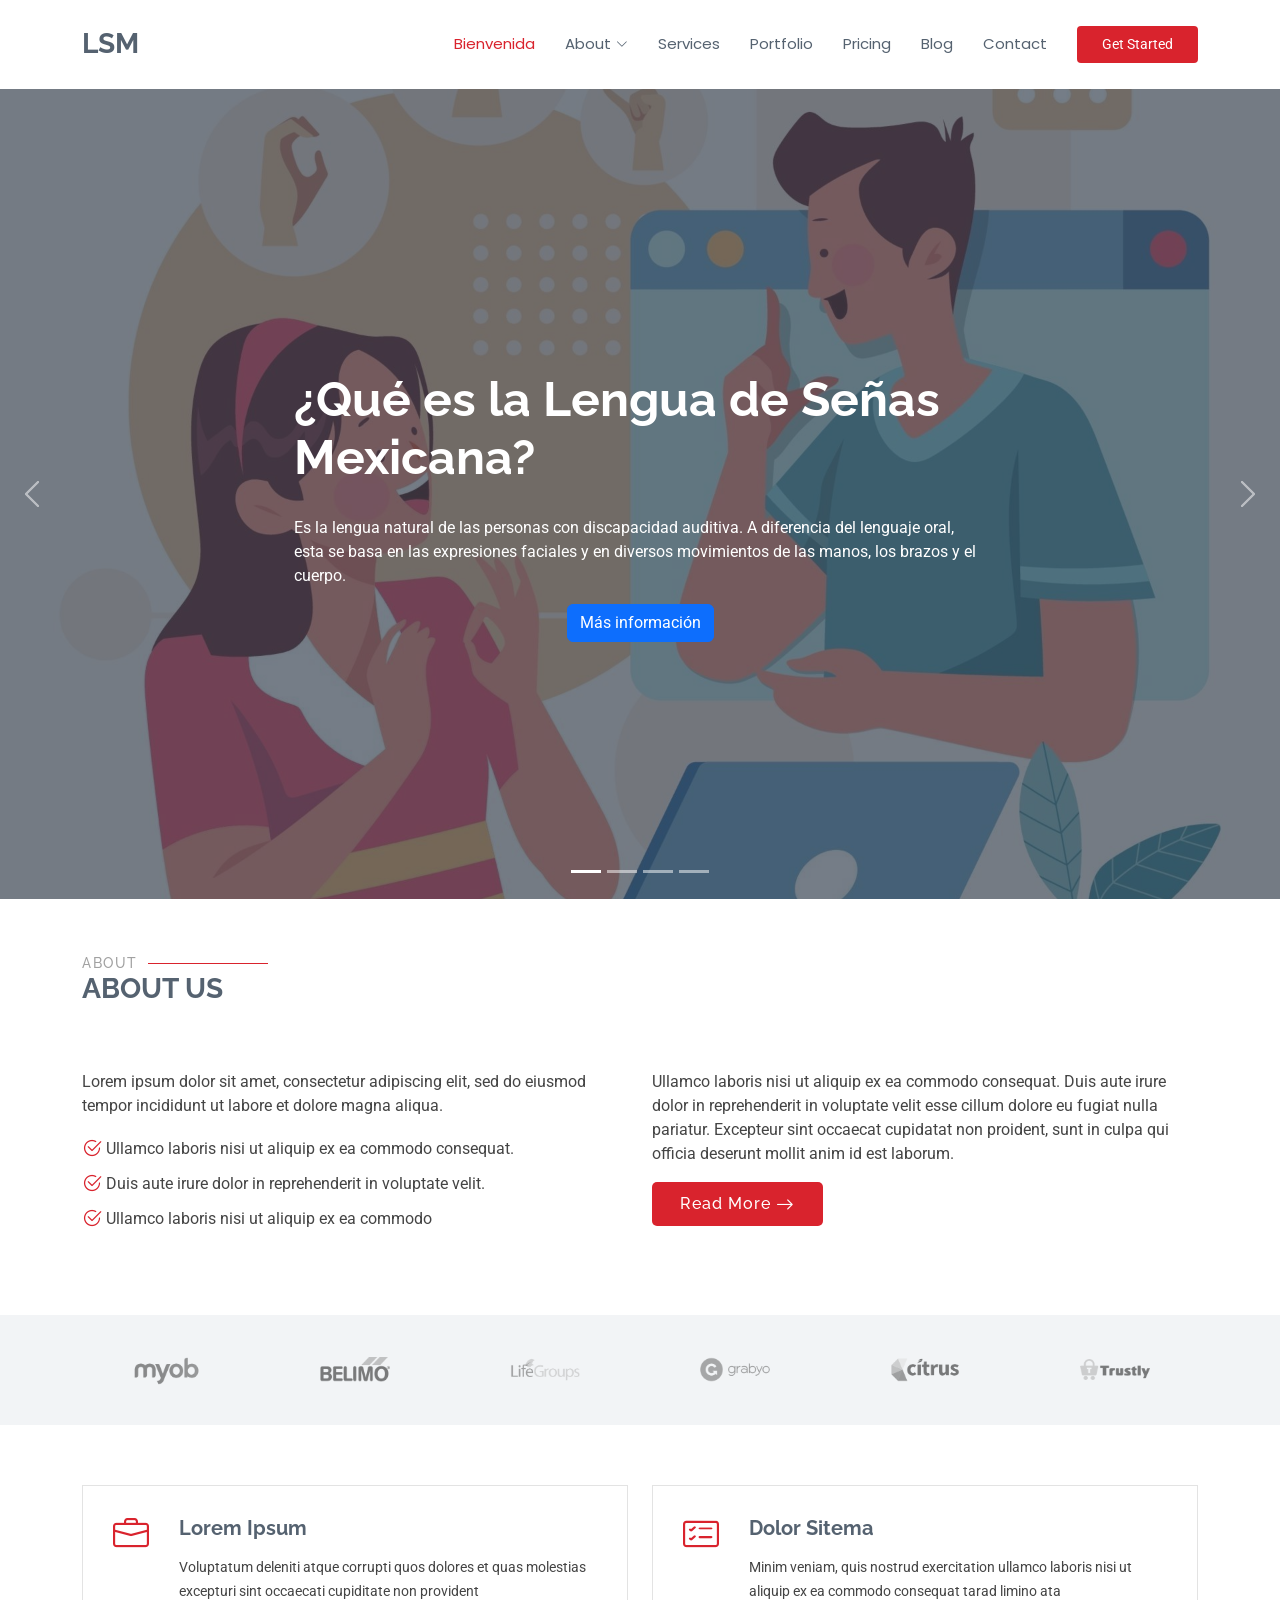
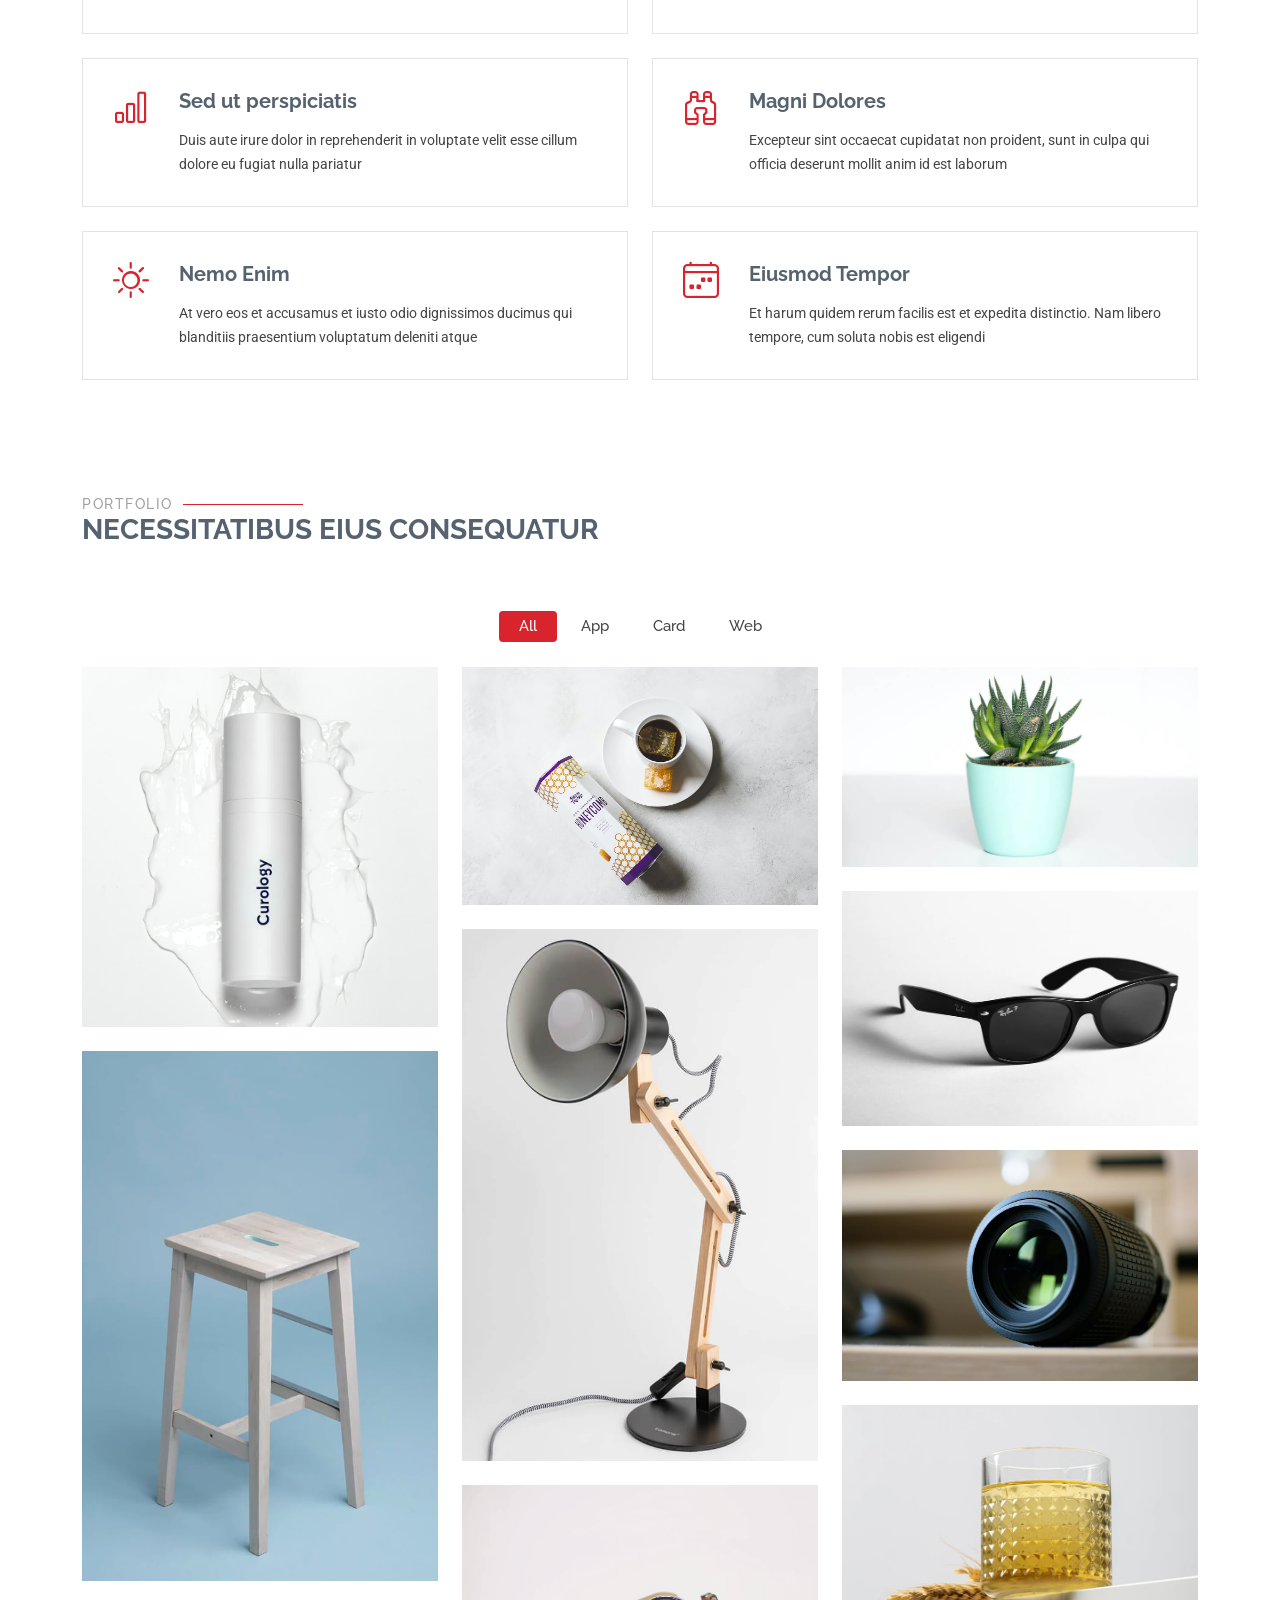
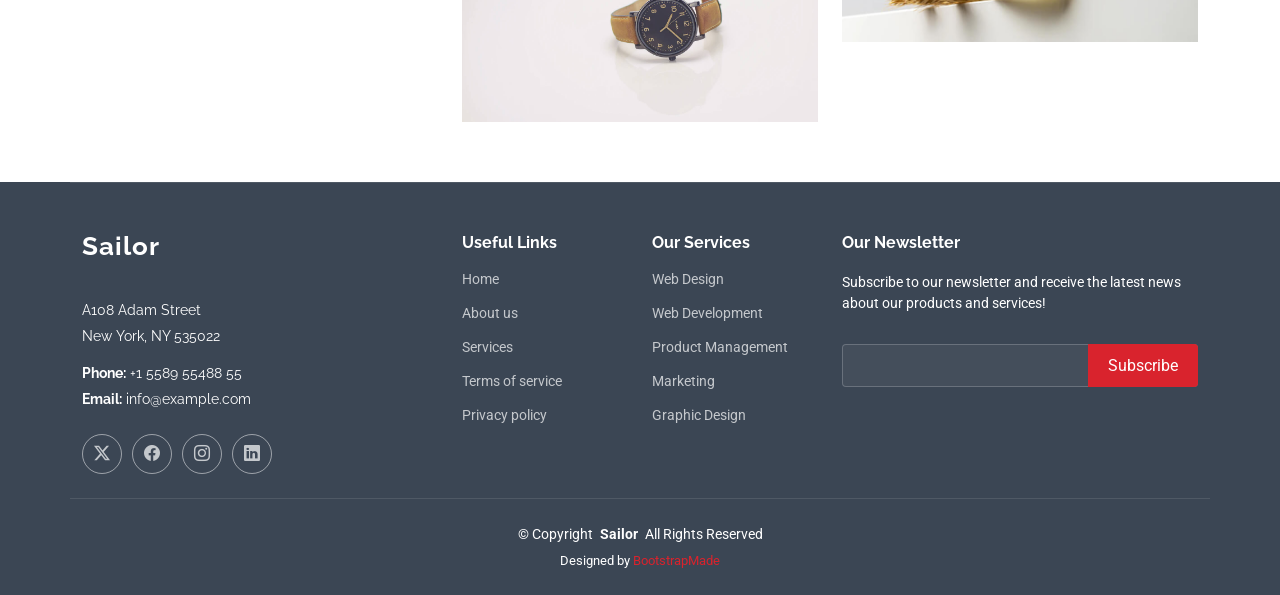
==== index.html @ 5a4626c7 "first commit" ====
<!DOCTYPE html>
<html lang="en">

<head>
  <meta charset="utf-8">
  <meta content="width=device-width, initial-scale=1.0" name="viewport">
  <title>LSM - C5</title>
  <meta name="description" content="">
  <meta name="keywords" content="">

  <!-- Favicons -->
  <link href="assets/img/favicon.png" rel="icon">
  <link href="assets/img/apple-touch-icon.png" rel="apple-touch-icon">

  <!-- Fonts -->
  <link href="https://fonts.googleapis.com" rel="preconnect">
  <link href="https://fonts.gstatic.com" rel="preconnect" crossorigin>
  <link href="https://fonts.googleapis.com/css2?family=Roboto:ital,wght@0,100;0,300;0,400;0,500;0,700;0,900;1,100;1,300;1,400;1,500;1,700;1,900&family=Poppins:ital,wght@0,100;0,200;0,300;0,400;0,500;0,600;0,700;0,800;0,900;1,100;1,200;1,300;1,400;1,500;1,600;1,700;1,800;1,900&family=Raleway:ital,wght@0,100;0,200;0,300;0,400;0,500;0,600;0,700;0,800;0,900;1,100;1,200;1,300;1,400;1,500;1,600;1,700;1,800;1,900&display=swap" rel="stylesheet">

  <!-- Vendor CSS Files -->
  <link href="assets/vendor/bootstrap/css/bootstrap.min.css" rel="stylesheet">
  <link href="assets/vendor/bootstrap-icons/bootstrap-icons.css" rel="stylesheet">
  <link href="assets/vendor/aos/aos.css" rel="stylesheet">
  <link href="assets/vendor/glightbox/css/glightbox.min.css" rel="stylesheet">
  <link href="assets/vendor/swiper/swiper-bundle.min.css" rel="stylesheet">

  <!-- Main CSS File -->
  <link href="assets/css/main.css" rel="stylesheet">

  <!-- =======================================================
  * Template Name: Sailor
  * Template URL: https://bootstrapmade.com/sailor-free-bootstrap-theme/
  * Updated: Aug 07 2024 with Bootstrap v5.3.3
  * Author: BootstrapMade.com
  * License: https://bootstrapmade.com/license/
  ======================================================== -->
</head>

<body class="index-page">

  <header id="header" class="header d-flex align-items-center sticky-top">
    <div class="container-fluid container-xl position-relative d-flex align-items-center">

      <a href="index.html" class="logo d-flex align-items-center me-auto">
        <!-- Uncomment the line below if you also wish to use an image logo -->
        <!-- <img src="assets/img/logo.png" alt=""> -->
        <h1 class="sitename">LSM</h1>
      </a>

      <nav id="navmenu" class="navmenu">
        <ul>
          <li><a href="#hero" class="active">Bienvenida</a></li>
          <li class="dropdown"><a href="about.html"><span>About</span> <i class="bi bi-chevron-down toggle-dropdown"></i></a>
            <ul>
              <li><a href="team.html">Team</a></li>
              <li><a href="testimonials.html">Testimonials</a></li>
              <li class="dropdown"><a href="#"><span>Deep Dropdown</span> <i class="bi bi-chevron-down toggle-dropdown"></i></a>
                <ul>
                  <li><a href="#">Deep Dropdown 1</a></li>
                  <li><a href="#">Deep Dropdown 2</a></li>
                  <li><a href="#">Deep Dropdown 3</a></li>
                  <li><a href="#">Deep Dropdown 4</a></li>
                  <li><a href="#">Deep Dropdown 5</a></li>
                </ul>
              </li>
            </ul>
          </li>
          <li><a href="services.html">Services</a></li>
          <li><a href="portfolio.html">Portfolio</a></li>
          <li><a href="pricing.html">Pricing</a></li>
          <li><a href="blog.html">Blog</a></li>
          <li><a href="contact.html">Contact</a></li>
        </ul>
        <i class="mobile-nav-toggle d-xl-none bi bi-list"></i>
      </nav>

      <a class="btn-getstarted" href="about.html">Get Started</a>

    </div>
  </header>

  <main class="main">

    <!-- Hero Section -->
    <section id="hero" class="hero section dark-background">

      <div id="hero-carousel" class="carousel slide carousel-fade" data-bs-ride="carousel" data-bs-interval="5000">
        
        <div class="carousel-item active">
          <img src="assets/img/hero-carousel/sign-language-app.jpg" alt="">
          <div class="carousel-container">
            <h2>¿Qué es la Lengua de Señas Mexicana?</h2>
            <p>
              Es la lengua natural de las personas con discapacidad auditiva.
              A diferencia del lenguaje oral, esta se basa en las expresiones faciales
              y en diversos movimientos de las manos, los brazos y el cuerpo.
            </p>
            
            <a href="assets/img/meterial/LSM.pdf" class="btn btn-primary">Más información</a>
          </div>
        </div><!-- End Carousel Item -->

        <div class="carousel-item">
          <img src="assets/img/hero-carousel/deaf-people-communicating.jpg" alt="">
          <div class="carousel-container">
            <h2>Inclusión social y garantizar los derechos<br></h2>
            <p>
              La dificultad de las personas con discapacidad auditiva para comunicarse con los demás,
              dificulta su desarrollo educativo, profesional y humano, por consecuencia se ven
              limitadas sus oportunidades de inclusión.
            </p>
            <a href="#featured-services" class="btn-get-started">Get Started</a>
          </div>
        </div><!-- End Carousel Item -->

        <div class="carousel-item">
          <img src="assets/img/hero-carousel/three-persons.jpg" alt="">
          <div class="carousel-container">
            <h2>Romper barreras</h2>
            <p>
              Es importante aprender lengua de señas porque de esta manera podemos incluir a personas
              que no nacieron con la oportunidad de escuchar como, así podemos trabajar juntos de una
              forma más fácil y crecer como comunidad y país.
            </p>
            <a href="#featured-services" class="btn-get-started">Get Started</a>
          </div>
        </div><!-- End Carousel Item -->

        <div class="carousel-item">
          <img src="assets/img/hero-carousel/sign-language-app.jpg" alt="">
          <div class="carousel-container">
            <h2>Temporibus autem quibusdam</h2>
            <p>Beatae vitae dicta sunt explicabo. Nemo enim ipsam voluptatem quia voluptas sit aspernatur aut odit aut fugit, sed quia consequuntur magni dolores eos qui ratione voluptatem sequi nesciunt omnis iste natus error sit voluptatem accusantium.</p>
            <a href="#featured-services" class="btn-get-started">Get Started</a>
          </div>
        </div><!-- End Carousel Item -->

        


        <a class="carousel-control-prev" href="#hero-carousel" role="button" data-bs-slide="prev">
          <span class="carousel-control-prev-icon bi bi-chevron-left" aria-hidden="true"></span>
        </a>

        <a class="carousel-control-next" href="#hero-carousel" role="button" data-bs-slide="next">
          <span class="carousel-control-next-icon bi bi-chevron-right" aria-hidden="true"></span>
        </a>

        <ol class="carousel-indicators"></ol>

      </div>

    </section><!-- /Hero Section -->

    <!-- About Section -->
    <section id="about" class="about section">

      <!-- Section Title -->
      <div class="container section-title" data-aos="fade-up">
        <h2>About</h2>
        <p>About Us<br></p>
      </div><!-- End Section Title -->

      <div class="container">

        <div class="row gy-4">

          <div class="col-lg-6 content" data-aos="fade-up" data-aos-delay="100">
            <p>
              Lorem ipsum dolor sit amet, consectetur adipiscing elit, sed do eiusmod tempor incididunt ut labore et dolore
              magna aliqua.
            </p>
            <ul>
              <li><i class="bi bi-check2-circle"></i> <span>Ullamco laboris nisi ut aliquip ex ea commodo consequat.</span></li>
              <li><i class="bi bi-check2-circle"></i> <span>Duis aute irure dolor in reprehenderit in voluptate velit.</span></li>
              <li><i class="bi bi-check2-circle"></i> <span>Ullamco laboris nisi ut aliquip ex ea commodo</span></li>
            </ul>
          </div>

          <div class="col-lg-6" data-aos="fade-up" data-aos-delay="200">
            <p>Ullamco laboris nisi ut aliquip ex ea commodo consequat. Duis aute irure dolor in reprehenderit in voluptate velit esse cillum dolore eu fugiat nulla pariatur. Excepteur sint occaecat cupidatat non proident, sunt in culpa qui officia deserunt mollit anim id est laborum. </p>
            <a href="about.html" class="read-more"><span>Read More</span><i class="bi bi-arrow-right"></i></a>
          </div>

        </div>

      </div>

    </section><!-- /About Section -->

    <!-- Clients Section -->
    <section id="clients" class="clients section light-background">

      <div class="container" data-aos="fade-up">

        <div class="row gy-4">

          <div class="col-xl-2 col-md-3 col-6 client-logo">
            <img src="assets/img/clients/client-1.png" class="img-fluid" alt="">
          </div><!-- End Client Item -->

          <div class="col-xl-2 col-md-3 col-6 client-logo">
            <img src="assets/img/clients/client-2.png" class="img-fluid" alt="">
          </div><!-- End Client Item -->

          <div class="col-xl-2 col-md-3 col-6 client-logo">
            <img src="assets/img/clients/client-3.png" class="img-fluid" alt="">
          </div><!-- End Client Item -->

          <div class="col-xl-2 col-md-3 col-6 client-logo">
            <img src="assets/img/clients/client-4.png" class="img-fluid" alt="">
          </div><!-- End Client Item -->

          <div class="col-xl-2 col-md-3 col-6 client-logo">
            <img src="assets/img/clients/client-5.png" class="img-fluid" alt="">
          </div><!-- End Client Item -->

          <div class="col-xl-2 col-md-3 col-6 client-logo">
            <img src="assets/img/clients/client-6.png" class="img-fluid" alt="">
          </div><!-- End Client Item -->

        </div>

      </div>

    </section><!-- /Clients Section -->

    <!-- Services Section -->
    <section id="services" class="services section">

      <div class="container">

        <div class="row gy-4">

          <div class="col-md-6" data-aos="fade-up" data-aos-delay="100">
            <div class="service-item d-flex position-relative h-100">
              <i class="bi bi-briefcase icon flex-shrink-0"></i>
              <div>
                <h4 class="title"><a href="#" class="stretched-link">Lorem Ipsum</a></h4>
                <p class="description">Voluptatum deleniti atque corrupti quos dolores et quas molestias excepturi sint occaecati cupiditate non provident</p>
              </div>
            </div>
          </div><!-- End Service Item -->

          <div class="col-md-6" data-aos="fade-up" data-aos-delay="200">
            <div class="service-item d-flex position-relative h-100">
              <i class="bi bi-card-checklist icon flex-shrink-0"></i>
              <div>
                <h4 class="title"><a href="#" class="stretched-link">Dolor Sitema</a></h4>
                <p class="description">Minim veniam, quis nostrud exercitation ullamco laboris nisi ut aliquip ex ea commodo consequat tarad limino ata</p>
              </div>
            </div>
          </div><!-- End Service Item -->

          <div class="col-md-6" data-aos="fade-up" data-aos-delay="300">
            <div class="service-item d-flex position-relative h-100">
              <i class="bi bi-bar-chart icon flex-shrink-0"></i>
              <div>
                <h4 class="title"><a href="#" class="stretched-link">Sed ut perspiciatis</a></h4>
                <p class="description">Duis aute irure dolor in reprehenderit in voluptate velit esse cillum dolore eu fugiat nulla pariatur</p>
              </div>
            </div>
          </div><!-- End Service Item -->

          <div class="col-md-6" data-aos="fade-up" data-aos-delay="400">
            <div class="service-item d-flex position-relative h-100">
              <i class="bi bi-binoculars icon flex-shrink-0"></i>
              <div>
                <h4 class="title"><a href="#" class="stretched-link">Magni Dolores</a></h4>
                <p class="description">Excepteur sint occaecat cupidatat non proident, sunt in culpa qui officia deserunt mollit anim id est laborum</p>
              </div>
            </div>
          </div><!-- End Service Item -->

          <div class="col-md-6" data-aos="fade-up" data-aos-delay="500">
            <div class="service-item d-flex position-relative h-100">
              <i class="bi bi-brightness-high icon flex-shrink-0"></i>
              <div>
                <h4 class="title"><a href="#" class="stretched-link">Nemo Enim</a></h4>
                <p class="description">At vero eos et accusamus et iusto odio dignissimos ducimus qui blanditiis praesentium voluptatum deleniti atque</p>
              </div>
            </div>
          </div><!-- End Service Item -->

          <div class="col-md-6" data-aos="fade-up" data-aos-delay="600">
            <div class="service-item d-flex position-relative h-100">
              <i class="bi bi-calendar4-week icon flex-shrink-0"></i>
              <div>
                <h4 class="title"><a href="#" class="stretched-link">Eiusmod Tempor</a></h4>
                <p class="description">Et harum quidem rerum facilis est et expedita distinctio. Nam libero tempore, cum soluta nobis est eligendi</p>
              </div>
            </div>
          </div><!-- End Service Item -->

        </div>

      </div>

    </section><!-- /Services Section -->

    <!-- Portfolio Section -->
    <section id="portfolio" class="portfolio section">

      <!-- Section Title -->
      <div class="container section-title" data-aos="fade-up">
        <h2>Portfolio</h2>
        <p>Necessitatibus eius consequatur</p>
      </div><!-- End Section Title -->

      <div class="container">

        <div class="isotope-layout" data-default-filter="*" data-layout="masonry" data-sort="original-order">

          <ul class="portfolio-filters isotope-filters" data-aos="fade-up" data-aos-delay="100">
            <li data-filter="*" class="filter-active">All</li>
            <li data-filter=".filter-app">App</li>
            <li data-filter=".filter-product">Card</li>
            <li data-filter=".filter-branding">Web</li>
          </ul><!-- End Portfolio Filters -->

          <div class="row gy-4 isotope-container" data-aos="fade-up" data-aos-delay="200">

            <div class="col-lg-4 col-md-6 portfolio-item isotope-item filter-app">
              <img src="assets/img/masonry-portfolio/masonry-portfolio-1.jpg" class="img-fluid" alt="">
              <div class="portfolio-info">
                <h4>App 1</h4>
                <p>Lorem ipsum, dolor sit</p>
                <a href="assets/img/masonry-portfolio/masonry-portfolio-1.jpg" title="App 1" data-gallery="portfolio-gallery-app" class="glightbox preview-link"><i class="bi bi-zoom-in"></i></a>
                <a href="portfolio-details.html" title="More Details" class="details-link"><i class="bi bi-link-45deg"></i></a>
              </div>
            </div><!-- End Portfolio Item -->

            <div class="col-lg-4 col-md-6 portfolio-item isotope-item filter-product">
              <img src="assets/img/masonry-portfolio/masonry-portfolio-2.jpg" class="img-fluid" alt="">
              <div class="portfolio-info">
                <h4>Product 1</h4>
                <p>Lorem ipsum, dolor sit</p>
                <a href="assets/img/masonry-portfolio/masonry-portfolio-2.jpg" title="Product 1" data-gallery="portfolio-gallery-product" class="glightbox preview-link"><i class="bi bi-zoom-in"></i></a>
                <a href="portfolio-details.html" title="More Details" class="details-link"><i class="bi bi-link-45deg"></i></a>
              </div>
            </div><!-- End Portfolio Item -->

            <div class="col-lg-4 col-md-6 portfolio-item isotope-item filter-branding">
              <img src="assets/img/masonry-portfolio/masonry-portfolio-3.jpg" class="img-fluid" alt="">
              <div class="portfolio-info">
                <h4>Branding 1</h4>
                <p>Lorem ipsum, dolor sit</p>
                <a href="assets/img/masonry-portfolio/masonry-portfolio-3.jpg" title="Branding 1" data-gallery="portfolio-gallery-branding" class="glightbox preview-link"><i class="bi bi-zoom-in"></i></a>
                <a href="portfolio-details.html" title="More Details" class="details-link"><i class="bi bi-link-45deg"></i></a>
              </div>
            </div><!-- End Portfolio Item -->

            <div class="col-lg-4 col-md-6 portfolio-item isotope-item filter-app">
              <img src="assets/img/masonry-portfolio/masonry-portfolio-4.jpg" class="img-fluid" alt="">
              <div class="portfolio-info">
                <h4>App 2</h4>
                <p>Lorem ipsum, dolor sit</p>
                <a href="assets/img/masonry-portfolio/masonry-portfolio-4.jpg" title="App 2" data-gallery="portfolio-gallery-app" class="glightbox preview-link"><i class="bi bi-zoom-in"></i></a>
                <a href="portfolio-details.html" title="More Details" class="details-link"><i class="bi bi-link-45deg"></i></a>
              </div>
            </div><!-- End Portfolio Item -->

            <div class="col-lg-4 col-md-6 portfolio-item isotope-item filter-product">
              <img src="assets/img/masonry-portfolio/masonry-portfolio-5.jpg" class="img-fluid" alt="">
              <div class="portfolio-info">
                <h4>Product 2</h4>
                <p>Lorem ipsum, dolor sit</p>
                <a href="assets/img/masonry-portfolio/masonry-portfolio-5.jpg" title="Product 2" data-gallery="portfolio-gallery-product" class="glightbox preview-link"><i class="bi bi-zoom-in"></i></a>
                <a href="portfolio-details.html" title="More Details" class="details-link"><i class="bi bi-link-45deg"></i></a>
              </div>
            </div><!-- End Portfolio Item -->

            <div class="col-lg-4 col-md-6 portfolio-item isotope-item filter-branding">
              <img src="assets/img/masonry-portfolio/masonry-portfolio-6.jpg" class="img-fluid" alt="">
              <div class="portfolio-info">
                <h4>Branding 2</h4>
                <p>Lorem ipsum, dolor sit</p>
                <a href="assets/img/masonry-portfolio/masonry-portfolio-6.jpg" title="Branding 2" data-gallery="portfolio-gallery-branding" class="glightbox preview-link"><i class="bi bi-zoom-in"></i></a>
                <a href="portfolio-details.html" title="More Details" class="details-link"><i class="bi bi-link-45deg"></i></a>
              </div>
            </div><!-- End Portfolio Item -->

            <div class="col-lg-4 col-md-6 portfolio-item isotope-item filter-app">
              <img src="assets/img/masonry-portfolio/masonry-portfolio-7.jpg" class="img-fluid" alt="">
              <div class="portfolio-info">
                <h4>App 3</h4>
                <p>Lorem ipsum, dolor sit</p>
                <a href="assets/img/masonry-portfolio/masonry-portfolio-7.jpg" title="App 3" data-gallery="portfolio-gallery-app" class="glightbox preview-link"><i class="bi bi-zoom-in"></i></a>
                <a href="portfolio-details.html" title="More Details" class="details-link"><i class="bi bi-link-45deg"></i></a>
              </div>
            </div><!-- End Portfolio Item -->

            <div class="col-lg-4 col-md-6 portfolio-item isotope-item filter-product">
              <img src="assets/img/masonry-portfolio/masonry-portfolio-8.jpg" class="img-fluid" alt="">
              <div class="portfolio-info">
                <h4>Product 3</h4>
                <p>Lorem ipsum, dolor sit</p>
                <a href="assets/img/masonry-portfolio/masonry-portfolio-8.jpg" title="Product 3" data-gallery="portfolio-gallery-product" class="glightbox preview-link"><i class="bi bi-zoom-in"></i></a>
                <a href="portfolio-details.html" title="More Details" class="details-link"><i class="bi bi-link-45deg"></i></a>
              </div>
            </div><!-- End Portfolio Item -->

            <div class="col-lg-4 col-md-6 portfolio-item isotope-item filter-branding">
              <img src="assets/img/masonry-portfolio/masonry-portfolio-9.jpg" class="img-fluid" alt="">
              <div class="portfolio-info">
                <h4>Branding 3</h4>
                <p>Lorem ipsum, dolor sit</p>
                <a href="assets/img/masonry-portfolio/masonry-portfolio-9.jpg" title="Branding 2" data-gallery="portfolio-gallery-branding" class="glightbox preview-link"><i class="bi bi-zoom-in"></i></a>
                <a href="portfolio-details.html" title="More Details" class="details-link"><i class="bi bi-link-45deg"></i></a>
              </div>
            </div><!-- End Portfolio Item -->

          </div><!-- End Portfolio Container -->

        </div>

      </div>

    </section><!-- /Portfolio Section -->

  </main>

  <footer id="footer" class="footer dark-background">

    <div class="container footer-top">
      <div class="row gy-4">
        <div class="col-lg-4 col-md-6 footer-about">
          <a href="index.html" class="logo d-flex align-items-center">
            <span class="sitename">Sailor</span>
          </a>
          <div class="footer-contact pt-3">
            <p>A108 Adam Street</p>
            <p>New York, NY 535022</p>
            <p class="mt-3"><strong>Phone:</strong> <span>+1 5589 55488 55</span></p>
            <p><strong>Email:</strong> <span>info@example.com</span></p>
          </div>
          <div class="social-links d-flex mt-4">
            <a href=""><i class="bi bi-twitter-x"></i></a>
            <a href=""><i class="bi bi-facebook"></i></a>
            <a href=""><i class="bi bi-instagram"></i></a>
            <a href=""><i class="bi bi-linkedin"></i></a>
          </div>
        </div>

        <div class="col-lg-2 col-md-3 footer-links">
          <h4>Useful Links</h4>
          <ul>
            <li><a href="#">Home</a></li>
            <li><a href="#">About us</a></li>
            <li><a href="#">Services</a></li>
            <li><a href="#">Terms of service</a></li>
            <li><a href="#">Privacy policy</a></li>
          </ul>
        </div>

        <div class="col-lg-2 col-md-3 footer-links">
          <h4>Our Services</h4>
          <ul>
            <li><a href="#">Web Design</a></li>
            <li><a href="#">Web Development</a></li>
            <li><a href="#">Product Management</a></li>
            <li><a href="#">Marketing</a></li>
            <li><a href="#">Graphic Design</a></li>
          </ul>
        </div>

        <div class="col-lg-4 col-md-12 footer-newsletter">
          <h4>Our Newsletter</h4>
          <p>Subscribe to our newsletter and receive the latest news about our products and services!</p>
          <form action="forms/newsletter.php" method="post" class="php-email-form">
            <div class="newsletter-form"><input type="email" name="email"><input type="submit" value="Subscribe"></div>
            <div class="loading">Loading</div>
            <div class="error-message"></div>
            <div class="sent-message">Your subscription request has been sent. Thank you!</div>
          </form>
        </div>

      </div>
    </div>

    <div class="container copyright text-center mt-4">
      <p>© <span>Copyright</span> <strong class="px-1 sitename">Sailor</strong> <span>All Rights Reserved</span></p>
      <div class="credits">
        <!-- All the links in the footer should remain intact. -->
        <!-- You can delete the links only if you've purchased the pro version. -->
        <!-- Licensing information: https://bootstrapmade.com/license/ -->
        <!-- Purchase the pro version with working PHP/AJAX contact form: [buy-url] -->
        Designed by <a href="https://bootstrapmade.com/">BootstrapMade</a>
      </div>
    </div>

  </footer>

  <!-- Scroll Top -->
  <a href="#" id="scroll-top" class="scroll-top d-flex align-items-center justify-content-center"><i class="bi bi-arrow-up-short"></i></a>

  <!-- Preloader -->
  <div id="preloader"></div>

  <!-- Vendor JS Files -->
  <script src="assets/vendor/bootstrap/js/bootstrap.bundle.min.js"></script>
  <script src="assets/vendor/php-email-form/validate.js"></script>
  <script src="assets/vendor/aos/aos.js"></script>
  <script src="assets/vendor/glightbox/js/glightbox.min.js"></script>
  <script src="assets/vendor/imagesloaded/imagesloaded.pkgd.min.js"></script>
  <script src="assets/vendor/isotope-layout/isotope.pkgd.min.js"></script>
  <script src="assets/vendor/purecounter/purecounter_vanilla.js"></script>
  <script src="assets/vendor/waypoints/noframework.waypoints.js"></script>
  <script src="assets/vendor/swiper/swiper-bundle.min.js"></script>

  <!-- Main JS File -->
  <script src="assets/js/main.js"></script>

</body>

</html>
---- assets/css/main.css ----
/**
* Template Name: Sailor
* Template URL: https://bootstrapmade.com/sailor-free-bootstrap-theme/
* Updated: Aug 07 2024 with Bootstrap v5.3.3
* Author: BootstrapMade.com
* License: https://bootstrapmade.com/license/
*/

/*--------------------------------------------------------------
# Font & Color Variables
# Help: https://bootstrapmade.com/color-system/
--------------------------------------------------------------*/
/* Fonts */
:root {
  --default-font: "Roboto",  system-ui, -apple-system, "Segoe UI", Roboto, "Helvetica Neue", Arial, "Noto Sans", "Liberation Sans", sans-serif, "Apple Color Emoji", "Segoe UI Emoji", "Segoe UI Symbol", "Noto Color Emoji";
  --heading-font: "Raleway",  sans-serif;
  --nav-font: "Poppins",  sans-serif;
}

/* Global Colors - The following color variables are used throughout the website. Updating them here will change the color scheme of the entire website */
:root { 
  --background-color: #ffffff; /* Background color for the entire website, including individual sections */
  --default-color: #444444; /* Default color used for the majority of the text content across the entire website */
  --heading-color: #556270; /* Color for headings, subheadings and title throughout the website */
  --accent-color: #d9232d; /* Accent color that represents your brand on the website. It's used for buttons, links, and other elements that need to stand out */
  --surface-color: #ffffff; /* The surface color is used as a background of boxed elements within sections, such as cards, icon boxes, or other elements that require a visual separation from the global background. */
  --contrast-color: #ffffff; /* Contrast color for text, ensuring readability against backgrounds of accent, heading, or default colors. */
}

/* Nav Menu Colors - The following color variables are used specifically for the navigation menu. They are separate from the global colors to allow for more customization options */
:root {
  --nav-color: #556270;  /* The default color of the main navmenu links */
  --nav-hover-color: #d9232d; /* Applied to main navmenu links when they are hovered over or active */
  --nav-mobile-background-color: #ffffff; /* Used as the background color for mobile navigation menu */
  --nav-dropdown-background-color: #ffffff; /* Used as the background color for dropdown items that appear when hovering over primary navigation items */
  --nav-dropdown-color: #556270; /* Used for navigation links of the dropdown items in the navigation menu. */
  --nav-dropdown-hover-color: #d9232d; /* Similar to --nav-hover-color, this color is applied to dropdown navigation links when they are hovered over. */
}

/* Color Presets - These classes override global colors when applied to any section or element, providing reuse of the sam color scheme. */

.light-background {
  --background-color: #f2f4f6;
  --surface-color: #ffffff;
}

.dark-background {
  --background-color: #3b4654;
  --default-color: #ffffff;
  --heading-color: #ffffff;
  --surface-color: #444e5b;
  --contrast-color: #ffffff;
}

/* Smooth scroll */
:root {
  scroll-behavior: smooth;
}

/*--------------------------------------------------------------
# General Styling & Shared Classes
--------------------------------------------------------------*/
body {
  color: var(--default-color);
  background-color: var(--background-color);
  font-family: var(--default-font);
}

a {
  color: var(--accent-color);
  text-decoration: none;
  transition: 0.3s;
}

a:hover {
  color: color-mix(in srgb, var(--accent-color), transparent 25%);
  text-decoration: none;
}

h1,
h2,
h3,
h4,
h5,
h6 {
  color: var(--heading-color);
  font-family: var(--heading-font);
}

/* PHP Email Form Messages
------------------------------*/
.php-email-form .error-message {
  display: none;
  background: #df1529;
  color: #ffffff;
  text-align: left;
  padding: 15px;
  margin-bottom: 24px;
  font-weight: 600;
}

.php-email-form .sent-message {
  display: none;
  color: #ffffff;
  background: #059652;
  text-align: center;
  padding: 15px;
  margin-bottom: 24px;
  font-weight: 600;
}

.php-email-form .loading {
  display: none;
  background: var(--surface-color);
  text-align: center;
  padding: 15px;
  margin-bottom: 24px;
}

.php-email-form .loading:before {
  content: "";
  display: inline-block;
  border-radius: 50%;
  width: 24px;
  height: 24px;
  margin: 0 10px -6px 0;
  border: 3px solid var(--accent-color);
  border-top-color: var(--surface-color);
  animation: php-email-form-loading 1s linear infinite;
}

@keyframes php-email-form-loading {
  0% {
    transform: rotate(0deg);
  }

  100% {
    transform: rotate(360deg);
  }
}

/*--------------------------------------------------------------
# Global Header
--------------------------------------------------------------*/
.header {
  color: var(--default-color);
  background-color: var(--background-color);
  padding: 15px 0;
  transition: all 0.5s;
  z-index: 997;
}

.header .logo {
  line-height: 1;
}

.header .logo img {
  max-height: 36px;
  margin-right: 8px;
}

.header .logo h1 {
  font-size: 28px;
  margin: 0;
  font-weight: 700;
  color: var(--heading-color);
  text-transform: uppercase;
}

.header .btn-getstarted,
.header .btn-getstarted:focus {
  color: var(--contrast-color);
  background: var(--accent-color);
  font-size: 14px;
  padding: 8px 25px;
  margin: 0 0 0 30px;
  border-radius: 4px;
  transition: 0.3s;
}

.header .btn-getstarted:hover,
.header .btn-getstarted:focus:hover {
  color: var(--contrast-color);
  background: color-mix(in srgb, var(--accent-color), transparent 15%);
}

@media (max-width: 1200px) {
  .header .logo {
    order: 1;
  }

  .header .btn-getstarted {
    order: 2;
    margin: 0 15px 0 0;
    padding: 6px 15px;
  }

  .header .navmenu {
    order: 3;
  }
}

.scrolled .header {
  box-shadow: 0px 0 18px rgba(0, 0, 0, 0.1);
}

/*--------------------------------------------------------------
# Navigation Menu
--------------------------------------------------------------*/
/* Navmenu - Desktop */
@media (min-width: 1200px) {
  .navmenu {
    padding: 0;
  }

  .navmenu ul {
    margin: 0;
    padding: 0;
    display: flex;
    list-style: none;
    align-items: center;
  }

  .navmenu li {
    position: relative;
  }

  .navmenu a,
  .navmenu a:focus {
    color: var(--nav-color);
    padding: 18px 15px;
    font-size: 15px;
    font-family: var(--nav-font);
    font-weight: 400;
    display: flex;
    align-items: center;
    justify-content: space-between;
    white-space: nowrap;
    transition: 0.3s;
  }

  .navmenu a i,
  .navmenu a:focus i {
    font-size: 12px;
    line-height: 0;
    margin-left: 5px;
    transition: 0.3s;
  }

  .navmenu li:last-child a {
    padding-right: 0;
  }

  .navmenu li:hover>a,
  .navmenu .active,
  .navmenu .active:focus {
    color: var(--nav-hover-color);
  }

  .navmenu .dropdown ul {
    margin: 0;
    padding: 10px 0;
    background: var(--nav-dropdown-background-color);
    display: block;
    position: absolute;
    visibility: hidden;
    left: 14px;
    top: 130%;
    opacity: 0;
    transition: 0.3s;
    border-radius: 4px;
    z-index: 99;
    box-shadow: 0px 0px 30px rgba(0, 0, 0, 0.1);
  }

  .navmenu .dropdown ul li {
    min-width: 200px;
  }

  .navmenu .dropdown ul a {
    padding: 10px 20px;
    font-size: 15px;
    text-transform: none;
    color: var(--nav-dropdown-color);
  }

  .navmenu .dropdown ul a i {
    font-size: 12px;
  }

  .navmenu .dropdown ul a:hover,
  .navmenu .dropdown ul .active:hover,
  .navmenu .dropdown ul li:hover>a {
    color: var(--nav-dropdown-hover-color);
  }

  .navmenu .dropdown:hover>ul {
    opacity: 1;
    top: 100%;
    visibility: visible;
  }

  .navmenu .dropdown .dropdown ul {
    top: 0;
    left: -90%;
    visibility: hidden;
  }

  .navmenu .dropdown .dropdown:hover>ul {
    opacity: 1;
    top: 0;
    left: -100%;
    visibility: visible;
  }
}

/* Navmenu - Mobile */
@media (max-width: 1199px) {
  .mobile-nav-toggle {
    color: var(--nav-color);
    font-size: 28px;
    line-height: 0;
    margin-right: 10px;
    cursor: pointer;
    transition: color 0.3s;
  }

  .navmenu {
    padding: 0;
    z-index: 9997;
  }

  .navmenu ul {
    display: none;
    list-style: none;
    position: absolute;
    inset: 60px 20px 20px 20px;
    padding: 10px 0;
    margin: 0;
    border-radius: 6px;
    background-color: var(--nav-mobile-background-color);
    overflow-y: auto;
    transition: 0.3s;
    z-index: 9998;
    box-shadow: 0px 0px 30px rgba(0, 0, 0, 0.1);
  }

  .navmenu a,
  .navmenu a:focus {
    color: var(--nav-dropdown-color);
    padding: 10px 20px;
    font-family: var(--nav-font);
    font-size: 17px;
    font-weight: 500;
    display: flex;
    align-items: center;
    justify-content: space-between;
    white-space: nowrap;
    transition: 0.3s;
  }

  .navmenu a i,
  .navmenu a:focus i {
    font-size: 12px;
    line-height: 0;
    margin-left: 5px;
    width: 30px;
    height: 30px;
    display: flex;
    align-items: center;
    justify-content: center;
    border-radius: 50%;
    transition: 0.3s;
    background-color: color-mix(in srgb, var(--accent-color), transparent 90%);
  }

  .navmenu a i:hover,
  .navmenu a:focus i:hover {
    background-color: var(--accent-color);
    color: var(--contrast-color);
  }

  .navmenu a:hover,
  .navmenu .active,
  .navmenu .active:focus {
    color: var(--nav-dropdown-hover-color);
  }

  .navmenu .active i,
  .navmenu .active:focus i {
    background-color: var(--accent-color);
    color: var(--contrast-color);
    transform: rotate(180deg);
  }

  .navmenu .dropdown ul {
    position: static;
    display: none;
    z-index: 99;
    padding: 10px 0;
    margin: 10px 20px;
    background-color: var(--nav-dropdown-background-color);
    border: 1px solid color-mix(in srgb, var(--default-color), transparent 90%);
    box-shadow: none;
    transition: all 0.5s ease-in-out;
  }

  .navmenu .dropdown ul ul {
    background-color: rgba(33, 37, 41, 0.1);
  }

  .navmenu .dropdown>.dropdown-active {
    display: block;
    background-color: rgba(33, 37, 41, 0.03);
  }

  .mobile-nav-active {
    overflow: hidden;
  }

  .mobile-nav-active .mobile-nav-toggle {
    color: #fff;
    position: absolute;
    font-size: 32px;
    top: 15px;
    right: 15px;
    margin-right: 0;
    z-index: 9999;
  }

  .mobile-nav-active .navmenu {
    position: fixed;
    overflow: hidden;
    inset: 0;
    background: rgba(33, 37, 41, 0.8);
    transition: 0.3s;
  }

  .mobile-nav-active .navmenu>ul {
    display: block;
  }
}

/*--------------------------------------------------------------
# Global Footer
--------------------------------------------------------------*/
.footer {
  color: var(--default-color);
  background-color: var(--background-color);
  font-size: 14px;
  position: relative;
}

.footer .footer-top {
  padding-top: 50px;
  border-top: 1px solid color-mix(in srgb, var(--default-color), transparent 90%);
}

.footer .footer-about .logo {
  line-height: 1;
  margin-bottom: 25px;
}

.footer .footer-about .logo img {
  max-height: 40px;
  margin-right: 6px;
}

.footer .footer-about .logo span {
  font-size: 26px;
  font-weight: 700;
  letter-spacing: 1px;
  font-family: var(--heading-font);
  color: var(--heading-color);
}

.footer .footer-about p {
  font-size: 14px;
  font-family: var(--heading-font);
}

.footer .social-links a {
  display: flex;
  align-items: center;
  justify-content: center;
  width: 40px;
  height: 40px;
  border-radius: 50%;
  border: 1px solid color-mix(in srgb, var(--default-color), transparent 50%);
  font-size: 16px;
  color: color-mix(in srgb, var(--default-color), transparent 30%);
  margin-right: 10px;
  transition: 0.3s;
}

.footer .social-links a:hover {
  color: var(--accent-color);
  border-color: var(--accent-color);
}

.footer h4 {
  font-size: 16px;
  font-weight: bold;
  position: relative;
  padding-bottom: 12px;
}

.footer .footer-links {
  margin-bottom: 30px;
}

.footer .footer-links ul {
  list-style: none;
  padding: 0;
  margin: 0;
}

.footer .footer-links ul i {
  padding-right: 2px;
  font-size: 12px;
  line-height: 0;
}

.footer .footer-links ul li {
  padding: 10px 0;
  display: flex;
  align-items: center;
}

.footer .footer-links ul li:first-child {
  padding-top: 0;
}

.footer .footer-links ul a {
  color: color-mix(in srgb, var(--default-color), transparent 30%);
  display: inline-block;
  line-height: 1;
}

.footer .footer-links ul a:hover {
  color: var(--accent-color);
}

.footer .footer-contact p {
  margin-bottom: 5px;
}

.footer .footer-newsletter .newsletter-form {
  margin-top: 30px;
  margin-bottom: 15px;
  padding: 6px 8px;
  position: relative;
  border-radius: 4px;
  border: 1px solid color-mix(in srgb, var(--default-color), transparent 80%);
  display: flex;
  background-color: var(--surface-color);
  transition: 0.3s;
}

.footer .footer-newsletter .newsletter-form:focus-within {
  border-color: var(--accent-color);
}

.footer .footer-newsletter .newsletter-form input[type=email] {
  border: 0;
  padding: 4px;
  width: 100%;
  background-color: var(--surface-color);
  color: var(--default-color);
}

.footer .footer-newsletter .newsletter-form input[type=email]:focus-visible {
  outline: none;
}

.footer .footer-newsletter .newsletter-form input[type=submit] {
  border: 0;
  font-size: 16px;
  padding: 0 20px;
  margin: -7px -9px -7px 0;
  background: var(--accent-color);
  color: var(--contrast-color);
  transition: 0.3s;
  border-radius: 0 4px 4px 0;
}

.footer .footer-newsletter .newsletter-form input[type=submit]:hover {
  background: color-mix(in srgb, var(--accent-color), transparent 20%);
}

.footer .copyright {
  padding: 25px 0;
  border-top: 1px solid color-mix(in srgb, var(--default-color), transparent 90%);
}

.footer .copyright p {
  margin-bottom: 0;
}

.footer .credits {
  margin-top: 6px;
  font-size: 13px;
}

/*--------------------------------------------------------------
# Preloader
--------------------------------------------------------------*/
#preloader {
  position: fixed;
  inset: 0;
  z-index: 999999;
  overflow: hidden;
  background: var(--background-color);
  transition: all 0.6s ease-out;
}

#preloader:before {
  content: "";
  position: fixed;
  top: calc(50% - 30px);
  left: calc(50% - 30px);
  border: 6px solid #ffffff;
  border-color: var(--accent-color) transparent var(--accent-color) transparent;
  border-radius: 50%;
  width: 60px;
  height: 60px;
  animation: animate-preloader 1.5s linear infinite;
}

@keyframes animate-preloader {
  0% {
    transform: rotate(0deg);
  }

  100% {
    transform: rotate(360deg);
  }
}

/*--------------------------------------------------------------
# Scroll Top Button
--------------------------------------------------------------*/
.scroll-top {
  position: fixed;
  visibility: hidden;
  opacity: 0;
  right: 15px;
  bottom: 15px;
  z-index: 99999;
  background-color: var(--accent-color);
  width: 40px;
  height: 40px;
  border-radius: 4px;
  transition: all 0.4s;
}

.scroll-top i {
  font-size: 24px;
  color: var(--contrast-color);
  line-height: 0;
}

.scroll-top:hover {
  background-color: color-mix(in srgb, var(--accent-color), transparent 20%);
  color: var(--contrast-color);
}

.scroll-top.active {
  visibility: visible;
  opacity: 1;
}

/*--------------------------------------------------------------
# Disable aos animation delay on mobile devices
--------------------------------------------------------------*/
@media screen and (max-width: 768px) {
  [data-aos-delay] {
    transition-delay: 0 !important;
  }
}

/*--------------------------------------------------------------
# Global Page Titles & Breadcrumbs
--------------------------------------------------------------*/
.page-title {
  color: var(--default-color);
  background-color: var(--background-color);
  padding: 25px 0;
  position: relative;
}

.page-title h1 {
  font-size: 28px;
  font-weight: 300;
}

.page-title .breadcrumbs ol {
  display: flex;
  flex-wrap: wrap;
  list-style: none;
  padding: 0;
  margin: 0;
  font-size: 14px;
  font-weight: 400;
}

.page-title .breadcrumbs ol li+li {
  padding-left: 10px;
}

.page-title .breadcrumbs ol li+li::before {
  content: "/";
  display: inline-block;
  padding-right: 10px;
  color: color-mix(in srgb, var(--default-color), transparent 70%);
}

/*--------------------------------------------------------------
# Global Sections
--------------------------------------------------------------*/
section,
.section {
  color: var(--default-color);
  background-color: var(--background-color);
  padding: 60px 0;
  scroll-margin-top: 90px;
  overflow: clip;
}

@media (max-width: 1199px) {

  section,
  .section {
    scroll-margin-top: 66px;
  }
}

/*--------------------------------------------------------------
# Global Section Titles
--------------------------------------------------------------*/
.section-title {
  padding-bottom: 60px;
  position: relative;
}

.section-title h2 {
  font-size: 14px;
  font-weight: 500;
  padding: 0;
  line-height: 1px;
  margin: 0;
  letter-spacing: 1.5px;
  text-transform: uppercase;
  color: color-mix(in srgb, var(--default-color), transparent 50%);
  position: relative;
}

.section-title h2::after {
  content: "";
  width: 120px;
  height: 1px;
  display: inline-block;
  background: var(--accent-color);
  margin: 4px 10px;
}

.section-title p {
  color: var(--heading-color);
  margin: 0;
  font-size: 28px;
  font-weight: 700;
  text-transform: uppercase;
  font-family: var(--heading-font);
}

/*--------------------------------------------------------------
# Hero Section
--------------------------------------------------------------*/
.hero {
  padding: 0;
}

.hero .carousel {
  width: 100%;
  min-height: calc(100vh - 90px);
  padding: 0;
  margin: 0;
  background-color: var(--background-color);
  position: relative;
}

@media (max-width: 1200px) {
  .hero .carousel {
    min-height: calc(100vh - 66px);
  }
}

.hero img {
  position: absolute;
  inset: 0;
  display: block;
  width: 100%;
  height: 100%;
  object-fit: cover;
  z-index: 1;
}

.hero .carousel-item {
  position: absolute;
  inset: 0;
  background-size: cover;
  background-position: center;
  background-repeat: no-repeat;
  overflow: hidden;
}

.hero .carousel-item:before {
  content: "";
  background: color-mix(in srgb, var(--background-color), transparent 30%);
  position: absolute;
  inset: 0;
  z-index: 2;
}

.hero .carousel-container {
  position: absolute;
  inset: 90px 64px 64px 64px;
  display: flex;
  justify-content: center;
  align-items: center;
  flex-direction: column;
  z-index: 3;
}

.hero h2 {
  margin-bottom: 30px;
  font-size: 48px;
  font-weight: 700;
  animation: fadeInDown 1s both;
}

@media (max-width: 768px) {
  .hero h2 {
    font-size: 30px;
  }
}

.hero p {
  animation: fadeInDown 1s both 0.2s;
}

@media (min-width: 1024px) {

  .hero h2,
  .hero p {
    max-width: 60%;
  }
}

.hero .btn-get-started {
  color: var(--contrast-color);
  background: var(--accent-color);
  font-family: var(--heading-font);
  font-weight: 500;
  font-size: 15px;
  letter-spacing: 1px;
  display: inline-block;
  padding: 8px 32px;
  border-radius: 4px;
  transition: 0.5s;
  margin: 10px;
  animation: fadeInUp 1s both 0.4s;
}

.hero .btn-get-started:hover {
  background: color-mix(in srgb, var(--accent-color), transparent 20%);
}

.hero .carousel-control-prev,
.hero .carousel-control-next {
  width: 10%;
  transition: 0.3s;
  opacity: 0.5;
}

.hero .carousel-control-prev:focus,
.hero .carousel-control-next:focus {
  opacity: 0.5;
}

.hero .carousel-control-prev:hover,
.hero .carousel-control-next:hover {
  opacity: 0.9;
}

@media (min-width: 1024px) {

  .hero .carousel-control-prev,
  .hero .carousel-control-next {
    width: 5%;
  }
}

.hero .carousel-control-next-icon,
.hero .carousel-control-prev-icon {
  font-size: 32px;
  line-height: 1;
}

.hero .carousel-indicators {
  list-style: none;
}

.hero .carousel-indicators li {
  cursor: pointer;
}

@keyframes fadeInUp {
  from {
    opacity: 0;
    transform: translate3d(0, 100%, 0);
  }

  to {
    opacity: 1;
    transform: translate3d(0, 0, 0);
  }
}

@keyframes fadeInDown {
  from {
    opacity: 0;
    transform: translate3d(0, -100%, 0);
  }

  to {
    opacity: 1;
    transform: translate3d(0, 0, 0);
  }
}

/*--------------------------------------------------------------
# About Section
--------------------------------------------------------------*/
.about ul {
  list-style: none;
  padding: 0;
}

.about ul li {
  padding-bottom: 5px;
  display: flex;
  align-items: center;
}

.about ul i {
  font-size: 20px;
  padding-right: 4px;
  color: var(--accent-color);
}

.about .read-more {
  background: var(--accent-color);
  color: var(--contrast-color);
  font-family: var(--heading-font);
  font-weight: 500;
  font-size: 16px;
  letter-spacing: 1px;
  padding: 10px 28px;
  border-radius: 5px;
  transition: 0.3s;
  display: inline-flex;
  align-items: center;
  justify-content: center;
}

.about .read-more i {
  font-size: 18px;
  margin-left: 5px;
  line-height: 0;
  transition: 0.3s;
}

.about .read-more:hover {
  background: color-mix(in srgb, var(--accent-color), transparent 20%);
}

.about .read-more:hover i {
  transform: translate(5px, 0);
}

/*--------------------------------------------------------------
# Clients Section
--------------------------------------------------------------*/
.clients {
  padding: 20px 0;
}

.clients .client-logo {
  display: flex;
  justify-content: center;
  align-items: center;
  overflow: hidden;
}

.clients .client-logo img {
  padding: 20px 40px;
  max-width: 90%;
  transition: 0.3s;
  opacity: 0.5;
  filter: grayscale(100);
}

.clients .client-logo img:hover {
  filter: none;
  opacity: 1;
}

@media (max-width: 640px) {
  .clients .client-logo img {
    padding: 20px;
  }
}

/*--------------------------------------------------------------
# Services Section
--------------------------------------------------------------*/
.services .service-item {
  background-color: var(--surface-color);
  padding: 30px;
  border: 1px solid color-mix(in srgb, var(--default-color), transparent 85%);
  transition: 0.3s;
}

.services .service-item .icon {
  font-size: 36px;
  line-height: 0;
  margin-right: 30px;
  color: var(--accent-color);
}

.services .service-item .title {
  font-weight: 700;
  margin-bottom: 15px;
  font-size: 20px;
}

.services .service-item .title a {
  color: var(--heading-color);
}

.services .service-item .description {
  line-height: 24px;
  font-size: 14px;
  margin: 0;
}

.services .service-item:hover {
  border-color: var(--accent-color);
}

.services .service-item:hover .title a {
  color: var(--accent-color);
}

/*--------------------------------------------------------------
# Portfolio Section
--------------------------------------------------------------*/
.portfolio .portfolio-filters {
  padding: 0;
  margin: 0 auto 20px auto;
  list-style: none;
  text-align: center;
}

.portfolio .portfolio-filters li {
  cursor: pointer;
  display: inline-block;
  padding: 8px 20px;
  margin: 0;
  font-size: 15px;
  font-weight: 500;
  line-height: 1;
  margin-bottom: 5px;
  border-radius: 4px;
  transition: all 0.3s ease-in-out;
  font-family: var(--heading-font);
}

.portfolio .portfolio-filters li:hover,
.portfolio .portfolio-filters li.filter-active {
  color: var(--contrast-color);
  background-color: var(--accent-color);
}

.portfolio .portfolio-filters li:first-child {
  margin-left: 0;
}

.portfolio .portfolio-filters li:last-child {
  margin-right: 0;
}

@media (max-width: 575px) {
  .portfolio .portfolio-filters li {
    font-size: 14px;
    margin: 0 0 10px 0;
  }
}

.portfolio .portfolio-item {
  position: relative;
  overflow: hidden;
}

.portfolio .portfolio-item .portfolio-info {
  opacity: 0;
  position: absolute;
  left: 12px;
  right: 12px;
  bottom: -100%;
  z-index: 3;
  transition: all ease-in-out 0.5s;
  background: color-mix(in srgb, var(--surface-color), transparent 10%);
  padding: 15px;
}

.portfolio .portfolio-item .portfolio-info h4 {
  font-size: 18px;
  font-weight: 600;
  padding-right: 50px;
}

.portfolio .portfolio-item .portfolio-info p {
  color: color-mix(in srgb, var(--default-color), transparent 30%);
  font-size: 14px;
  margin-bottom: 0;
  padding-right: 50px;
}

.portfolio .portfolio-item .portfolio-info .preview-link,
.portfolio .portfolio-item .portfolio-info .details-link {
  position: absolute;
  right: 50px;
  font-size: 24px;
  top: calc(50% - 14px);
  color: color-mix(in srgb, var(--default-color), transparent 30%);
  transition: 0.3s;
  line-height: 0;
}

.portfolio .portfolio-item .portfolio-info .preview-link:hover,
.portfolio .portfolio-item .portfolio-info .details-link:hover {
  color: var(--accent-color);
}

.portfolio .portfolio-item .portfolio-info .details-link {
  right: 14px;
  font-size: 28px;
}

.portfolio .portfolio-item:hover .portfolio-info {
  opacity: 1;
  bottom: 0;
}

/*--------------------------------------------------------------
# About 2 Section
--------------------------------------------------------------*/
.about-2 .about-img {
  position: relative;
  margin: 60px 0 0 60px;
}

.about-2 .about-img:before {
  position: absolute;
  inset: -60px 0 0 -60px;
  content: "";
  background: url("../img/about-bg.png") top left;
  background-repeat: no-repeat;
  z-index: 1;
}

.about-2 .about-img img {
  position: relative;
  z-index: 2;
}

@media (max-width: 575px) {
  .about-2 .about-img {
    margin: 30px 0 0 30px;
  }

  .about-2 .about-img:before {
    inset: -30px 0 0 -30px;
  }
}

.about-2 h3 {
  font-weight: 300;
  font-size: 32px;
  margin-bottom: 20px;
}

@media (max-width: 768px) {
  .about-2 h3 {
    font-size: 28px;
  }
}

.about-2 .nav-pills {
  border-bottom: 1px solid color-mix(in srgb, var(--default-color), transparent 85%);
}

.about-2 .nav-pills li+li {
  margin-left: 40px;
}

.about-2 .nav-link {
  background: none;
  font-size: 18px;
  font-weight: 400;
  color: var(--default-color);
  padding: 12px 0;
  margin-bottom: -2px;
  border-radius: 0;
}

.about-2 .nav-link.active {
  color: var(--accent-color);
  background: none;
  border-bottom: 3px solid var(--accent-color);
}

@media (max-width: 575px) {
  .about-2 .nav-link {
    font-size: 16px;
  }
}

.about-2 .tab-content h4 {
  font-size: 18px;
  margin: 0;
  font-weight: 700;
  color: var(--default-color);
}

.about-2 .tab-content i {
  font-size: 22px;
  line-height: 0;
  margin-right: 8px;
  color: var(--accent-color);
}

/*--------------------------------------------------------------
# Stats Section
--------------------------------------------------------------*/
.stats {
  padding: 10px 0;
}

.stats .stats-item {
  padding: 30px;
  width: 100%;
}

.stats .stats-item span {
  color: var(--heading-color);
  font-size: 48px;
  display: block;
  font-weight: 700;
  margin-bottom: 20px;
  padding-bottom: 20px;
  position: relative;
}

.stats .stats-item span:after {
  content: "";
  position: absolute;
  display: block;
  width: 25px;
  height: 3px;
  background: var(--accent-color);
  left: 0;
  right: 0;
  bottom: 0;
  margin: auto;
}

.stats .stats-item p {
  color: color-mix(in srgb, var(--default-color), transparent 40%);
  padding: 0;
  margin: 0;
  font-family: var(--heading-font);
  font-weight: 500;
}

/*--------------------------------------------------------------
# Skills Section
--------------------------------------------------------------*/
.skills .progress {
  height: 60px;
  display: block;
  background: none;
  border-radius: 0;
}

.skills .progress .skill {
  color: var(--heading-color);
  padding: 0;
  margin: 0 0 6px 0;
  text-transform: uppercase;
  display: block;
  font-weight: 600;
  font-family: var(--heading-font);
}

.skills .progress .skill .val {
  float: right;
  font-style: normal;
}

.skills .progress-bar-wrap {
  background: color-mix(in srgb, var(--default-color), transparent 90%);
  height: 10px;
}

.skills .progress-bar {
  width: 1px;
  height: 10px;
  transition: 0.9s;
  background-color: var(--accent-color);
}

/*--------------------------------------------------------------
# Team Section
--------------------------------------------------------------*/
.team .team-member {
  background-color: var(--surface-color);
  box-shadow: 0px 2px 15px rgba(0, 0, 0, 0.1);
  position: relative;
  border-radius: 5px;
  transition: 0.5s;
  padding: 30px;
  height: 100%;
}

@media (max-width: 468px) {
  .team .team-member {
    flex-direction: column;
    justify-content: center !important;
    align-items: center !important;
  }
}

.team .team-member .pic {
  overflow: hidden;
  width: 150px;
  border-radius: 5px;
  flex-shrink: 0;
}

.team .team-member .pic img {
  transition: ease-in-out 0.3s;
}

.team .team-member:hover {
  transform: translateY(-10px);
}

.team .team-member .member-info {
  padding-left: 30px;
}

@media (max-width: 468px) {
  .team .team-member .member-info {
    padding: 30px 0 0 0;
    text-align: center;
  }
}

.team .team-member h4 {
  font-weight: 700;
  margin-bottom: 5px;
  font-size: 20px;
}

.team .team-member span {
  display: block;
  font-size: 15px;
  padding-bottom: 10px;
  position: relative;
  font-weight: 500;
}

.team .team-member span::after {
  content: "";
  position: absolute;
  display: block;
  width: 50px;
  height: 1px;
  background: color-mix(in srgb, var(--default-color), transparent 85%);
  bottom: 0;
  left: 0;
}

@media (max-width: 468px) {
  .team .team-member span::after {
    left: calc(50% - 25px);
  }
}

.team .team-member p {
  margin: 10px 0 0 0;
  font-size: 14px;
}

.team .team-member .social {
  margin-top: 12px;
  display: flex;
  align-items: center;
  justify-content: start;
  width: 100%;
}

@media (max-width: 468px) {
  .team .team-member .social {
    justify-content: center;
  }
}

.team .team-member .social a {
  background: color-mix(in srgb, var(--default-color), transparent 94%);
  transition: ease-in-out 0.3s;
  display: flex;
  align-items: center;
  justify-content: center;
  border-radius: 5px;
  width: 36px;
  height: 36px;
}

.team .team-member .social a i {
  color: color-mix(in srgb, var(--default-color), transparent 20%);
  font-size: 16px;
  margin: 0 2px;
}

.team .team-member .social a:hover {
  background: var(--accent-color);
}

.team .team-member .social a:hover i {
  color: var(--contrast-color);
}

.team .team-member .social a+a {
  margin-left: 8px;
}

/*--------------------------------------------------------------
# Testimonials Section
--------------------------------------------------------------*/
.testimonials .testimonial-item {
  background-color: var(--surface-color);
  box-shadow: 0px 2px 12px rgba(0, 0, 0, 0.1);
  padding: 30px;
  position: relative;
  height: 100%;
}

.testimonials .testimonial-item .testimonial-img {
  width: 90px;
  border-radius: 50px;
  border: 6px solid var(--background-color);
  float: left;
  margin: 0 10px 0 0;
}

.testimonials .testimonial-item h3 {
  font-size: 18px;
  font-weight: bold;
  margin: 10px 0 5px 0;
}

.testimonials .testimonial-item h4 {
  font-size: 14px;
  color: color-mix(in srgb, var(--default-color), transparent 20%);
  margin: 0;
}

.testimonials .testimonial-item .stars {
  margin: 10px 0;
}

.testimonials .testimonial-item .stars i {
  color: #ffc107;
  margin: 0 1px;
}

.testimonials .testimonial-item .quote-icon-left,
.testimonials .testimonial-item .quote-icon-right {
  color: color-mix(in srgb, var(--accent-color), transparent 50%);
  font-size: 26px;
  line-height: 0;
}

.testimonials .testimonial-item .quote-icon-left {
  display: inline-block;
  left: -5px;
  position: relative;
}

.testimonials .testimonial-item .quote-icon-right {
  display: inline-block;
  right: -5px;
  position: relative;
  top: 10px;
  transform: scale(-1, -1);
}

.testimonials .testimonial-item p {
  font-style: italic;
  margin: 15px 0 0 0;
  padding: 0;
}

/*--------------------------------------------------------------
# Features Section
--------------------------------------------------------------*/
.features {
  overflow: hidden;
}

.features .nav-tabs {
  border: 0;
}

.features .nav-link {
  border: 0;
  padding: 12px 15px 12px 0;
  transition: 0.3s;
  color: var(--default-color);
  border-radius: 0;
  border-right: 2px solid color-mix(in srgb, var(--default-color), transparent 90%);
  font-weight: 600;
  font-size: 15px;
}

.features .nav-link:hover {
  color: var(--accent-color);
}

.features .nav-link.active {
  color: var(--accent-color);
  border-color: var(--accent-color);
  background-color: var(--background-color);
}

.features .tab-pane.active {
  animation: fadeIn 0.5s ease-out;
}

.features .details h3 {
  font-size: 26px;
  font-weight: 600;
  margin-bottom: 20px;
}

.features .details p {
  color: color-mix(in srgb, var(--default-color), transparent 20%);
}

.features .details p:last-child {
  margin-bottom: 0;
}

@media (max-width: 992px) {
  .features .nav-link {
    border: 0;
    padding: 15px;
  }

  .features .nav-link.active {
    color: var(--accent-color);
    background: var(--accent-color);
  }
}

/*--------------------------------------------------------------
# Service Details Section
--------------------------------------------------------------*/
.service-details .services-list {
  background-color: var(--surface-color);
  padding: 10px 30px;
  border: 1px solid color-mix(in srgb, var(--default-color), transparent 90%);
  margin-bottom: 20px;
}

.service-details .services-list a {
  display: block;
  line-height: 1;
  padding: 8px 0 8px 15px;
  border-left: 3px solid color-mix(in srgb, var(--default-color), transparent 70%);
  margin: 20px 0;
  color: color-mix(in srgb, var(--default-color), transparent 20%);
  transition: 0.3s;
}

.service-details .services-list a.active {
  color: var(--heading-color);
  font-weight: 700;
  border-color: var(--accent-color);
}

.service-details .services-list a:hover {
  border-color: var(--accent-color);
}

.service-details .services-img {
  margin-bottom: 20px;
}

.service-details h3 {
  font-size: 26px;
  font-weight: 700;
}

.service-details h4 {
  font-size: 20px;
  font-weight: 700;
}

.service-details p {
  font-size: 15px;
}

.service-details ul {
  list-style: none;
  padding: 0;
  font-size: 15px;
}

.service-details ul li {
  padding: 5px 0;
  display: flex;
  align-items: center;
}

.service-details ul i {
  font-size: 20px;
  margin-right: 8px;
  color: var(--accent-color);
}

/*--------------------------------------------------------------
# Portfolio Details Section
--------------------------------------------------------------*/
.portfolio-details .portfolio-details-slider img {
  width: 100%;
}

.portfolio-details .portfolio-details-slider .swiper-pagination {
  margin-top: 20px;
  position: relative;
}

.portfolio-details .portfolio-details-slider .swiper-pagination .swiper-pagination-bullet {
  width: 12px;
  height: 12px;
  background-color: color-mix(in srgb, var(--default-color), transparent 85%);
  opacity: 1;
}

.portfolio-details .portfolio-details-slider .swiper-pagination .swiper-pagination-bullet-active {
  background-color: var(--accent-color);
}

.portfolio-details .portfolio-info {
  background-color: var(--surface-color);
  padding: 30px;
  box-shadow: 0px 0 30px rgba(0, 0, 0, 0.1);
}

.portfolio-details .portfolio-info h3 {
  font-size: 22px;
  font-weight: 700;
  margin-bottom: 20px;
  padding-bottom: 20px;
  border-bottom: 1px solid color-mix(in srgb, var(--default-color), transparent 85%);
}

.portfolio-details .portfolio-info ul {
  list-style: none;
  padding: 0;
  font-size: 15px;
}

.portfolio-details .portfolio-info ul li+li {
  margin-top: 10px;
}

.portfolio-details .portfolio-description {
  padding-top: 30px;
}

.portfolio-details .portfolio-description h2 {
  font-size: 26px;
  font-weight: 700;
  margin-bottom: 20px;
}

.portfolio-details .portfolio-description p {
  padding: 0;
  color: color-mix(in srgb, var(--default-color), transparent 30%);
}

/*--------------------------------------------------------------
# Pricing Section
--------------------------------------------------------------*/
.pricing .pricing-item {
  background-color: var(--surface-color);
  box-shadow: 0px 0px 4px rgba(0, 0, 0, 0.1);
  padding: 20px;
  text-align: center;
  border-radius: 5px;
  position: relative;
  overflow: hidden;
}

.pricing .pricing-item h3 {
  font-weight: 400;
  margin: -20px -20px 20px -20px;
  padding: 20px 15px;
  font-size: 16px;
  font-weight: 600;
  color: color-mix(in srgb, var(--default-color), transparent 20%);
  background: color-mix(in srgb, var(--default-color), transparent 95%);
}

.pricing .pricing-item h4 {
  font-size: 36px;
  font-weight: 600;
  font-family: var(--heading-font);
}

.pricing .pricing-item h4 sup {
  font-size: 20px;
  top: -15px;
  left: -3px;
}

.pricing .pricing-item h4 span {
  color: color-mix(in srgb, var(--default-color), transparent 40%);
  font-size: 16px;
  font-weight: 300;
}

.pricing .pricing-item ul {
  padding: 15px 0;
  list-style: none;
  text-align: center;
  line-height: 20px;
  font-size: 14px;
}

.pricing .pricing-item ul li {
  padding-bottom: 16px;
}

.pricing .pricing-item ul i {
  color: var(--accent-color);
  font-size: 18px;
  padding-right: 4px;
}

.pricing .pricing-item ul .na {
  color: color-mix(in srgb, var(--default-color), transparent 40%);
  text-decoration: line-through;
}

.pricing .btn-wrap {
  background: color-mix(in srgb, var(--default-color), transparent 95%);
  margin: 0 -20px -20px -20px;
  padding: 20px 15px;
  text-align: center;
}

.pricing .btn-buy {
  background: var(--accent-color);
  color: var(--contrast-color);
  display: inline-block;
  padding: 8px 35px 10px 35px;
  border-radius: 4px;
  transition: none;
  font-size: 14px;
  font-weight: 400;
  font-family: var(--heading-font);
  font-weight: 600;
  transition: 0.3s;
}

.pricing .btn-buy:hover {
  background: color-mix(in srgb, var(--accent-color), transparent 20%);
}

.pricing .featured h3 {
  background: var(--accent-color);
  color: var(--contrast-color);
}

.pricing .advanced {
  background: var(--accent-color);
  color: var(--contrast-color);
  width: 200px;
  position: absolute;
  top: 18px;
  right: -68px;
  transform: rotate(45deg);
  z-index: 1;
  font-size: 14px;
  padding: 1px 0 3px 0;
}

/*--------------------------------------------------------------
# Blog Posts Section
--------------------------------------------------------------*/
.blog-posts article {
  background-color: var(--surface-color);
  box-shadow: 0 4px 16px rgba(0, 0, 0, 0.1);
  padding: 30px;
  height: 100%;
}

.blog-posts .post-img {
  max-height: 440px;
  margin: -30px -30px 0 -30px;
  overflow: hidden;
}

.blog-posts .title {
  font-size: 24px;
  font-weight: 700;
  padding: 0;
  margin: 30px 0;
}

.blog-posts .title a {
  color: var(--heading-color);
  transition: 0.3s;
}

.blog-posts .title a:hover {
  color: var(--accent-color);
}

.blog-posts .meta-top {
  margin-top: 20px;
  color: color-mix(in srgb, var(--default-color), transparent 40%);
}

.blog-posts .meta-top ul {
  display: flex;
  flex-wrap: wrap;
  list-style: none;
  align-items: center;
  padding: 0;
  margin: 0;
}

.blog-posts .meta-top ul li+li {
  padding-left: 20px;
}

.blog-posts .meta-top i {
  font-size: 16px;
  margin-right: 8px;
  line-height: 0;
  color: color-mix(in srgb, var(--default-color), transparent 20%);
}

.blog-posts .meta-top a {
  color: color-mix(in srgb, var(--default-color), transparent 40%);
  font-size: 14px;
  display: inline-block;
  line-height: 1;
}

.blog-posts .content {
  margin-top: 20px;
}

.blog-posts .content .read-more {
  text-align: right;
}

.blog-posts .content .read-more a {
  background: var(--accent-color);
  color: var(--contrast-color);
  display: inline-block;
  padding: 8px 30px;
  transition: 0.3s;
  font-size: 14px;
  border-radius: 4px;
}

.blog-posts .content .read-more a:hover {
  background: color-mix(in srgb, var(--accent-color), transparent 20%);
}

/*--------------------------------------------------------------
# Blog Pagination Section
--------------------------------------------------------------*/
.blog-pagination {
  padding-top: 0;
  color: color-mix(in srgb, var(--default-color), transparent 40%);
}

.blog-pagination ul {
  display: flex;
  padding: 0;
  margin: 0;
  list-style: none;
}

.blog-pagination li {
  margin: 0 5px;
  transition: 0.3s;
}

.blog-pagination li a {
  color: color-mix(in srgb, var(--default-color), transparent 40%);
  padding: 7px 16px;
  display: flex;
  align-items: center;
  justify-content: center;
}

.blog-pagination li a.active,
.blog-pagination li a:hover {
  background: var(--accent-color);
  color: var(--contrast-color);
}

.blog-pagination li a.active a,
.blog-pagination li a:hover a {
  color: var(--contrast-color);
}

/*--------------------------------------------------------------
# Blog Details Section
--------------------------------------------------------------*/
.blog-details {
  padding-bottom: 30px;
}

.blog-details .article {
  background-color: var(--surface-color);
  padding: 30px;
  box-shadow: 0 4px 16px rgba(0, 0, 0, 0.1);
}

.blog-details .post-img {
  margin: -30px -30px 20px -30px;
  overflow: hidden;
}

.blog-details .title {
  color: var(--heading-color);
  font-size: 28px;
  font-weight: 700;
  padding: 0;
  margin: 30px 0;
}

.blog-details .content {
  margin-top: 20px;
}

.blog-details .content h3 {
  font-size: 22px;
  margin-top: 30px;
  font-weight: bold;
}

.blog-details .content blockquote {
  overflow: hidden;
  background-color: color-mix(in srgb, var(--default-color), transparent 95%);
  padding: 60px;
  position: relative;
  text-align: center;
  margin: 20px 0;
}

.blog-details .content blockquote p {
  color: var(--default-color);
  line-height: 1.6;
  margin-bottom: 0;
  font-style: italic;
  font-weight: 500;
  font-size: 22px;
}

.blog-details .content blockquote:after {
  content: "";
  position: absolute;
  left: 0;
  top: 0;
  bottom: 0;
  width: 3px;
  background-color: var(--accent-color);
  margin-top: 20px;
  margin-bottom: 20px;
}

.blog-details .meta-top {
  margin-top: 20px;
  color: color-mix(in srgb, var(--default-color), transparent 40%);
}

.blog-details .meta-top ul {
  display: flex;
  flex-wrap: wrap;
  list-style: none;
  align-items: center;
  padding: 0;
  margin: 0;
}

.blog-details .meta-top ul li+li {
  padding-left: 20px;
}

.blog-details .meta-top i {
  font-size: 16px;
  margin-right: 8px;
  line-height: 0;
  color: color-mix(in srgb, var(--default-color), transparent 40%);
}

.blog-details .meta-top a {
  color: color-mix(in srgb, var(--default-color), transparent 40%);
  font-size: 14px;
  display: inline-block;
  line-height: 1;
}

.blog-details .meta-bottom {
  padding-top: 10px;
  border-top: 1px solid color-mix(in srgb, var(--default-color), transparent 90%);
}

.blog-details .meta-bottom i {
  color: color-mix(in srgb, var(--default-color), transparent 40%);
  display: inline;
}

.blog-details .meta-bottom a {
  color: color-mix(in srgb, var(--default-color), transparent 40%);
  transition: 0.3s;
}

.blog-details .meta-bottom a:hover {
  color: var(--accent-color);
}

.blog-details .meta-bottom .cats {
  list-style: none;
  display: inline;
  padding: 0 20px 0 0;
  font-size: 14px;
}

.blog-details .meta-bottom .cats li {
  display: inline-block;
}

.blog-details .meta-bottom .tags {
  list-style: none;
  display: inline;
  padding: 0;
  font-size: 14px;
}

.blog-details .meta-bottom .tags li {
  display: inline-block;
}

.blog-details .meta-bottom .tags li+li::before {
  padding-right: 6px;
  color: var(--default-color);
  content: ",";
}

.blog-details .meta-bottom .share {
  font-size: 16px;
}

.blog-details .meta-bottom .share i {
  padding-left: 5px;
}

/*--------------------------------------------------------------
# Blog Comments Section
--------------------------------------------------------------*/
.blog-comments {
  padding: 10px 0;
}

.blog-comments .comments-count {
  font-weight: bold;
}

.blog-comments .comment {
  margin-top: 30px;
  position: relative;
}

.blog-comments .comment .comment-img {
  margin-right: 14px;
}

.blog-comments .comment .comment-img img {
  width: 60px;
}

.blog-comments .comment h5 {
  font-size: 16px;
  margin-bottom: 2px;
}

.blog-comments .comment h5 a {
  font-weight: bold;
  color: var(--default-color);
  transition: 0.3s;
}

.blog-comments .comment h5 a:hover {
  color: var(--accent-color);
}

.blog-comments .comment h5 .reply {
  padding-left: 10px;
  color: color-mix(in srgb, var(--default-color), transparent 20%);
}

.blog-comments .comment h5 .reply i {
  font-size: 20px;
}

.blog-comments .comment time {
  display: block;
  font-size: 14px;
  color: color-mix(in srgb, var(--default-color), transparent 40%);
  margin-bottom: 5px;
}

.blog-comments .comment.comment-reply {
  padding-left: 40px;
}

/*--------------------------------------------------------------
# Comment Form Section
--------------------------------------------------------------*/
.comment-form {
  padding-top: 10px;
}

.comment-form form {
  background-color: var(--surface-color);
  margin-top: 30px;
  padding: 30px;
  box-shadow: 0 4px 16px rgba(0, 0, 0, 0.1);
}

.comment-form form h4 {
  font-weight: bold;
  font-size: 22px;
}

.comment-form form p {
  font-size: 14px;
}

.comment-form form input {
  background-color: var(--surface-color);
  color: var(--default-color);
  border: 1px solid color-mix(in srgb, var(--default-color), transparent 70%);
  font-size: 14px;
  border-radius: 4px;
  padding: 10px 10px;
}

.comment-form form input:focus {
  color: var(--default-color);
  background-color: var(--surface-color);
  box-shadow: none;
  border-color: var(--accent-color);
}

.comment-form form input::placeholder {
  color: color-mix(in srgb, var(--default-color), transparent 50%);
}

.comment-form form textarea {
  background-color: var(--surface-color);
  color: var(--default-color);
  border: 1px solid color-mix(in srgb, var(--default-color), transparent 70%);
  border-radius: 4px;
  padding: 10px 10px;
  font-size: 14px;
  height: 120px;
}

.comment-form form textarea:focus {
  color: var(--default-color);
  box-shadow: none;
  border-color: var(--accent-color);
  background-color: var(--surface-color);
}

.comment-form form textarea::placeholder {
  color: color-mix(in srgb, var(--default-color), transparent 50%);
}

.comment-form form .form-group {
  margin-bottom: 25px;
}

.comment-form form .btn-primary {
  border-radius: 4px;
  padding: 10px 20px;
  border: 0;
  background-color: var(--accent-color);
  color: var(--contrast-color);
}

.comment-form form .btn-primary:hover {
  color: var(--contrast-color);
  background-color: color-mix(in srgb, var(--accent-color), transparent 20%);
}

/*--------------------------------------------------------------
# Contact Section
--------------------------------------------------------------*/
.contact .info-item+.info-item {
  margin-top: 40px;
}

.contact .info-item i {
  color: var(--contrast-color);
  background: var(--accent-color);
  font-size: 20px;
  width: 44px;
  height: 44px;
  display: flex;
  justify-content: center;
  align-items: center;
  border-radius: 4px;
  transition: all 0.3s ease-in-out;
  margin-right: 15px;
}

.contact .info-item h3 {
  padding: 0;
  font-size: 18px;
  font-weight: 700;
  margin-bottom: 5px;
}

.contact .info-item p {
  padding: 0;
  margin-bottom: 0;
  font-size: 14px;
}

.contact .php-email-form {
  height: 100%;
}

.contact .php-email-form input[type=text],
.contact .php-email-form input[type=email],
.contact .php-email-form textarea {
  font-size: 14px;
  padding: 10px 15px;
  box-shadow: none;
  border-radius: 0;
  color: var(--default-color);
  background-color: color-mix(in srgb, var(--background-color), transparent 50%);
  border-color: color-mix(in srgb, var(--default-color), transparent 80%);
}

.contact .php-email-form input[type=text]:focus,
.contact .php-email-form input[type=email]:focus,
.contact .php-email-form textarea:focus {
  border-color: var(--accent-color);
}

.contact .php-email-form input[type=text]::placeholder,
.contact .php-email-form input[type=email]::placeholder,
.contact .php-email-form textarea::placeholder {
  color: color-mix(in srgb, var(--default-color), transparent 70%);
}

.contact .php-email-form button[type=submit] {
  color: var(--contrast-color);
  background: var(--accent-color);
  border: 0;
  padding: 10px 30px;
  transition: 0.4s;
  border-radius: 4px;
}

.contact .php-email-form button[type=submit]:hover {
  background: color-mix(in srgb, var(--accent-color), transparent 20%);
}

/*--------------------------------------------------------------
# Starter Section Section
--------------------------------------------------------------*/
.starter-section {
  /* Add your styles here */
}

/*--------------------------------------------------------------
# Widgets
--------------------------------------------------------------*/
.widgets-container {
  background-color: var(--surface-color);
  padding: 30px;
  margin: 60px 0 30px 0;
  box-shadow: 0 4px 16px rgba(0, 0, 0, 0.1);
}

.widget-title {
  color: var(--heading-color);
  font-size: 20px;
  font-weight: 700;
  padding: 0;
  margin: 0 0 20px 0;
}

.widget-item {
  margin-bottom: 40px;
}

.widget-item:last-child {
  margin-bottom: 0;
}

.search-widget form {
  background: var(--background-color);
  border: 1px solid color-mix(in srgb, var(--default-color), transparent 70%);
  padding: 3px 10px;
  position: relative;
  transition: 0.3s;
}

.search-widget form input[type=text] {
  border: 0;
  padding: 4px;
  border-radius: 4px;
  width: calc(100% - 40px);
  background-color: var(--background-color);
  color: var(--default-color);
}

.search-widget form input[type=text]:focus {
  outline: none;
}

.search-widget form button {
  background: var(--accent-color);
  color: var(--contrast-color);
  position: absolute;
  top: 0;
  right: 0;
  bottom: 0;
  border: 0;
  font-size: 16px;
  padding: 0 15px;
  margin: -1px;
  transition: 0.3s;
  border-radius: 0 4px 4px 0;
  line-height: 0;
}

.search-widget form button i {
  line-height: 0;
}

.search-widget form button:hover {
  background: color-mix(in srgb, var(--accent-color), transparent 20%);
}

.search-widget form:is(:focus-within) {
  border-color: var(--accent-color);
}

.categories-widget ul {
  list-style: none;
  padding: 0;
  margin: 0;
}

.categories-widget ul li {
  padding-bottom: 10px;
}

.categories-widget ul li:last-child {
  padding-bottom: 0;
}

.categories-widget ul a {
  color: color-mix(in srgb, var(--default-color), transparent 20%);
  transition: 0.3s;
}

.categories-widget ul a:hover {
  color: var(--accent-color);
}

.categories-widget ul a span {
  padding-left: 5px;
  color: color-mix(in srgb, var(--default-color), transparent 50%);
  font-size: 14px;
}

.recent-posts-widget .post-item {
  display: flex;
  margin-bottom: 15px;
}

.recent-posts-widget .post-item:last-child {
  margin-bottom: 0;
}

.recent-posts-widget .post-item img {
  width: 80px;
  margin-right: 15px;
}

.recent-posts-widget .post-item h4 {
  font-size: 15px;
  font-weight: bold;
  margin-bottom: 5px;
}

.recent-posts-widget .post-item h4 a {
  color: var(--default-color);
  transition: 0.3s;
}

.recent-posts-widget .post-item h4 a:hover {
  color: var(--accent-color);
}

.recent-posts-widget .post-item time {
  display: block;
  font-style: italic;
  font-size: 14px;
  color: color-mix(in srgb, var(--default-color), transparent 50%);
}

.tags-widget ul {
  list-style: none;
  padding: 0;
  margin: 0;
}

.tags-widget ul li {
  display: inline-block;
}

.tags-widget ul a {
  color: color-mix(in srgb, var(--default-color), transparent 30%);
  font-size: 14px;
  padding: 6px 14px;
  margin: 0 6px 8px 0;
  border: 1px solid color-mix(in srgb, var(--default-color), transparent 60%);
  display: inline-block;
  transition: 0.3s;
}

.tags-widget ul a:hover {
  background: var(--accent-color);
  color: var(--contrast-color);
  border: 1px solid var(--accent-color);
}

.tags-widget ul a span {
  padding-left: 5px;
  color: color-mix(in srgb, var(--default-color), transparent 60%);
  font-size: 14px;
}
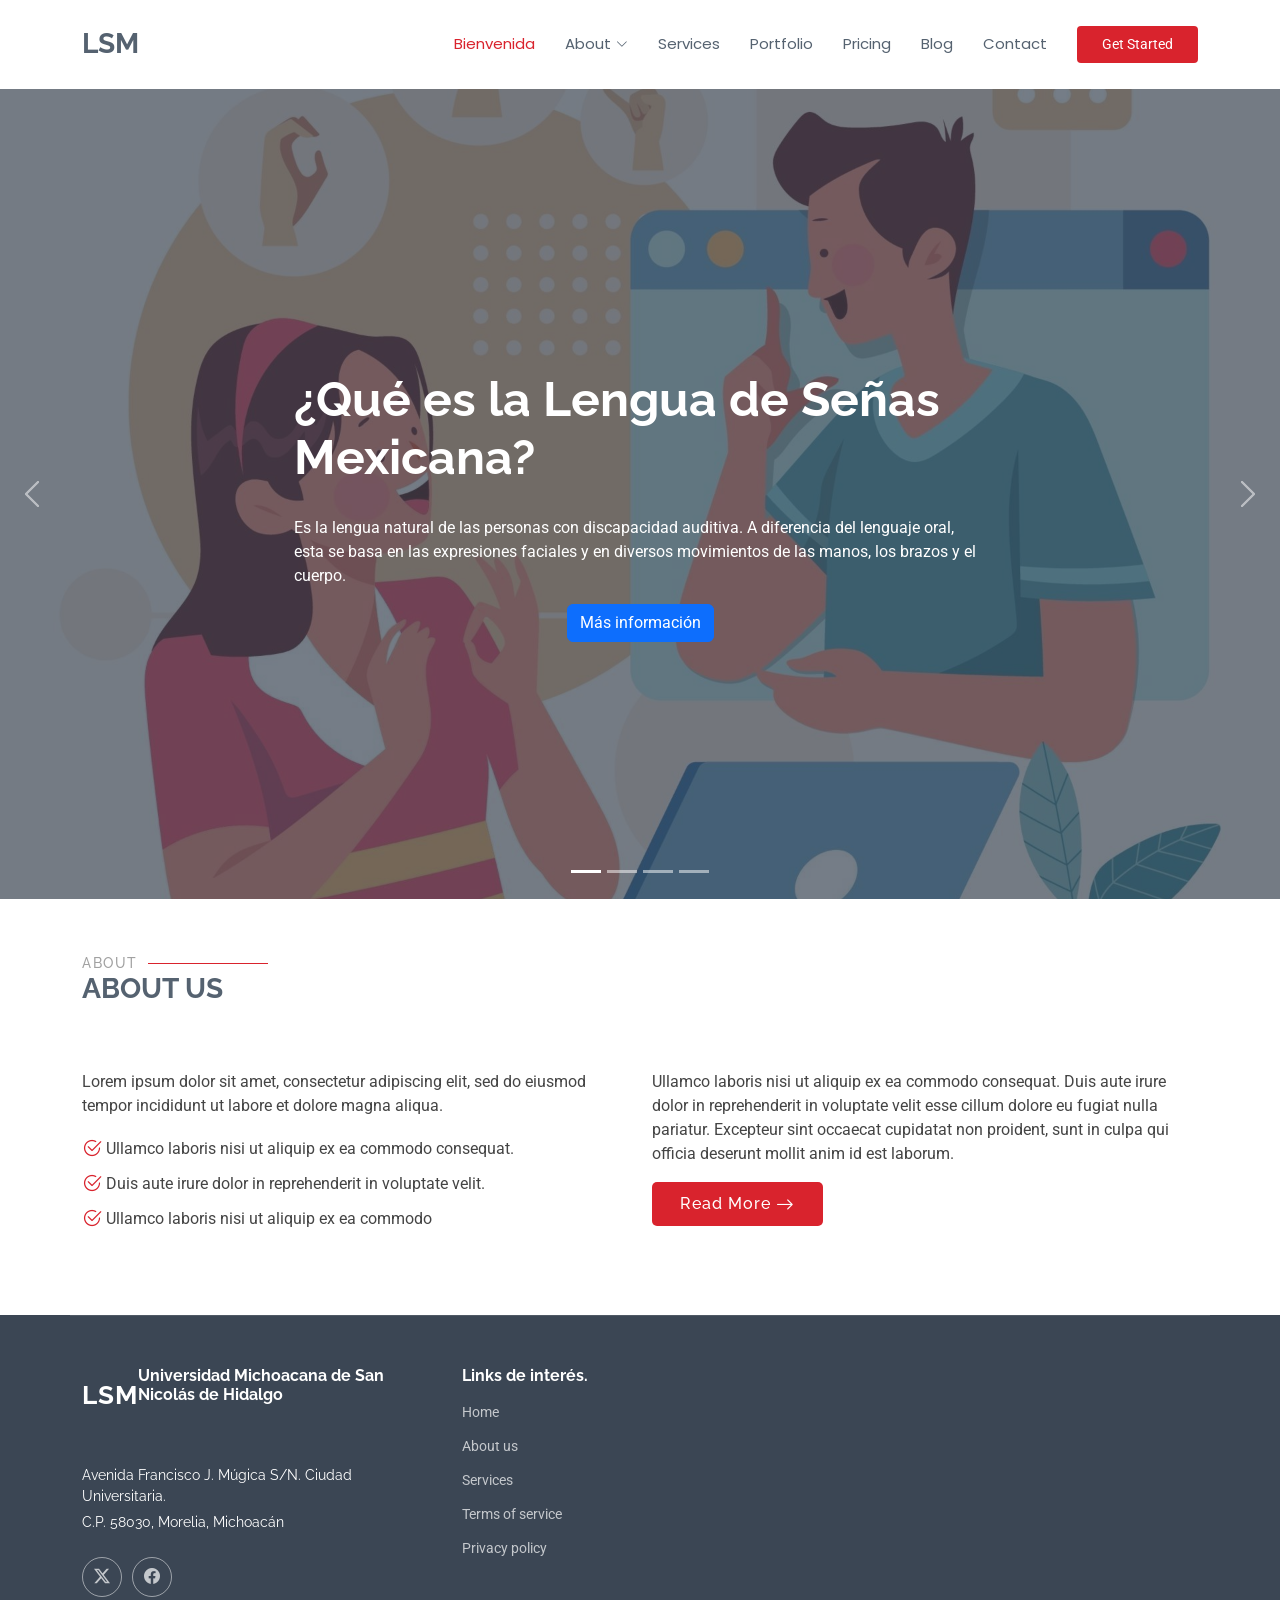
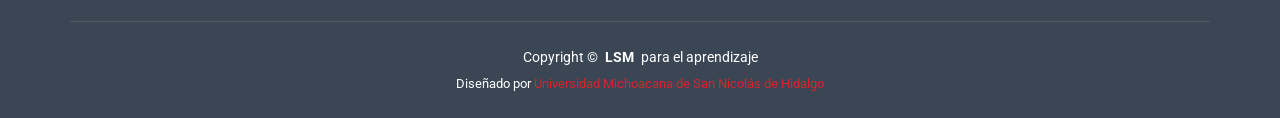
==== commit ec07cc20: "Mover index" ====
--- a/index.html
+++ b/index.html
@@ -130,7 +130,11 @@
           <img src="assets/img/hero-carousel/sign-language-app.jpg" alt="">
           <div class="carousel-container">
             <h2>Temporibus autem quibusdam</h2>
-            <p>Beatae vitae dicta sunt explicabo. Nemo enim ipsam voluptatem quia voluptas sit aspernatur aut odit aut fugit, sed quia consequuntur magni dolores eos qui ratione voluptatem sequi nesciunt omnis iste natus error sit voluptatem accusantium.</p>
+            <p>
+              Beatae vitae dicta sunt explicabo. Nemo enim ipsam voluptatem quia voluptas sit aspernatur
+              aut odit aut fugit, sed quia consequuntur magni dolores eos qui ratione voluptatem sequi
+              nesciunt omnis iste natus error sit voluptatem accusantium.
+            </p>
             <a href="#featured-services" class="btn-get-started">Get Started</a>
           </div>
         </div><!-- End Carousel Item -->
@@ -178,7 +182,11 @@
           </div>
 
           <div class="col-lg-6" data-aos="fade-up" data-aos-delay="200">
-            <p>Ullamco laboris nisi ut aliquip ex ea commodo consequat. Duis aute irure dolor in reprehenderit in voluptate velit esse cillum dolore eu fugiat nulla pariatur. Excepteur sint occaecat cupidatat non proident, sunt in culpa qui officia deserunt mollit anim id est laborum. </p>
+            <p>
+              Ullamco laboris nisi ut aliquip ex ea commodo consequat. Duis aute irure dolor in reprehenderit in voluptate
+              velit esse cillum dolore eu fugiat nulla pariatur. Excepteur sint occaecat cupidatat non proident, sunt in
+              culpa qui officia deserunt mollit anim id est laborum.
+            </p>
             <a href="about.html" class="read-more"><span>Read More</span><i class="bi bi-arrow-right"></i></a>
           </div>
 
@@ -188,235 +196,7 @@
 
     </section><!-- /About Section -->
 
-    <!-- Clients Section -->
-    <section id="clients" class="clients section light-background">
-
-      <div class="container" data-aos="fade-up">
-
-        <div class="row gy-4">
-
-          <div class="col-xl-2 col-md-3 col-6 client-logo">
-            <img src="assets/img/clients/client-1.png" class="img-fluid" alt="">
-          </div><!-- End Client Item -->
-
-          <div class="col-xl-2 col-md-3 col-6 client-logo">
-            <img src="assets/img/clients/client-2.png" class="img-fluid" alt="">
-          </div><!-- End Client Item -->
-
-          <div class="col-xl-2 col-md-3 col-6 client-logo">
-            <img src="assets/img/clients/client-3.png" class="img-fluid" alt="">
-          </div><!-- End Client Item -->
-
-          <div class="col-xl-2 col-md-3 col-6 client-logo">
-            <img src="assets/img/clients/client-4.png" class="img-fluid" alt="">
-          </div><!-- End Client Item -->
-
-          <div class="col-xl-2 col-md-3 col-6 client-logo">
-            <img src="assets/img/clients/client-5.png" class="img-fluid" alt="">
-          </div><!-- End Client Item -->
-
-          <div class="col-xl-2 col-md-3 col-6 client-logo">
-            <img src="assets/img/clients/client-6.png" class="img-fluid" alt="">
-          </div><!-- End Client Item -->
-
-        </div>
-
-      </div>
-
-    </section><!-- /Clients Section -->
-
-    <!-- Services Section -->
-    <section id="services" class="services section">
-
-      <div class="container">
-
-        <div class="row gy-4">
-
-          <div class="col-md-6" data-aos="fade-up" data-aos-delay="100">
-            <div class="service-item d-flex position-relative h-100">
-              <i class="bi bi-briefcase icon flex-shrink-0"></i>
-              <div>
-                <h4 class="title"><a href="#" class="stretched-link">Lorem Ipsum</a></h4>
-                <p class="description">Voluptatum deleniti atque corrupti quos dolores et quas molestias excepturi sint occaecati cupiditate non provident</p>
-              </div>
-            </div>
-          </div><!-- End Service Item -->
-
-          <div class="col-md-6" data-aos="fade-up" data-aos-delay="200">
-            <div class="service-item d-flex position-relative h-100">
-              <i class="bi bi-card-checklist icon flex-shrink-0"></i>
-              <div>
-                <h4 class="title"><a href="#" class="stretched-link">Dolor Sitema</a></h4>
-                <p class="description">Minim veniam, quis nostrud exercitation ullamco laboris nisi ut aliquip ex ea commodo consequat tarad limino ata</p>
-              </div>
-            </div>
-          </div><!-- End Service Item -->
-
-          <div class="col-md-6" data-aos="fade-up" data-aos-delay="300">
-            <div class="service-item d-flex position-relative h-100">
-              <i class="bi bi-bar-chart icon flex-shrink-0"></i>
-              <div>
-                <h4 class="title"><a href="#" class="stretched-link">Sed ut perspiciatis</a></h4>
-                <p class="description">Duis aute irure dolor in reprehenderit in voluptate velit esse cillum dolore eu fugiat nulla pariatur</p>
-              </div>
-            </div>
-          </div><!-- End Service Item -->
-
-          <div class="col-md-6" data-aos="fade-up" data-aos-delay="400">
-            <div class="service-item d-flex position-relative h-100">
-              <i class="bi bi-binoculars icon flex-shrink-0"></i>
-              <div>
-                <h4 class="title"><a href="#" class="stretched-link">Magni Dolores</a></h4>
-                <p class="description">Excepteur sint occaecat cupidatat non proident, sunt in culpa qui officia deserunt mollit anim id est laborum</p>
-              </div>
-            </div>
-          </div><!-- End Service Item -->
-
-          <div class="col-md-6" data-aos="fade-up" data-aos-delay="500">
-            <div class="service-item d-flex position-relative h-100">
-              <i class="bi bi-brightness-high icon flex-shrink-0"></i>
-              <div>
-                <h4 class="title"><a href="#" class="stretched-link">Nemo Enim</a></h4>
-                <p class="description">At vero eos et accusamus et iusto odio dignissimos ducimus qui blanditiis praesentium voluptatum deleniti atque</p>
-              </div>
-            </div>
-          </div><!-- End Service Item -->
-
-          <div class="col-md-6" data-aos="fade-up" data-aos-delay="600">
-            <div class="service-item d-flex position-relative h-100">
-              <i class="bi bi-calendar4-week icon flex-shrink-0"></i>
-              <div>
-                <h4 class="title"><a href="#" class="stretched-link">Eiusmod Tempor</a></h4>
-                <p class="description">Et harum quidem rerum facilis est et expedita distinctio. Nam libero tempore, cum soluta nobis est eligendi</p>
-              </div>
-            </div>
-          </div><!-- End Service Item -->
-
-        </div>
-
-      </div>
-
-    </section><!-- /Services Section -->
-
-    <!-- Portfolio Section -->
-    <section id="portfolio" class="portfolio section">
-
-      <!-- Section Title -->
-      <div class="container section-title" data-aos="fade-up">
-        <h2>Portfolio</h2>
-        <p>Necessitatibus eius consequatur</p>
-      </div><!-- End Section Title -->
-
-      <div class="container">
-
-        <div class="isotope-layout" data-default-filter="*" data-layout="masonry" data-sort="original-order">
-
-          <ul class="portfolio-filters isotope-filters" data-aos="fade-up" data-aos-delay="100">
-            <li data-filter="*" class="filter-active">All</li>
-            <li data-filter=".filter-app">App</li>
-            <li data-filter=".filter-product">Card</li>
-            <li data-filter=".filter-branding">Web</li>
-          </ul><!-- End Portfolio Filters -->
-
-          <div class="row gy-4 isotope-container" data-aos="fade-up" data-aos-delay="200">
-
-            <div class="col-lg-4 col-md-6 portfolio-item isotope-item filter-app">
-              <img src="assets/img/masonry-portfolio/masonry-portfolio-1.jpg" class="img-fluid" alt="">
-              <div class="portfolio-info">
-                <h4>App 1</h4>
-                <p>Lorem ipsum, dolor sit</p>
-                <a href="assets/img/masonry-portfolio/masonry-portfolio-1.jpg" title="App 1" data-gallery="portfolio-gallery-app" class="glightbox preview-link"><i class="bi bi-zoom-in"></i></a>
-                <a href="portfolio-details.html" title="More Details" class="details-link"><i class="bi bi-link-45deg"></i></a>
-              </div>
-            </div><!-- End Portfolio Item -->
-
-            <div class="col-lg-4 col-md-6 portfolio-item isotope-item filter-product">
-              <img src="assets/img/masonry-portfolio/masonry-portfolio-2.jpg" class="img-fluid" alt="">
-              <div class="portfolio-info">
-                <h4>Product 1</h4>
-                <p>Lorem ipsum, dolor sit</p>
-                <a href="assets/img/masonry-portfolio/masonry-portfolio-2.jpg" title="Product 1" data-gallery="portfolio-gallery-product" class="glightbox preview-link"><i class="bi bi-zoom-in"></i></a>
-                <a href="portfolio-details.html" title="More Details" class="details-link"><i class="bi bi-link-45deg"></i></a>
-              </div>
-            </div><!-- End Portfolio Item -->
-
-            <div class="col-lg-4 col-md-6 portfolio-item isotope-item filter-branding">
-              <img src="assets/img/masonry-portfolio/masonry-portfolio-3.jpg" class="img-fluid" alt="">
-              <div class="portfolio-info">
-                <h4>Branding 1</h4>
-                <p>Lorem ipsum, dolor sit</p>
-                <a href="assets/img/masonry-portfolio/masonry-portfolio-3.jpg" title="Branding 1" data-gallery="portfolio-gallery-branding" class="glightbox preview-link"><i class="bi bi-zoom-in"></i></a>
-                <a href="portfolio-details.html" title="More Details" class="details-link"><i class="bi bi-link-45deg"></i></a>
-              </div>
-            </div><!-- End Portfolio Item -->
-
-            <div class="col-lg-4 col-md-6 portfolio-item isotope-item filter-app">
-              <img src="assets/img/masonry-portfolio/masonry-portfolio-4.jpg" class="img-fluid" alt="">
-              <div class="portfolio-info">
-                <h4>App 2</h4>
-                <p>Lorem ipsum, dolor sit</p>
-                <a href="assets/img/masonry-portfolio/masonry-portfolio-4.jpg" title="App 2" data-gallery="portfolio-gallery-app" class="glightbox preview-link"><i class="bi bi-zoom-in"></i></a>
-                <a href="portfolio-details.html" title="More Details" class="details-link"><i class="bi bi-link-45deg"></i></a>
-              </div>
-            </div><!-- End Portfolio Item -->
-
-            <div class="col-lg-4 col-md-6 portfolio-item isotope-item filter-product">
-              <img src="assets/img/masonry-portfolio/masonry-portfolio-5.jpg" class="img-fluid" alt="">
-              <div class="portfolio-info">
-                <h4>Product 2</h4>
-                <p>Lorem ipsum, dolor sit</p>
-                <a href="assets/img/masonry-portfolio/masonry-portfolio-5.jpg" title="Product 2" data-gallery="portfolio-gallery-product" class="glightbox preview-link"><i class="bi bi-zoom-in"></i></a>
-                <a href="portfolio-details.html" title="More Details" class="details-link"><i class="bi bi-link-45deg"></i></a>
-              </div>
-            </div><!-- End Portfolio Item -->
-
-            <div class="col-lg-4 col-md-6 portfolio-item isotope-item filter-branding">
-              <img src="assets/img/masonry-portfolio/masonry-portfolio-6.jpg" class="img-fluid" alt="">
-              <div class="portfolio-info">
-                <h4>Branding 2</h4>
-                <p>Lorem ipsum, dolor sit</p>
-                <a href="assets/img/masonry-portfolio/masonry-portfolio-6.jpg" title="Branding 2" data-gallery="portfolio-gallery-branding" class="glightbox preview-link"><i class="bi bi-zoom-in"></i></a>
-                <a href="portfolio-details.html" title="More Details" class="details-link"><i class="bi bi-link-45deg"></i></a>
-              </div>
-            </div><!-- End Portfolio Item -->
-
-            <div class="col-lg-4 col-md-6 portfolio-item isotope-item filter-app">
-              <img src="assets/img/masonry-portfolio/masonry-portfolio-7.jpg" class="img-fluid" alt="">
-              <div class="portfolio-info">
-                <h4>App 3</h4>
-                <p>Lorem ipsum, dolor sit</p>
-                <a href="assets/img/masonry-portfolio/masonry-portfolio-7.jpg" title="App 3" data-gallery="portfolio-gallery-app" class="glightbox preview-link"><i class="bi bi-zoom-in"></i></a>
-                <a href="portfolio-details.html" title="More Details" class="details-link"><i class="bi bi-link-45deg"></i></a>
-              </div>
-            </div><!-- End Portfolio Item -->
-
-            <div class="col-lg-4 col-md-6 portfolio-item isotope-item filter-product">
-              <img src="assets/img/masonry-portfolio/masonry-portfolio-8.jpg" class="img-fluid" alt="">
-              <div class="portfolio-info">
-                <h4>Product 3</h4>
-                <p>Lorem ipsum, dolor sit</p>
-                <a href="assets/img/masonry-portfolio/masonry-portfolio-8.jpg" title="Product 3" data-gallery="portfolio-gallery-product" class="glightbox preview-link"><i class="bi bi-zoom-in"></i></a>
-                <a href="portfolio-details.html" title="More Details" class="details-link"><i class="bi bi-link-45deg"></i></a>
-              </div>
-            </div><!-- End Portfolio Item -->
-
-            <div class="col-lg-4 col-md-6 portfolio-item isotope-item filter-branding">
-              <img src="assets/img/masonry-portfolio/masonry-portfolio-9.jpg" class="img-fluid" alt="">
-              <div class="portfolio-info">
-                <h4>Branding 3</h4>
-                <p>Lorem ipsum, dolor sit</p>
-                <a href="assets/img/masonry-portfolio/masonry-portfolio-9.jpg" title="Branding 2" data-gallery="portfolio-gallery-branding" class="glightbox preview-link"><i class="bi bi-zoom-in"></i></a>
-                <a href="portfolio-details.html" title="More Details" class="details-link"><i class="bi bi-link-45deg"></i></a>
-              </div>
-            </div><!-- End Portfolio Item -->
-
-          </div><!-- End Portfolio Container -->
-
-        </div>
-
-      </div>
-
-    </section><!-- /Portfolio Section -->
+
 
   </main>
 
@@ -426,24 +206,23 @@
       <div class="row gy-4">
         <div class="col-lg-4 col-md-6 footer-about">
           <a href="index.html" class="logo d-flex align-items-center">
-            <span class="sitename">Sailor</span>
+            <span class="sitename">LSM</span>
+            <h4>Universidad Michoacana de San Nicolás de Hidalgo</h4>
           </a>
           <div class="footer-contact pt-3">
-            <p>A108 Adam Street</p>
-            <p>New York, NY 535022</p>
-            <p class="mt-3"><strong>Phone:</strong> <span>+1 5589 55488 55</span></p>
-            <p><strong>Email:</strong> <span>info@example.com</span></p>
+            <p>Avenida Francisco J. Múgica S/N. Ciudad Universitaria.</p>
+            <p>C.P. 58030, Morelia, Michoacán</p>
           </div>
           <div class="social-links d-flex mt-4">
-            <a href=""><i class="bi bi-twitter-x"></i></a>
-            <a href=""><i class="bi bi-facebook"></i></a>
-            <a href=""><i class="bi bi-instagram"></i></a>
-            <a href=""><i class="bi bi-linkedin"></i></a>
+            <a href="https://twitter.com/cicumsnh"><i class="bi bi-twitter-x"></i></a>
+            <a href="https://www.facebook.com/UniversidadMichoacanadeSanNicolasdeHidalgoOficial"><i class="bi bi-facebook"></i></a>
+            <!-- <a href=""><i class="bi bi-instagram"></i></a> -->
+            <!-- <a href=""><i class="bi bi-linkedin"></i></a> -->
           </div>
         </div>
 
         <div class="col-lg-2 col-md-3 footer-links">
-          <h4>Useful Links</h4>
+          <h4>Links de interés.</h4>
           <ul>
             <li><a href="#">Home</a></li>
             <li><a href="#">About us</a></li>
@@ -453,7 +232,7 @@
           </ul>
         </div>
 
-        <div class="col-lg-2 col-md-3 footer-links">
+        <!-- <div class="col-lg-2 col-md-3 footer-links">
           <h4>Our Services</h4>
           <ul>
             <li><a href="#">Web Design</a></li>
@@ -462,10 +241,10 @@
             <li><a href="#">Marketing</a></li>
             <li><a href="#">Graphic Design</a></li>
           </ul>
-        </div>
-
-        <div class="col-lg-4 col-md-12 footer-newsletter">
-          <h4>Our Newsletter</h4>
+        </div> -->
+
+        <!-- <div class="col-lg-4 col-md-12 footer-newsletter">
+          <h4>Universidad Michoacana de San ni</h4>
           <p>Subscribe to our newsletter and receive the latest news about our products and services!</p>
           <form action="forms/newsletter.php" method="post" class="php-email-form">
             <div class="newsletter-form"><input type="email" name="email"><input type="submit" value="Subscribe"></div>
@@ -473,19 +252,19 @@
             <div class="error-message"></div>
             <div class="sent-message">Your subscription request has been sent. Thank you!</div>
           </form>
-        </div>
+        </div> -->
 
       </div>
     </div>
 
     <div class="container copyright text-center mt-4">
-      <p>© <span>Copyright</span> <strong class="px-1 sitename">Sailor</strong> <span>All Rights Reserved</span></p>
+      <p><span>Copyright</span> © <strong class="px-1 sitename">LSM</strong> <span>para el aprendizaje</span></p>
       <div class="credits">
         <!-- All the links in the footer should remain intact. -->
         <!-- You can delete the links only if you've purchased the pro version. -->
         <!-- Licensing information: https://bootstrapmade.com/license/ -->
         <!-- Purchase the pro version with working PHP/AJAX contact form: [buy-url] -->
-        Designed by <a href="https://bootstrapmade.com/">BootstrapMade</a>
+        Diseñado por <a href="https://bootstrapmade.com/">Universidad Michoacana de San Nicolás de Hidalgo</a>
       </div>
     </div>
 
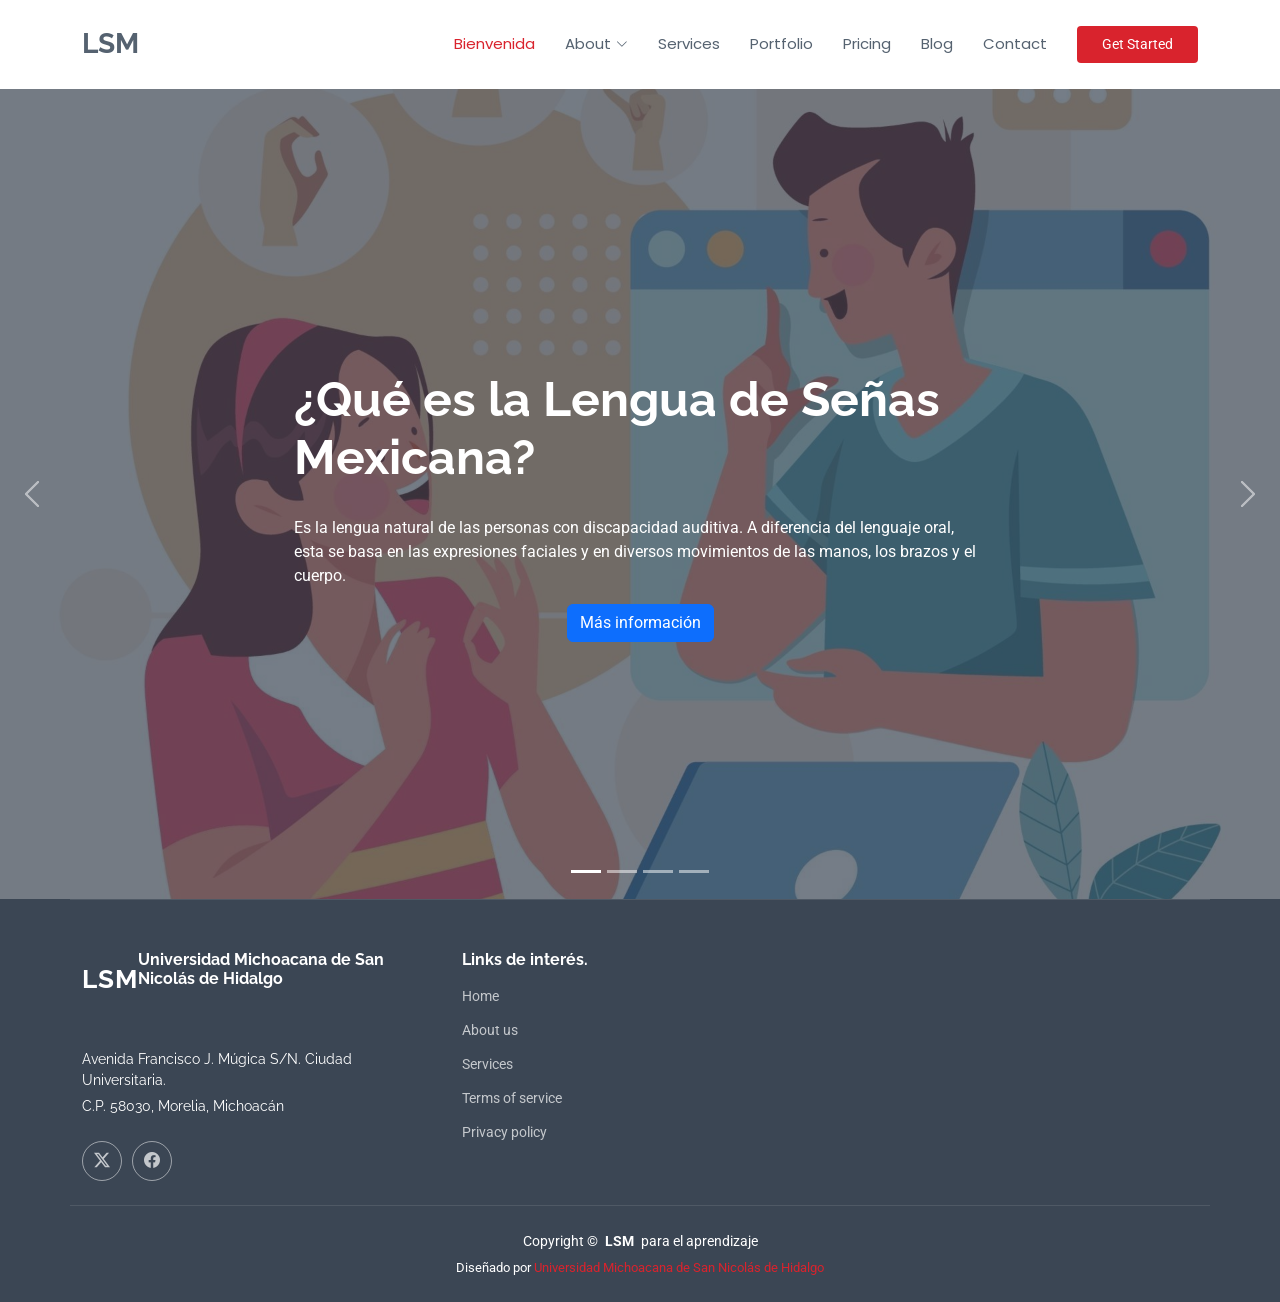
==== commit 83a28f44: "Trying other caursel" ====
--- a/index.html
+++ b/index.html
@@ -15,7 +15,9 @@
   <!-- Fonts -->
   <link href="https://fonts.googleapis.com" rel="preconnect">
   <link href="https://fonts.gstatic.com" rel="preconnect" crossorigin>
-  <link href="https://fonts.googleapis.com/css2?family=Roboto:ital,wght@0,100;0,300;0,400;0,500;0,700;0,900;1,100;1,300;1,400;1,500;1,700;1,900&family=Poppins:ital,wght@0,100;0,200;0,300;0,400;0,500;0,600;0,700;0,800;0,900;1,100;1,200;1,300;1,400;1,500;1,600;1,700;1,800;1,900&family=Raleway:ital,wght@0,100;0,200;0,300;0,400;0,500;0,600;0,700;0,800;0,900;1,100;1,200;1,300;1,400;1,500;1,600;1,700;1,800;1,900&display=swap" rel="stylesheet">
+  <link
+    href="https://fonts.googleapis.com/css2?family=Roboto:ital,wght@0,100;0,300;0,400;0,500;0,700;0,900;1,100;1,300;1,400;1,500;1,700;1,900&family=Poppins:ital,wght@0,100;0,200;0,300;0,400;0,500;0,600;0,700;0,800;0,900;1,100;1,200;1,300;1,400;1,500;1,600;1,700;1,800;1,900&family=Raleway:ital,wght@0,100;0,200;0,300;0,400;0,500;0,600;0,700;0,800;0,900;1,100;1,200;1,300;1,400;1,500;1,600;1,700;1,800;1,900&display=swap"
+    rel="stylesheet">
 
   <!-- Vendor CSS Files -->
   <link href="assets/vendor/bootstrap/css/bootstrap.min.css" rel="stylesheet">
@@ -34,6 +36,139 @@
   * Author: BootstrapMade.com
   * License: https://bootstrapmade.com/license/
   ======================================================== -->
+  <style>
+    /* display none until init */
+    .owl-carousel {
+      display: none;
+      position: relative;
+      width: 100%;
+      -ms-touch-action: pan-y;
+
+    }
+
+    .owl-carousel .owl-wrapper {
+      display: none;
+      position: relative;
+      -webkit-transform: translate3d(0px, 0px, 0px);
+
+    }
+
+    .owl-carousel .owl-wrapper-outer {
+      overflow: hidden;
+      position: relative;
+      width: 100%;
+    }
+
+    .owl-carousel .owl-item img {
+      width: 45px;
+      padding: 7px !important;
+      background-color: #f6f5ff;
+      margin-left: 0px !important;
+      border-radius: 15px;
+    }
+
+    .owl-carousel .allitem {
+      padding: 25px;
+      border-radius: 0px;
+    }
+
+    .owl-carousel .owl-item {
+      float: left;
+      border-radius: 5px;
+      border: 1px solid rgba(87, 59, 255, 0.21);
+    }
+
+    .owl-controls .owl-page,
+    .owl-controls .owl-buttons div {
+      cursor: pointer;
+    }
+
+    .owl-controls {
+      -webkit-user-select: none;
+      -khtml-user-select: none;
+      -moz-user-select: none;
+      -ms-user-select: none;
+      user-select: none;
+      -webkit-tap-highlight-color: rgba(0, 0, 0, 50);
+    }
+
+    /* mouse grab icon */
+    .grabbing {
+      cursor: url(grabbing.png) 8 8, move;
+    }
+
+    /* fix */
+    .owl-carousel .owl-wrapper,
+    .owl-carousel .owl-item {
+      -webkit-backface-visibility: hidden;
+      -moz-backface-visibility: hidden;
+      -ms-backface-visibility: hidden;
+      -webkit-transform: translate3d(0, 0, 0);
+      -moz-transform: translate3d(0, 0, 0);
+      -ms-transform: translate3d(0, 0, 0);
+    }
+
+
+    .user-blog {
+      background: #0000;
+      padding: 0px 0px 0px;
+    }
+
+    div#owl-demo1 .item {
+      padding: 0 5px;
+    }
+
+    .blog-allof {
+      background: #fff;
+      border-radius: 10px;
+      margin-left: 30px !important;
+    }
+
+    .discretion-blog {
+      padding: 0px;
+      align-items: left;
+    }
+
+    .discretion-blog p {
+      font-size: 16px;
+      color: #595665;
+      padding-bottom: 15px !important;
+      margin-top: 0px;
+      line-height: 26px;
+      font-family: 'DM Sans', Helvetica, Arial, Lucida, sans-serif;
+    }
+
+    .discretion-blog h3 {
+      color: #1F2D3D;
+      font-size: 20px;
+      font-weight: 700;
+      margin-top: 0px;
+      margin-bottom: 10px;
+      line-height: 26px;
+      font-family: 'DM Sans', Helvetica, Arial, Lucida, sans-serif;
+      margin-top: 25px !important;
+      margin-bottom: 20px !important;
+    }
+
+    .et_pb_module.et_pb_text_align_center {
+      text-align: left;
+    }
+
+
+
+
+    .user-blog .owl-theme .owl-controls .owl-page span {
+      width: 17px;
+      height: 17px;
+      background: #454343;
+      opacity: 1;
+    }
+
+    .user-blog .owl-theme .owl-controls .owl-page.active span,
+    .user-blog .owl-theme .owl-controls.clickable .owl-page:hover span {
+      background: #82b53f;
+    }
+  </style>
 </head>
 
 <body class="index-page">
@@ -50,11 +185,13 @@
       <nav id="navmenu" class="navmenu">
         <ul>
           <li><a href="#hero" class="active">Bienvenida</a></li>
-          <li class="dropdown"><a href="about.html"><span>About</span> <i class="bi bi-chevron-down toggle-dropdown"></i></a>
+          <li class="dropdown"><a href="about.html"><span>About</span> <i
+                class="bi bi-chevron-down toggle-dropdown"></i></a>
             <ul>
               <li><a href="team.html">Team</a></li>
               <li><a href="testimonials.html">Testimonials</a></li>
-              <li class="dropdown"><a href="#"><span>Deep Dropdown</span> <i class="bi bi-chevron-down toggle-dropdown"></i></a>
+              <li class="dropdown"><a href="#"><span>Deep Dropdown</span> <i
+                    class="bi bi-chevron-down toggle-dropdown"></i></a>
                 <ul>
                   <li><a href="#">Deep Dropdown 1</a></li>
                   <li><a href="#">Deep Dropdown 2</a></li>
@@ -85,7 +222,7 @@
     <section id="hero" class="hero section dark-background">
 
       <div id="hero-carousel" class="carousel slide carousel-fade" data-bs-ride="carousel" data-bs-interval="5000">
-        
+
         <div class="carousel-item active">
           <img src="assets/img/hero-carousel/sign-language-app.jpg" alt="">
           <div class="carousel-container">
@@ -95,7 +232,7 @@
               A diferencia del lenguaje oral, esta se basa en las expresiones faciales
               y en diversos movimientos de las manos, los brazos y el cuerpo.
             </p>
-            
+
             <a href="assets/img/meterial/LSM.pdf" class="btn btn-primary">Más información</a>
           </div>
         </div><!-- End Carousel Item -->
@@ -139,7 +276,7 @@
           </div>
         </div><!-- End Carousel Item -->
 
-        
+
 
 
         <a class="carousel-control-prev" href="#hero-carousel" role="button" data-bs-slide="prev">
@@ -154,47 +291,93 @@
 
       </div>
 
-    </section><!-- /Hero Section -->
-
-    <!-- About Section -->
-    <section id="about" class="about section">
-
-      <!-- Section Title -->
-      <div class="container section-title" data-aos="fade-up">
-        <h2>About</h2>
-        <p>About Us<br></p>
-      </div><!-- End Section Title -->
-
-      <div class="container">
-
-        <div class="row gy-4">
-
-          <div class="col-lg-6 content" data-aos="fade-up" data-aos-delay="100">
-            <p>
-              Lorem ipsum dolor sit amet, consectetur adipiscing elit, sed do eiusmod tempor incididunt ut labore et dolore
-              magna aliqua.
-            </p>
-            <ul>
-              <li><i class="bi bi-check2-circle"></i> <span>Ullamco laboris nisi ut aliquip ex ea commodo consequat.</span></li>
-              <li><i class="bi bi-check2-circle"></i> <span>Duis aute irure dolor in reprehenderit in voluptate velit.</span></li>
-              <li><i class="bi bi-check2-circle"></i> <span>Ullamco laboris nisi ut aliquip ex ea commodo</span></li>
-            </ul>
-          </div>
-
-          <div class="col-lg-6" data-aos="fade-up" data-aos-delay="200">
-            <p>
-              Ullamco laboris nisi ut aliquip ex ea commodo consequat. Duis aute irure dolor in reprehenderit in voluptate
-              velit esse cillum dolore eu fugiat nulla pariatur. Excepteur sint occaecat cupidatat non proident, sunt in
-              culpa qui officia deserunt mollit anim id est laborum.
-            </p>
-            <a href="about.html" class="read-more"><span>Read More</span><i class="bi bi-arrow-right"></i></a>
-          </div>
-
+    </section>
+    <!-- /Hero Section -->
+
+
+    <!-- ----------------- -->
+
+
+    <div class="container">
+    </div>
+
+    <div id="owl-demo1" class="owl-carousel">
+
+
+      <div class="allitem">
+        <div class="blog-allof">
+          <div class="img-date">
+            <img src="https://d8f5e3t5.rocketcdn.me/wp-content/uploads/2022/03/icon1.svg">
+
+          </div>
+          <div class="discretion-blog">
+
+            <h3>Make the most of your platform</h3>
+            <p>Reduce operational costs with no compromise on how you run your business.</p>
+          </div>
         </div>
-
-      </div>
-
-    </section><!-- /About Section -->
+      </div>
+      <div class="allitem">
+        <div class="blog-allof">
+          <div class="img-date">
+            <img src="https://cdn.glitch.global/dd8103f7-7d84-405a-b89a-0b33a3c4212f/icon2.png?v=1719399041953">
+
+          </div>
+          <div class="discretion-blog">
+
+
+            <h3>Boost agent productivity</h3>
+            <p>Deliver a personalized customer experience with the right context.</p>
+
+          </div>
+        </div>
+      </div>
+      <div class="allitem">
+        <div class="blog-allof">
+          <div class="img-date">
+            <img src="https://d8f5e3t5.rocketcdn.me/wp-content/uploads/2022/03/icon4.svg">
+
+          </div>
+          <div class="discretion-blog">
+
+            <h3>User-friendly cloud contact solutions</h3>
+            <p>Designed with the users in mind and can be set up in minutes.</p>
+
+          </div>
+        </div>
+      </div>
+      <!--END OF CAROSEL-->
+
+      <div class="allitem">
+        <div class="blog-allof">
+          <div class="img-date">
+            <img src="https://d8f5e3t5.rocketcdn.me/wp-content/uploads/2022/04/icon3-1.svg">
+
+          </div>
+          <div class="discretion-blog">
+
+            <h3>Scales with your business</h3>
+            <p>Upgrade your platform and access more benefits as your business grows.</p>
+
+
+          </div>
+        </div>
+      </div>
+
+
+      <!--END OF CAROSEL-->
+
+
+      <!-- ----------------- -->
+
+
+
+
+      <section>
+
+      </section>
+
+
 
 
 
@@ -215,7 +398,8 @@
           </div>
           <div class="social-links d-flex mt-4">
             <a href="https://twitter.com/cicumsnh"><i class="bi bi-twitter-x"></i></a>
-            <a href="https://www.facebook.com/UniversidadMichoacanadeSanNicolasdeHidalgoOficial"><i class="bi bi-facebook"></i></a>
+            <a href="https://www.facebook.com/UniversidadMichoacanadeSanNicolasdeHidalgoOficial"><i
+                class="bi bi-facebook"></i></a>
             <!-- <a href=""><i class="bi bi-instagram"></i></a> -->
             <!-- <a href=""><i class="bi bi-linkedin"></i></a> -->
           </div>
@@ -271,7 +455,8 @@
   </footer>
 
   <!-- Scroll Top -->
-  <a href="#" id="scroll-top" class="scroll-top d-flex align-items-center justify-content-center"><i class="bi bi-arrow-up-short"></i></a>
+  <a href="#" id="scroll-top" class="scroll-top d-flex align-items-center justify-content-center"><i
+      class="bi bi-arrow-up-short"></i></a>
 
   <!-- Preloader -->
   <div id="preloader"></div>
@@ -292,4 +477,40 @@
 
 </body>
 
-</html>+</html>
+
+
+<script>
+  $(document).ready(function () {
+
+    var owl = $("#owl-demo1");
+
+    owl.owlCarousel({
+      loop: false,
+      margin: 10,
+      nav: true,
+      autoplay: false,
+      dots: false,
+      items: 3, //10 items above 1000px browser width
+      responsiveClass: true,
+      responsive: {
+        0: {
+          items: 1,
+          nav: false,
+        },
+        600: {
+          items: 2,
+          nav: false,
+        },
+        1000: {
+          items: 4,
+          nav: false,
+          loop: false,
+        }
+      }
+    })
+
+  });
+
+
+</script>
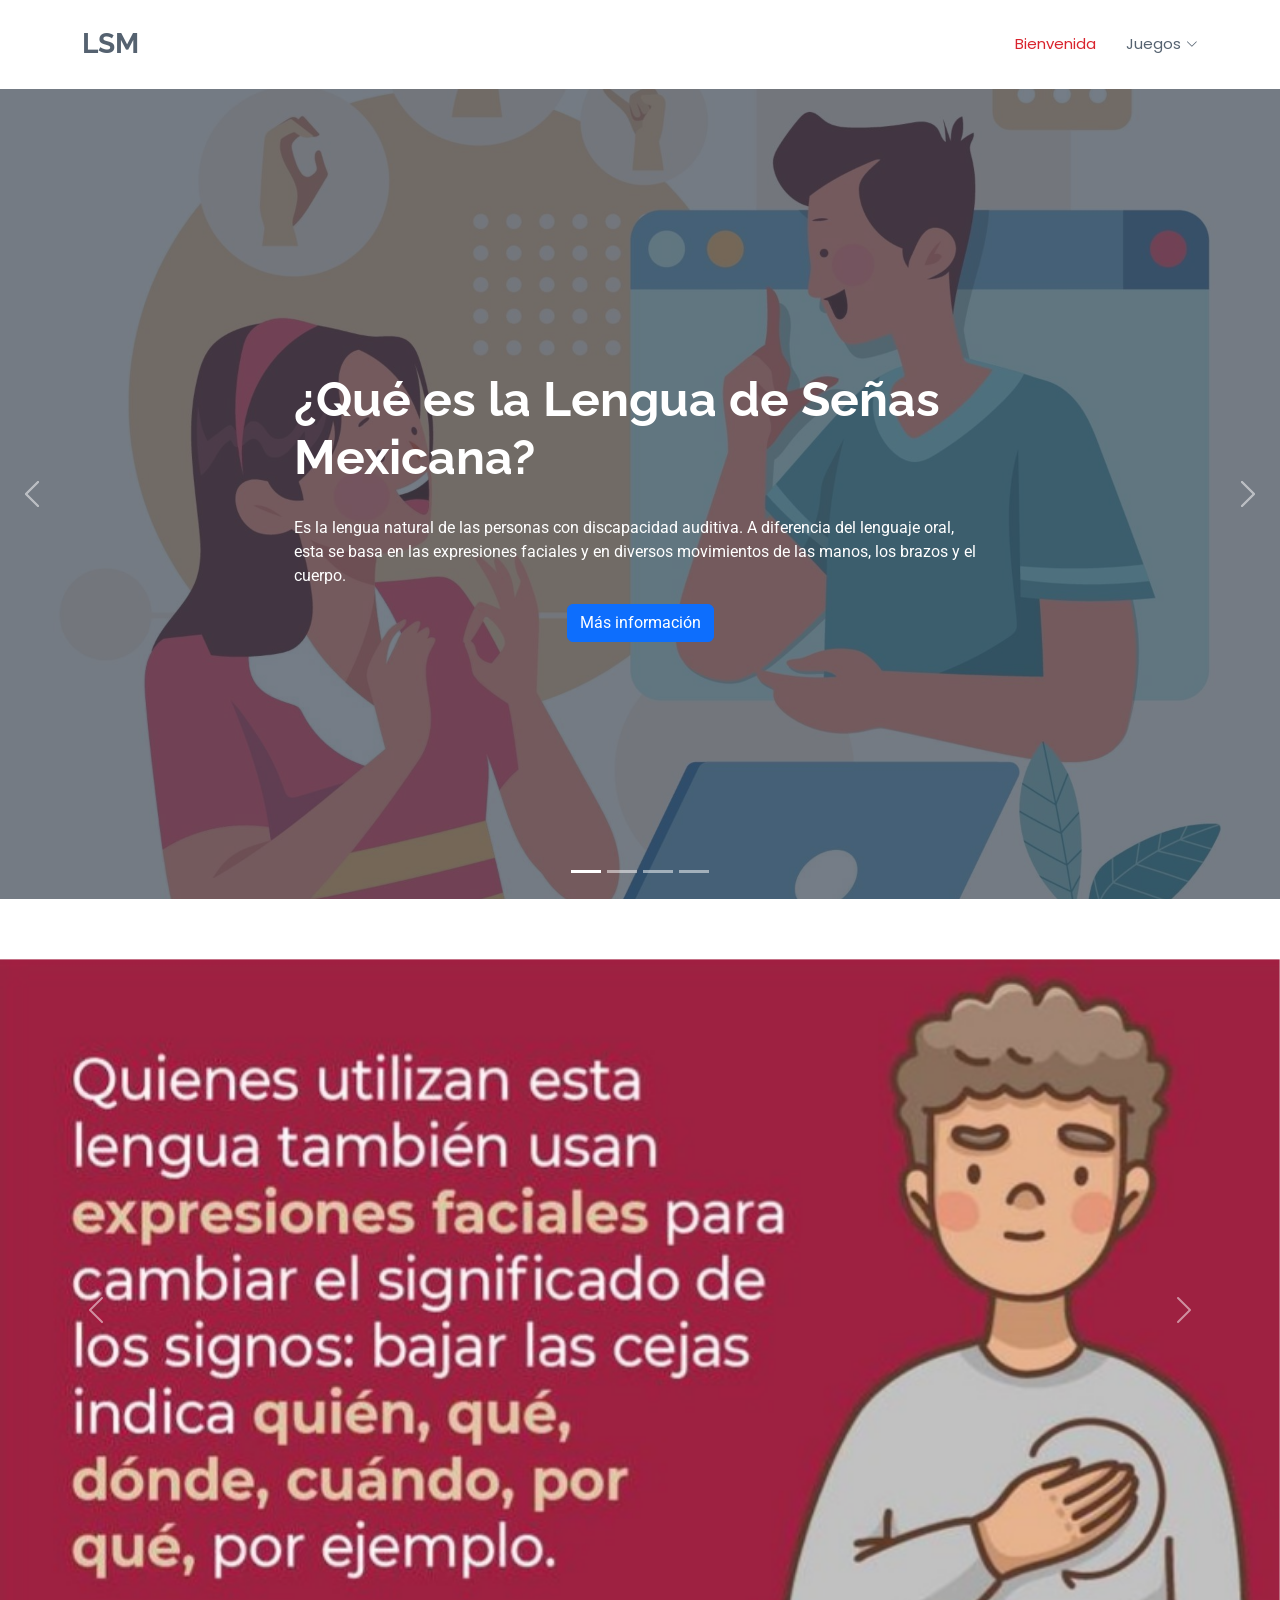
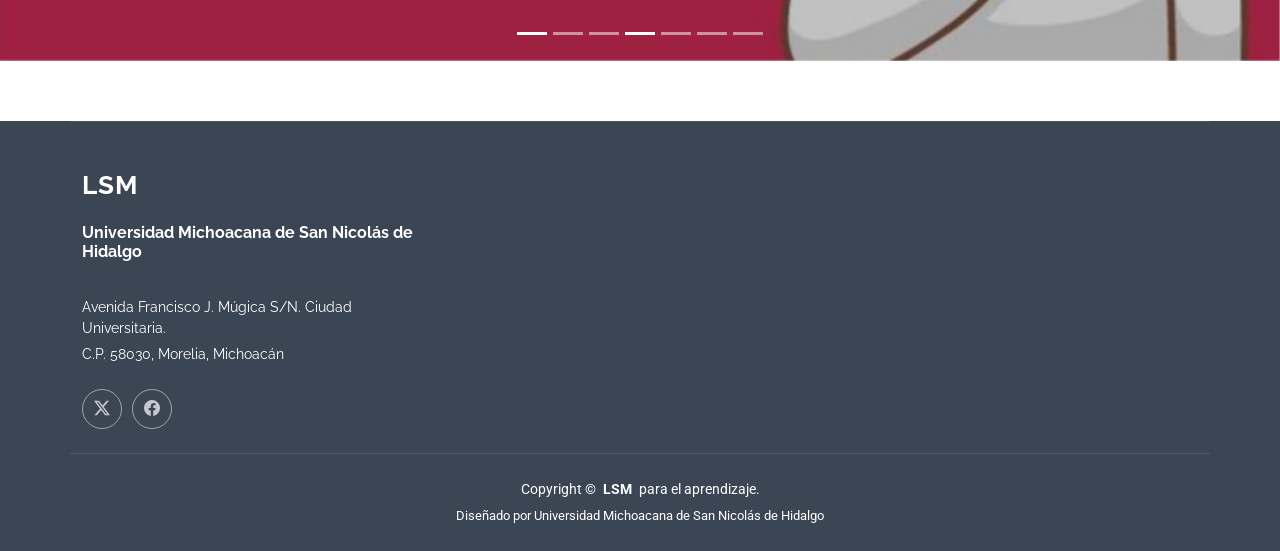
==== commit d0d0bfbc: "Página juegos" ====
--- a/index.html
+++ b/index.html
@@ -2,515 +2,267 @@
 <html lang="en">
 
 <head>
-  <meta charset="utf-8">
-  <meta content="width=device-width, initial-scale=1.0" name="viewport">
-  <title>LSM - C5</title>
-  <meta name="description" content="">
-  <meta name="keywords" content="">
-
-  <!-- Favicons -->
-  <link href="assets/img/favicon.png" rel="icon">
-  <link href="assets/img/apple-touch-icon.png" rel="apple-touch-icon">
-
-  <!-- Fonts -->
-  <link href="https://fonts.googleapis.com" rel="preconnect">
-  <link href="https://fonts.gstatic.com" rel="preconnect" crossorigin>
-  <link
-    href="https://fonts.googleapis.com/css2?family=Roboto:ital,wght@0,100;0,300;0,400;0,500;0,700;0,900;1,100;1,300;1,400;1,500;1,700;1,900&family=Poppins:ital,wght@0,100;0,200;0,300;0,400;0,500;0,600;0,700;0,800;0,900;1,100;1,200;1,300;1,400;1,500;1,600;1,700;1,800;1,900&family=Raleway:ital,wght@0,100;0,200;0,300;0,400;0,500;0,600;0,700;0,800;0,900;1,100;1,200;1,300;1,400;1,500;1,600;1,700;1,800;1,900&display=swap"
-    rel="stylesheet">
-
-  <!-- Vendor CSS Files -->
-  <link href="assets/vendor/bootstrap/css/bootstrap.min.css" rel="stylesheet">
-  <link href="assets/vendor/bootstrap-icons/bootstrap-icons.css" rel="stylesheet">
-  <link href="assets/vendor/aos/aos.css" rel="stylesheet">
-  <link href="assets/vendor/glightbox/css/glightbox.min.css" rel="stylesheet">
-  <link href="assets/vendor/swiper/swiper-bundle.min.css" rel="stylesheet">
-
-  <!-- Main CSS File -->
-  <link href="assets/css/main.css" rel="stylesheet">
-
-  <!-- =======================================================
+    <meta charset="utf-8">
+    <meta content="width=device-width, initial-scale=1.0" name="viewport">
+    <title>LSM - C5</title>
+    <meta name="description" content="">
+    <meta name="keywords" content="">
+
+    <!-- Favicons -->
+    <link href="assets/img/favicon.png" rel="icon">
+    <link href="assets/img/apple-touch-icon.png" rel="apple-touch-icon">
+
+    <!-- Fonts -->
+    <link href="https://fonts.googleapis.com" rel="preconnect">
+    <link href="https://fonts.gstatic.com" rel="preconnect" crossorigin>
+    <link
+        href="https://fonts.googleapis.com/css2?family=Roboto:ital,wght@0,100;0,300;0,400;0,500;0,700;0,900;1,100;1,300;1,400;1,500;1,700;1,900&family=Poppins:ital,wght@0,100;0,200;0,300;0,400;0,500;0,600;0,700;0,800;0,900;1,100;1,200;1,300;1,400;1,500;1,600;1,700;1,800;1,900&family=Raleway:ital,wght@0,100;0,200;0,300;0,400;0,500;0,600;0,700;0,800;0,900;1,100;1,200;1,300;1,400;1,500;1,600;1,700;1,800;1,900&display=swap"
+        rel="stylesheet">
+
+    <!-- Vendor CSS Files -->
+    <link href="assets/vendor/bootstrap/css/bootstrap.min.css" rel="stylesheet">
+    <link href="assets/vendor/bootstrap-icons/bootstrap-icons.css" rel="stylesheet">
+    <link href="assets/vendor/aos/aos.css" rel="stylesheet">
+    <link href="assets/vendor/glightbox/css/glightbox.min.css" rel="stylesheet">
+    <link href="assets/vendor/swiper/swiper-bundle.min.css" rel="stylesheet">
+
+    <!-- Main CSS File -->
+    <link href="assets/css/main.css" rel="stylesheet">
+
+    <!-- =======================================================
   * Template Name: Sailor
   * Template URL: https://bootstrapmade.com/sailor-free-bootstrap-theme/
   * Updated: Aug 07 2024 with Bootstrap v5.3.3
   * Author: BootstrapMade.com
   * License: https://bootstrapmade.com/license/
   ======================================================== -->
-  <style>
-    /* display none until init */
-    .owl-carousel {
-      display: none;
-      position: relative;
-      width: 100%;
-      -ms-touch-action: pan-y;
-
-    }
-
-    .owl-carousel .owl-wrapper {
-      display: none;
-      position: relative;
-      -webkit-transform: translate3d(0px, 0px, 0px);
-
-    }
-
-    .owl-carousel .owl-wrapper-outer {
-      overflow: hidden;
-      position: relative;
-      width: 100%;
-    }
-
-    .owl-carousel .owl-item img {
-      width: 45px;
-      padding: 7px !important;
-      background-color: #f6f5ff;
-      margin-left: 0px !important;
-      border-radius: 15px;
-    }
-
-    .owl-carousel .allitem {
-      padding: 25px;
-      border-radius: 0px;
-    }
-
-    .owl-carousel .owl-item {
-      float: left;
-      border-radius: 5px;
-      border: 1px solid rgba(87, 59, 255, 0.21);
-    }
-
-    .owl-controls .owl-page,
-    .owl-controls .owl-buttons div {
-      cursor: pointer;
-    }
-
-    .owl-controls {
-      -webkit-user-select: none;
-      -khtml-user-select: none;
-      -moz-user-select: none;
-      -ms-user-select: none;
-      user-select: none;
-      -webkit-tap-highlight-color: rgba(0, 0, 0, 50);
-    }
-
-    /* mouse grab icon */
-    .grabbing {
-      cursor: url(grabbing.png) 8 8, move;
-    }
-
-    /* fix */
-    .owl-carousel .owl-wrapper,
-    .owl-carousel .owl-item {
-      -webkit-backface-visibility: hidden;
-      -moz-backface-visibility: hidden;
-      -ms-backface-visibility: hidden;
-      -webkit-transform: translate3d(0, 0, 0);
-      -moz-transform: translate3d(0, 0, 0);
-      -ms-transform: translate3d(0, 0, 0);
-    }
-
-
-    .user-blog {
-      background: #0000;
-      padding: 0px 0px 0px;
-    }
-
-    div#owl-demo1 .item {
-      padding: 0 5px;
-    }
-
-    .blog-allof {
-      background: #fff;
-      border-radius: 10px;
-      margin-left: 30px !important;
-    }
-
-    .discretion-blog {
-      padding: 0px;
-      align-items: left;
-    }
-
-    .discretion-blog p {
-      font-size: 16px;
-      color: #595665;
-      padding-bottom: 15px !important;
-      margin-top: 0px;
-      line-height: 26px;
-      font-family: 'DM Sans', Helvetica, Arial, Lucida, sans-serif;
-    }
-
-    .discretion-blog h3 {
-      color: #1F2D3D;
-      font-size: 20px;
-      font-weight: 700;
-      margin-top: 0px;
-      margin-bottom: 10px;
-      line-height: 26px;
-      font-family: 'DM Sans', Helvetica, Arial, Lucida, sans-serif;
-      margin-top: 25px !important;
-      margin-bottom: 20px !important;
-    }
-
-    .et_pb_module.et_pb_text_align_center {
-      text-align: left;
-    }
-
-
-
-
-    .user-blog .owl-theme .owl-controls .owl-page span {
-      width: 17px;
-      height: 17px;
-      background: #454343;
-      opacity: 1;
-    }
-
-    .user-blog .owl-theme .owl-controls .owl-page.active span,
-    .user-blog .owl-theme .owl-controls.clickable .owl-page:hover span {
-      background: #82b53f;
-    }
-  </style>
+
 </head>
 
 <body class="index-page">
 
-  <header id="header" class="header d-flex align-items-center sticky-top">
-    <div class="container-fluid container-xl position-relative d-flex align-items-center">
-
-      <a href="index.html" class="logo d-flex align-items-center me-auto">
-        <!-- Uncomment the line below if you also wish to use an image logo -->
-        <!-- <img src="assets/img/logo.png" alt=""> -->
-        <h1 class="sitename">LSM</h1>
-      </a>
-
-      <nav id="navmenu" class="navmenu">
-        <ul>
-          <li><a href="#hero" class="active">Bienvenida</a></li>
-          <li class="dropdown"><a href="about.html"><span>About</span> <i
-                class="bi bi-chevron-down toggle-dropdown"></i></a>
-            <ul>
-              <li><a href="team.html">Team</a></li>
-              <li><a href="testimonials.html">Testimonials</a></li>
-              <li class="dropdown"><a href="#"><span>Deep Dropdown</span> <i
-                    class="bi bi-chevron-down toggle-dropdown"></i></a>
+    <header id="header" class="header d-flex align-items-center sticky-top">
+        <div class="container-fluid container-xl position-relative d-flex align-items-center">
+
+            <a href="index.html" class="logo d-flex align-items-center me-auto">
+                <!-- Uncomment the line below if you also wish to use an image logo -->
+                <!-- <img src="assets/img/logo.png" alt=""> -->
+                <h1 class="sitename">LSM</h1>
+            </a>
+
+            <nav id="navmenu" class="navmenu">
                 <ul>
-                  <li><a href="#">Deep Dropdown 1</a></li>
-                  <li><a href="#">Deep Dropdown 2</a></li>
-                  <li><a href="#">Deep Dropdown 3</a></li>
-                  <li><a href="#">Deep Dropdown 4</a></li>
-                  <li><a href="#">Deep Dropdown 5</a></li>
+                    <li><a href="#hero" class="active">Bienvenida</a></li>
+                    <li class="dropdown"><a href="views/about.html"><span>Juegos</span> <i
+                                class="bi bi-chevron-down toggle-dropdown"></i></a>
+                        <ul>
+                            <li><a href="#">Team</a></li>
+                            <li><a href="#">Testimonials</a></li>
+                            <li class="dropdown">
+                                <a href="#"><span>Deep Dropdown</span><i class="bi bi-chevron-down toggle-dropdown"></i></a>
+                                <ul>
+                                    <li><a href="#">Deep Dropdown 1</a></li>
+                                    <li><a href="#">Deep Dropdown 2</a></li>
+                                    <li><a href="#">Deep Dropdown 3</a></li>
+                                    <li><a href="#">Deep Dropdown 4</a></li>
+                                    <li><a href="#">Deep Dropdown 5</a></li>
+                                </ul>
+                            </li>
+                        </ul>
+                    </li>
+                    <!-- <li><a href="services.html">Services</a></li>
+                    <li><a href="portfolio.html">Portfolio</a></li>
+                    <li><a href="pricing.html">Pricing</a></li>
+                    <li><a href="blog.html">Blog</a></li>
+                    <li><a href="contact.html">Contact</a></li> -->
                 </ul>
-              </li>
-            </ul>
-          </li>
-          <li><a href="services.html">Services</a></li>
-          <li><a href="portfolio.html">Portfolio</a></li>
-          <li><a href="pricing.html">Pricing</a></li>
-          <li><a href="blog.html">Blog</a></li>
-          <li><a href="contact.html">Contact</a></li>
-        </ul>
-        <i class="mobile-nav-toggle d-xl-none bi bi-list"></i>
-      </nav>
-
-      <a class="btn-getstarted" href="about.html">Get Started</a>
-
-    </div>
-  </header>
-
-  <main class="main">
-
-    <!-- Hero Section -->
-    <section id="hero" class="hero section dark-background">
-
-      <div id="hero-carousel" class="carousel slide carousel-fade" data-bs-ride="carousel" data-bs-interval="5000">
-
-        <div class="carousel-item active">
-          <img src="assets/img/hero-carousel/sign-language-app.jpg" alt="">
-          <div class="carousel-container">
-            <h2>¿Qué es la Lengua de Señas Mexicana?</h2>
-            <p>
-              Es la lengua natural de las personas con discapacidad auditiva.
-              A diferencia del lenguaje oral, esta se basa en las expresiones faciales
-              y en diversos movimientos de las manos, los brazos y el cuerpo.
-            </p>
-
-            <a href="assets/img/meterial/LSM.pdf" class="btn btn-primary">Más información</a>
-          </div>
-        </div><!-- End Carousel Item -->
-
-        <div class="carousel-item">
-          <img src="assets/img/hero-carousel/deaf-people-communicating.jpg" alt="">
-          <div class="carousel-container">
-            <h2>Inclusión social y garantizar los derechos<br></h2>
-            <p>
-              La dificultad de las personas con discapacidad auditiva para comunicarse con los demás,
-              dificulta su desarrollo educativo, profesional y humano, por consecuencia se ven
-              limitadas sus oportunidades de inclusión.
-            </p>
-            <a href="#featured-services" class="btn-get-started">Get Started</a>
-          </div>
-        </div><!-- End Carousel Item -->
-
-        <div class="carousel-item">
-          <img src="assets/img/hero-carousel/three-persons.jpg" alt="">
-          <div class="carousel-container">
-            <h2>Romper barreras</h2>
-            <p>
-              Es importante aprender lengua de señas porque de esta manera podemos incluir a personas
-              que no nacieron con la oportunidad de escuchar como, así podemos trabajar juntos de una
-              forma más fácil y crecer como comunidad y país.
-            </p>
-            <a href="#featured-services" class="btn-get-started">Get Started</a>
-          </div>
-        </div><!-- End Carousel Item -->
-
-        <div class="carousel-item">
-          <img src="assets/img/hero-carousel/sign-language-app.jpg" alt="">
-          <div class="carousel-container">
-            <h2>Temporibus autem quibusdam</h2>
-            <p>
-              Beatae vitae dicta sunt explicabo. Nemo enim ipsam voluptatem quia voluptas sit aspernatur
-              aut odit aut fugit, sed quia consequuntur magni dolores eos qui ratione voluptatem sequi
-              nesciunt omnis iste natus error sit voluptatem accusantium.
-            </p>
-            <a href="#featured-services" class="btn-get-started">Get Started</a>
-          </div>
-        </div><!-- End Carousel Item -->
-
-
-
-
-        <a class="carousel-control-prev" href="#hero-carousel" role="button" data-bs-slide="prev">
-          <span class="carousel-control-prev-icon bi bi-chevron-left" aria-hidden="true"></span>
-        </a>
-
-        <a class="carousel-control-next" href="#hero-carousel" role="button" data-bs-slide="next">
-          <span class="carousel-control-next-icon bi bi-chevron-right" aria-hidden="true"></span>
-        </a>
-
-        <ol class="carousel-indicators"></ol>
-
-      </div>
-
-    </section>
-    <!-- /Hero Section -->
-
-
-    <!-- ----------------- -->
-
-
-    <div class="container">
-    </div>
-
-    <div id="owl-demo1" class="owl-carousel">
-
-
-      <div class="allitem">
-        <div class="blog-allof">
-          <div class="img-date">
-            <img src="https://d8f5e3t5.rocketcdn.me/wp-content/uploads/2022/03/icon1.svg">
-
-          </div>
-          <div class="discretion-blog">
-
-            <h3>Make the most of your platform</h3>
-            <p>Reduce operational costs with no compromise on how you run your business.</p>
+                <i class="mobile-nav-toggle d-xl-none bi bi-list"></i>
+            </nav>
+
+            <!-- <a class="btn-getstarted" href="about.html">Get Started</a> -->
+
+        </div>
+    </header>
+
+    <main class="main">
+
+        <!-- Hero Section -->
+        <section id="hero" class="hero section dark-background">
+
+            <div id="hero-carousel" class="carousel slide carousel-fade" data-bs-ride="carousel"
+                data-bs-interval="5000">
+
+                <div class="carousel-item active">
+                    <img src="assets/img/hero-carousel/sign-language-app.jpg" alt="">
+                    <div class="carousel-container">
+                        <h2>¿Qué es la Lengua de Señas Mexicana?</h2>
+                        <p>
+                            Es la lengua natural de las personas con discapacidad auditiva.
+                            A diferencia del lenguaje oral, esta se basa en las expresiones faciales
+                            y en diversos movimientos de las manos, los brazos y el cuerpo.
+                        </p>
+
+                        <a href="assets/img/meterial/LSM.pdf" class="btn btn-primary">Más información</a>
+                    </div>
+                </div><!-- End Carousel Item -->
+
+                <div class="carousel-item">
+                    <img src="assets/img/hero-carousel/deaf-people-communicating.jpg" alt="">
+                    <div class="carousel-container">
+                        <h2>Inclusión social y garantizar los derechos<br></h2>
+                        <p>
+                            La dificultad de las personas con discapacidad auditiva para comunicarse con los demás,
+                            dificulta su desarrollo educativo, profesional y humano, por consecuencia se ven
+                            limitadas sus oportunidades de inclusión.
+                        </p>
+                        <!-- <a href="#featured-services" class="btn-get-started">Get Started</a> -->
+                    </div>
+                </div><!-- End Carousel Item -->
+
+                <div class="carousel-item">
+                    <img src="assets/img/hero-carousel/three-persons.jpg" alt="">
+                    <div class="carousel-container">
+                        <h2>Romper barreras</h2>
+                        <p>
+                            Es importante aprender lengua de señas porque de esta manera podemos incluir a personas
+                            que no nacieron con la oportunidad de escuchar como, así podemos trabajar juntos de una
+                            forma más fácil y crecer como comunidad y país.
+                        </p>
+                        <!-- <a href="#featured-services" class="btn-get-started">Get Started</a> -->
+                    </div>
+                </div><!-- End Carousel Item -->
+
+                <div class="carousel-item">
+                    <img src="assets/img/hero-carousel/sign-language-app.jpg" alt="">
+                    <div class="carousel-container">
+                        <h2>Temporibus autem quibusdam</h2>
+                        <p>
+                            Beatae vitae dicta sunt explicabo. Nemo enim ipsam voluptatem quia voluptas sit aspernatur
+                            aut odit aut fugit, sed quia consequuntur magni dolores eos qui ratione voluptatem sequi
+                            nesciunt omnis iste natus error sit voluptatem accusantium.
+                        </p>
+                        <!-- <a href="#featured-services" class="btn-get-started">Get Started</a> -->
+                    </div>
+                </div><!-- End Carousel Item -->
+
+
+
+
+                <a class="carousel-control-prev" href="#hero-carousel" role="button" data-bs-slide="prev">
+                    <span class="carousel-control-prev-icon bi bi-chevron-left" aria-hidden="true"></span>
+                </a>
+
+                <a class="carousel-control-next" href="#hero-carousel" role="button" data-bs-slide="next">
+                    <span class="carousel-control-next-icon bi bi-chevron-right" aria-hidden="true"></span>
+                </a>
+
+                <ol class="carousel-indicators"></ol>
+
+            </div>
+
+        </section>
+        <!-- /Hero Section -->
+
+        <section>
+            <div id="carouselExampleIndicators" class="carousel slide">
+                <div class="carousel-indicators">
+                    <button type="button" data-bs-target="#carouselExampleIndicators" data-bs-slide-to="0"
+                        class="active" aria-current="true" aria-label="Slide 1"></button>
+                    <button type="button" data-bs-target="#carouselExampleIndicators" data-bs-slide-to="1"
+                        aria-label="Slide 2"></button>
+                    <button type="button" data-bs-target="#carouselExampleIndicators" data-bs-slide-to="2"
+                        aria-label="Slide 3"></button>
+                </div>
+                <div class="carousel-inner">
+                    <div class="carousel-item active">
+                        <img src="assets/img/hero-carousel/lsm-expresion.jpg" class="d-block w-100" alt="...">
+                    </div>
+                    <div class="carousel-item">
+                        <img src="assets/img/hero-carousel/lsm-nounicidad.jpg" class="d-block w-100" alt="...">
+                    </div>
+                    <div class="carousel-item">
+                        <img src="assets/img/hero-carousel/lsm-oficial.jpg" class="d-block w-100" alt="...">
+                    </div>
+                    <div class="carousel-item">
+                        <img src="assets/img/hero-carousel/lsm-diversidad.jpg" class="d-block w-100" alt="...">
+                    </div>
+                </div>
+
+                <button class="carousel-control-prev" type="button" data-bs-target="#carouselExampleIndicators"
+                    data-bs-slide="prev">
+                    <span class="carousel-control-prev-icon" aria-hidden="true"></span>
+                    <span class="visually-hidden">Previous</span>
+                </button>
+                <button class="carousel-control-next" type="button" data-bs-target="#carouselExampleIndicators"
+                    data-bs-slide="next">
+                    <span class="carousel-control-next-icon" aria-hidden="true"></span>
+                    <span class="visually-hidden">Next</span>
+                </button>
+            </div>
+
+        </section>
+
+
+    </main>
+
+    <footer id="footer" class="footer dark-background">
+
+        <div class="container footer-top">
+          <div class="row gy-4">
+            <div class="col-lg-4 col-md-6 footer-about">
+              <a href="index.html" class="logo d-flex align-items-center">
+                <span class="sitename">LSM</span>
+              </a>
+              <h4>Universidad Michoacana de San Nicolás de Hidalgo</h4>
+              <div class="footer-contact pt-3">
+                <p>Avenida Francisco J. Múgica S/N. Ciudad Universitaria.</p>
+                <p>C.P. 58030, Morelia, Michoacán</p>
+              </div>
+              <div class="social-links d-flex mt-4">
+                <a href="https://twitter.com/cicumsnh"><i class="bi bi-twitter-x"></i></a>
+                <a href="https://www.facebook.com/UniversidadMichoacanadeSanNicolasdeHidalgoOficial"><i
+                    class="bi bi-facebook"></i></a>
+              </div>
+            </div>
+    
           </div>
         </div>
-      </div>
-      <div class="allitem">
-        <div class="blog-allof">
-          <div class="img-date">
-            <img src="https://cdn.glitch.global/dd8103f7-7d84-405a-b89a-0b33a3c4212f/icon2.png?v=1719399041953">
-
-          </div>
-          <div class="discretion-blog">
-
-
-            <h3>Boost agent productivity</h3>
-            <p>Deliver a personalized customer experience with the right context.</p>
-
+    
+        <div class="container copyright text-center mt-4">
+          <p><span>Copyright</span> © <strong class="px-1 sitename">LSM</strong> <span>para el aprendizaje.</span></p>
+          <div class="credits">
+            <!-- All the links in the footer should remain intact. -->
+            <!-- You can delete the links only if you've purchased the pro version. -->
+            <!-- Licensing information: https://bootstrapmade.com/license/ -->
+            <!-- Purchase the pro version with working PHP/AJAX contact form: [buy-url] -->
+            Diseñado por <span>Universidad Michoacana de San Nicolás de Hidalgo</span>
           </div>
         </div>
-      </div>
-      <div class="allitem">
-        <div class="blog-allof">
-          <div class="img-date">
-            <img src="https://d8f5e3t5.rocketcdn.me/wp-content/uploads/2022/03/icon4.svg">
-
-          </div>
-          <div class="discretion-blog">
-
-            <h3>User-friendly cloud contact solutions</h3>
-            <p>Designed with the users in mind and can be set up in minutes.</p>
-
-          </div>
-        </div>
-      </div>
-      <!--END OF CAROSEL-->
-
-      <div class="allitem">
-        <div class="blog-allof">
-          <div class="img-date">
-            <img src="https://d8f5e3t5.rocketcdn.me/wp-content/uploads/2022/04/icon3-1.svg">
-
-          </div>
-          <div class="discretion-blog">
-
-            <h3>Scales with your business</h3>
-            <p>Upgrade your platform and access more benefits as your business grows.</p>
-
-
-          </div>
-        </div>
-      </div>
-
-
-      <!--END OF CAROSEL-->
-
-
-      <!-- ----------------- -->
-
-
-
-
-      <section>
-
-      </section>
-
-
-
-
-
-  </main>
-
-  <footer id="footer" class="footer dark-background">
-
-    <div class="container footer-top">
-      <div class="row gy-4">
-        <div class="col-lg-4 col-md-6 footer-about">
-          <a href="index.html" class="logo d-flex align-items-center">
-            <span class="sitename">LSM</span>
-            <h4>Universidad Michoacana de San Nicolás de Hidalgo</h4>
-          </a>
-          <div class="footer-contact pt-3">
-            <p>Avenida Francisco J. Múgica S/N. Ciudad Universitaria.</p>
-            <p>C.P. 58030, Morelia, Michoacán</p>
-          </div>
-          <div class="social-links d-flex mt-4">
-            <a href="https://twitter.com/cicumsnh"><i class="bi bi-twitter-x"></i></a>
-            <a href="https://www.facebook.com/UniversidadMichoacanadeSanNicolasdeHidalgoOficial"><i
-                class="bi bi-facebook"></i></a>
-            <!-- <a href=""><i class="bi bi-instagram"></i></a> -->
-            <!-- <a href=""><i class="bi bi-linkedin"></i></a> -->
-          </div>
-        </div>
-
-        <div class="col-lg-2 col-md-3 footer-links">
-          <h4>Links de interés.</h4>
-          <ul>
-            <li><a href="#">Home</a></li>
-            <li><a href="#">About us</a></li>
-            <li><a href="#">Services</a></li>
-            <li><a href="#">Terms of service</a></li>
-            <li><a href="#">Privacy policy</a></li>
-          </ul>
-        </div>
-
-        <!-- <div class="col-lg-2 col-md-3 footer-links">
-          <h4>Our Services</h4>
-          <ul>
-            <li><a href="#">Web Design</a></li>
-            <li><a href="#">Web Development</a></li>
-            <li><a href="#">Product Management</a></li>
-            <li><a href="#">Marketing</a></li>
-            <li><a href="#">Graphic Design</a></li>
-          </ul>
-        </div> -->
-
-        <!-- <div class="col-lg-4 col-md-12 footer-newsletter">
-          <h4>Universidad Michoacana de San ni</h4>
-          <p>Subscribe to our newsletter and receive the latest news about our products and services!</p>
-          <form action="forms/newsletter.php" method="post" class="php-email-form">
-            <div class="newsletter-form"><input type="email" name="email"><input type="submit" value="Subscribe"></div>
-            <div class="loading">Loading</div>
-            <div class="error-message"></div>
-            <div class="sent-message">Your subscription request has been sent. Thank you!</div>
-          </form>
-        </div> -->
-
-      </div>
-    </div>
-
-    <div class="container copyright text-center mt-4">
-      <p><span>Copyright</span> © <strong class="px-1 sitename">LSM</strong> <span>para el aprendizaje</span></p>
-      <div class="credits">
-        <!-- All the links in the footer should remain intact. -->
-        <!-- You can delete the links only if you've purchased the pro version. -->
-        <!-- Licensing information: https://bootstrapmade.com/license/ -->
-        <!-- Purchase the pro version with working PHP/AJAX contact form: [buy-url] -->
-        Diseñado por <a href="https://bootstrapmade.com/">Universidad Michoacana de San Nicolás de Hidalgo</a>
-      </div>
-    </div>
-
-  </footer>
-
-  <!-- Scroll Top -->
-  <a href="#" id="scroll-top" class="scroll-top d-flex align-items-center justify-content-center"><i
-      class="bi bi-arrow-up-short"></i></a>
-
-  <!-- Preloader -->
-  <div id="preloader"></div>
-
-  <!-- Vendor JS Files -->
-  <script src="assets/vendor/bootstrap/js/bootstrap.bundle.min.js"></script>
-  <script src="assets/vendor/php-email-form/validate.js"></script>
-  <script src="assets/vendor/aos/aos.js"></script>
-  <script src="assets/vendor/glightbox/js/glightbox.min.js"></script>
-  <script src="assets/vendor/imagesloaded/imagesloaded.pkgd.min.js"></script>
-  <script src="assets/vendor/isotope-layout/isotope.pkgd.min.js"></script>
-  <script src="assets/vendor/purecounter/purecounter_vanilla.js"></script>
-  <script src="assets/vendor/waypoints/noframework.waypoints.js"></script>
-  <script src="assets/vendor/swiper/swiper-bundle.min.js"></script>
-
-  <!-- Main JS File -->
-  <script src="assets/js/main.js"></script>
+    
+      </footer>
+
+    <!-- Scroll Top -->
+    <a href="#" id="scroll-top" class="scroll-top d-flex align-items-center justify-content-center">
+        <i class="bi bi-arrow-up-short"></i>
+    </a>
+
+    <!-- Preloader -->
+    <div id="preloader"></div>
+
+    <!-- Vendor JS Files -->
+    <script src="assets/vendor/bootstrap/js/bootstrap.bundle.min.js"></script>
+    <script src="assets/vendor/php-email-form/validate.js"></script>
+    <script src="assets/vendor/aos/aos.js"></script>
+    <script src="assets/vendor/glightbox/js/glightbox.min.js"></script>
+    <script src="assets/vendor/imagesloaded/imagesloaded.pkgd.min.js"></script>
+    <script src="assets/vendor/isotope-layout/isotope.pkgd.min.js"></script>
+    <script src="assets/vendor/purecounter/purecounter_vanilla.js"></script>
+    <script src="assets/vendor/waypoints/noframework.waypoints.js"></script>
+    <script src="assets/vendor/swiper/swiper-bundle.min.js"></script>
+
+    <!-- Main JS File -->
+    <script src="assets/js/main.js"></script>
 
 </body>
 
-</html>
-
-
-<script>
-  $(document).ready(function () {
-
-    var owl = $("#owl-demo1");
-
-    owl.owlCarousel({
-      loop: false,
-      margin: 10,
-      nav: true,
-      autoplay: false,
-      dots: false,
-      items: 3, //10 items above 1000px browser width
-      responsiveClass: true,
-      responsive: {
-        0: {
-          items: 1,
-          nav: false,
-        },
-        600: {
-          items: 2,
-          nav: false,
-        },
-        1000: {
-          items: 4,
-          nav: false,
-          loop: false,
-        }
-      }
-    })
-
-  });
-
-
-</script>+</html>
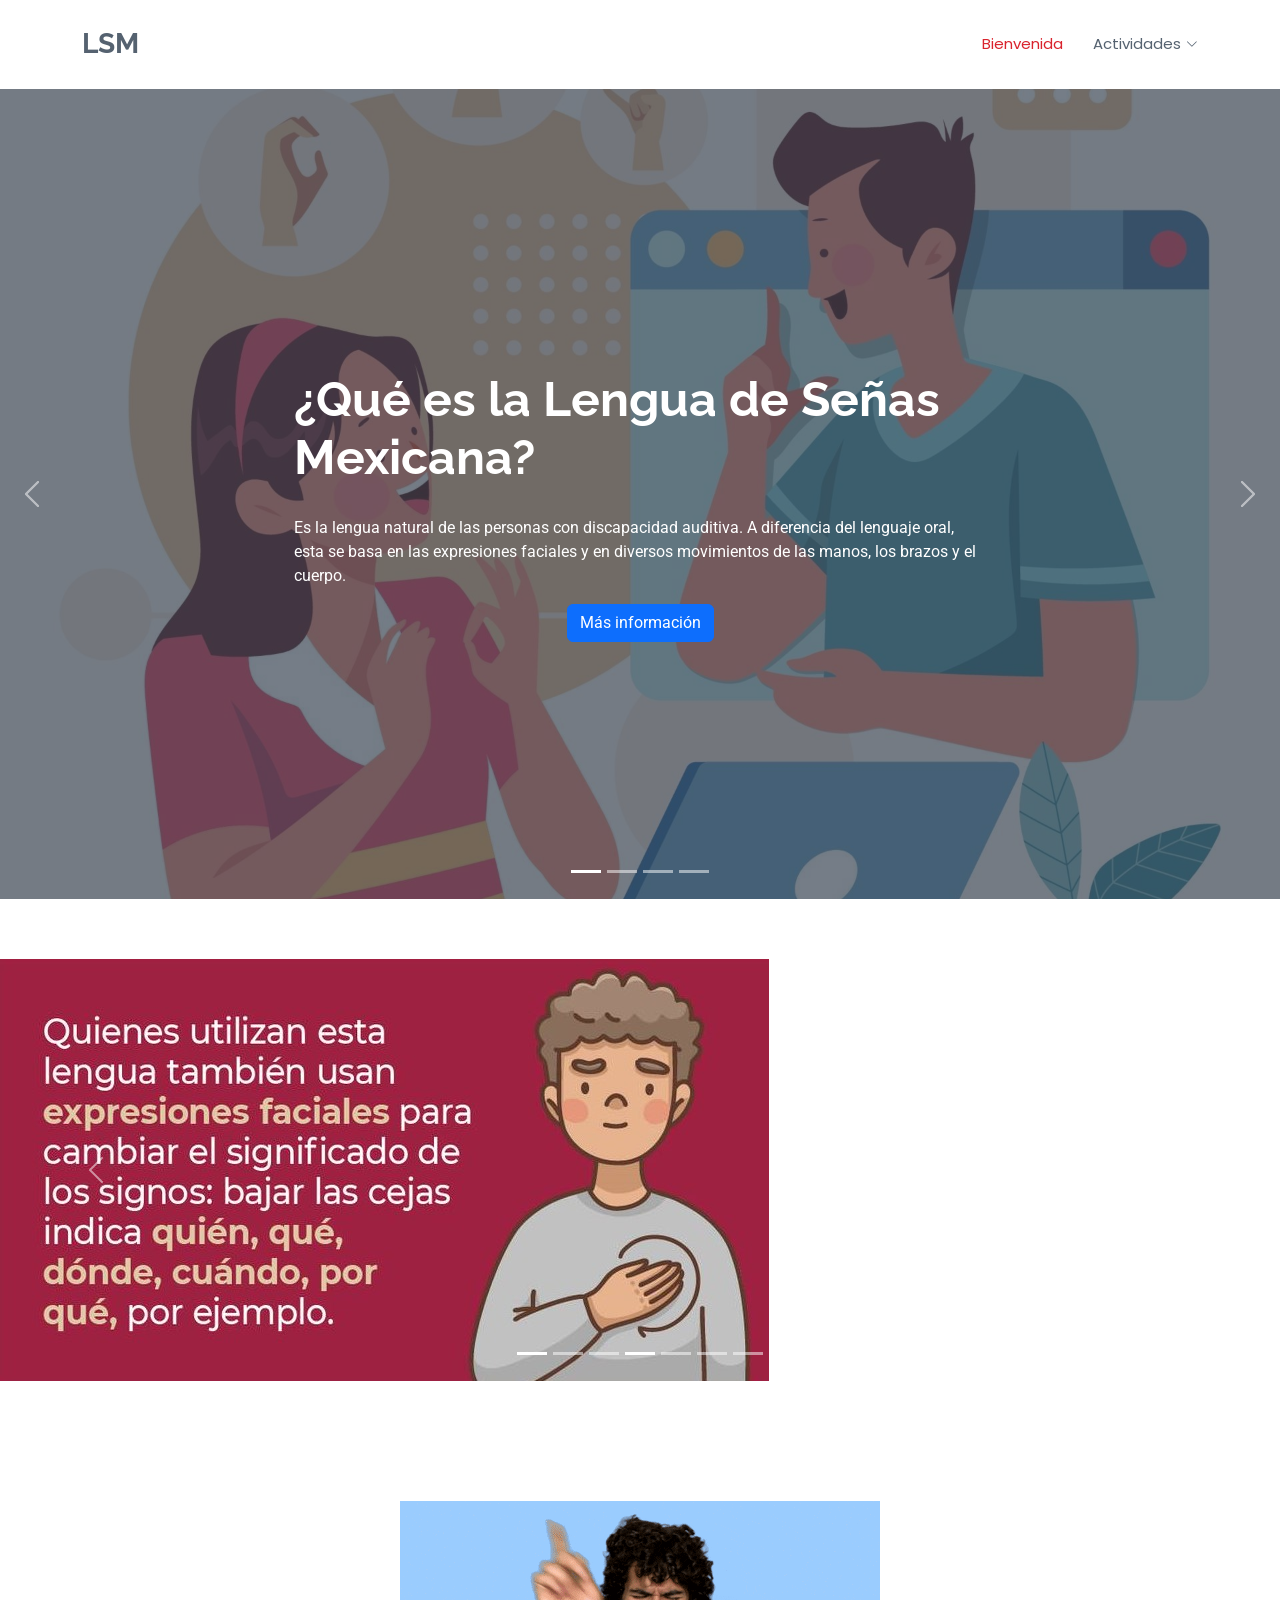
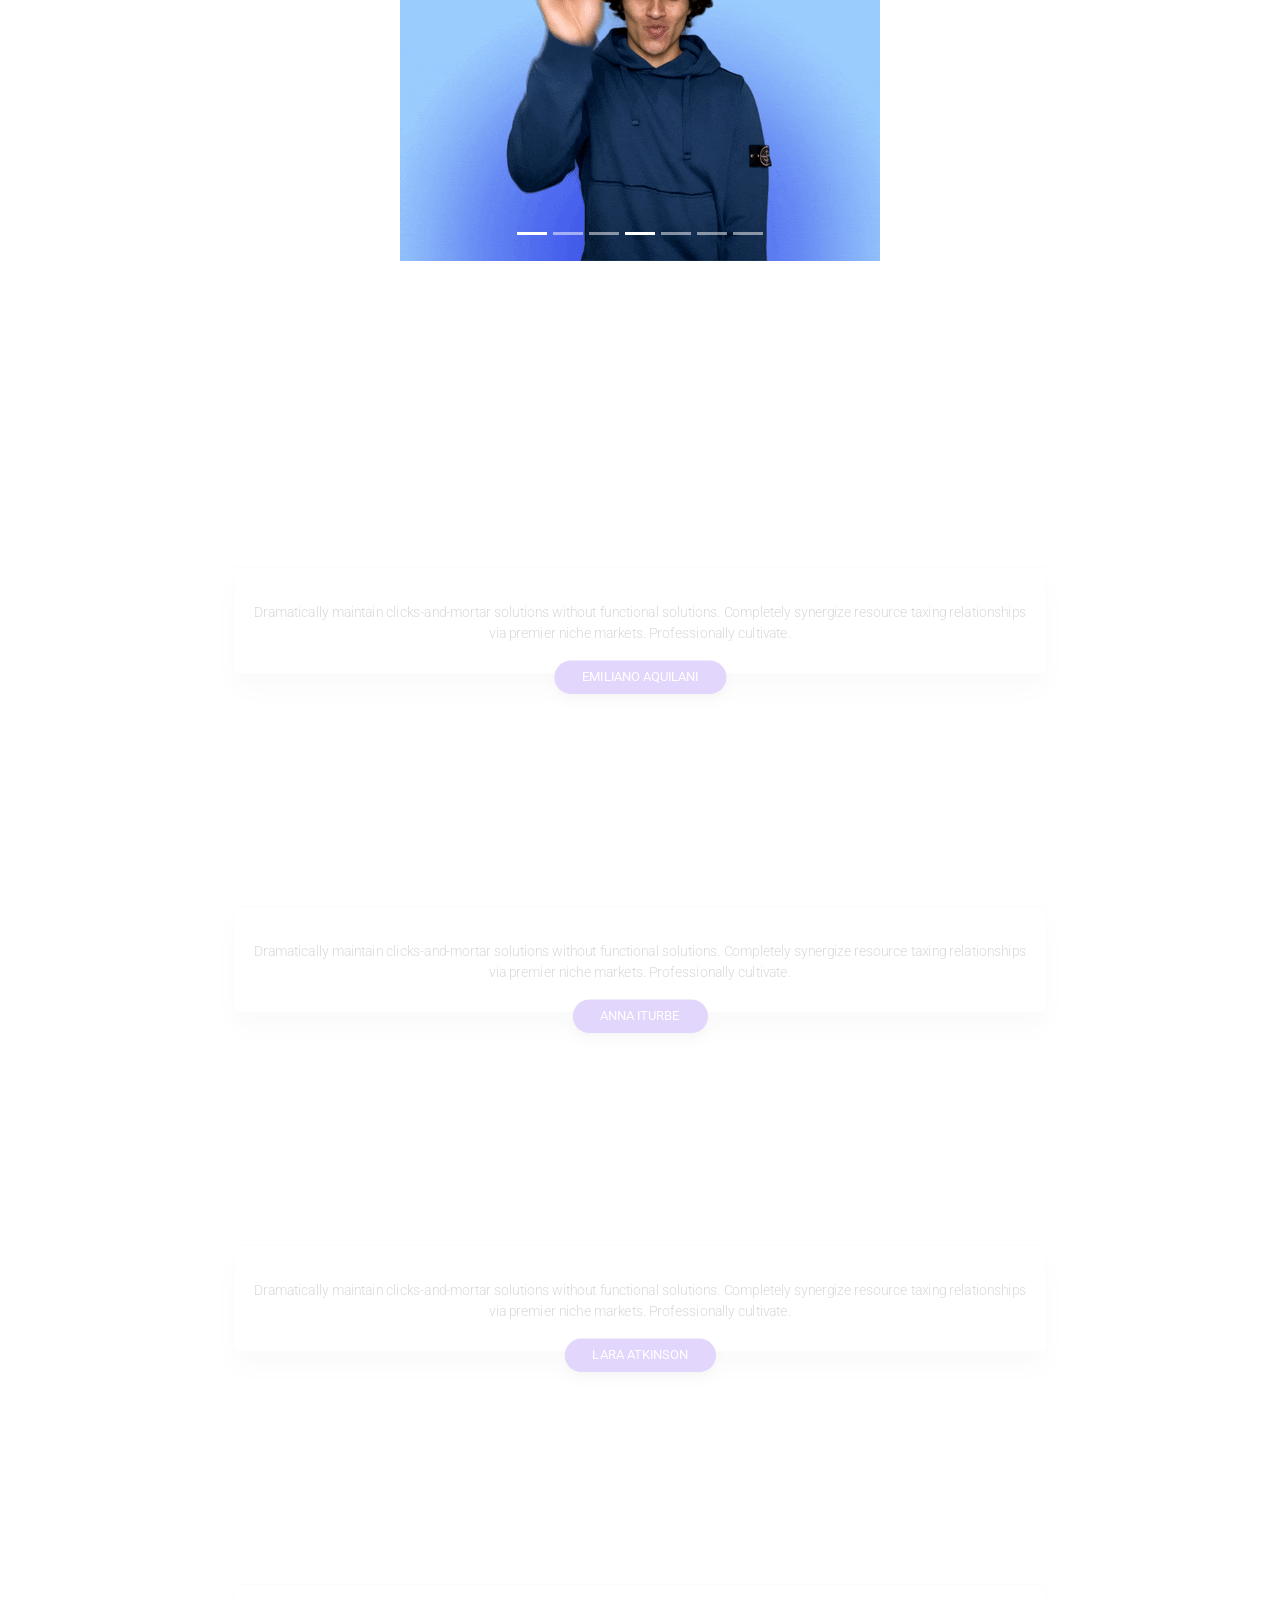
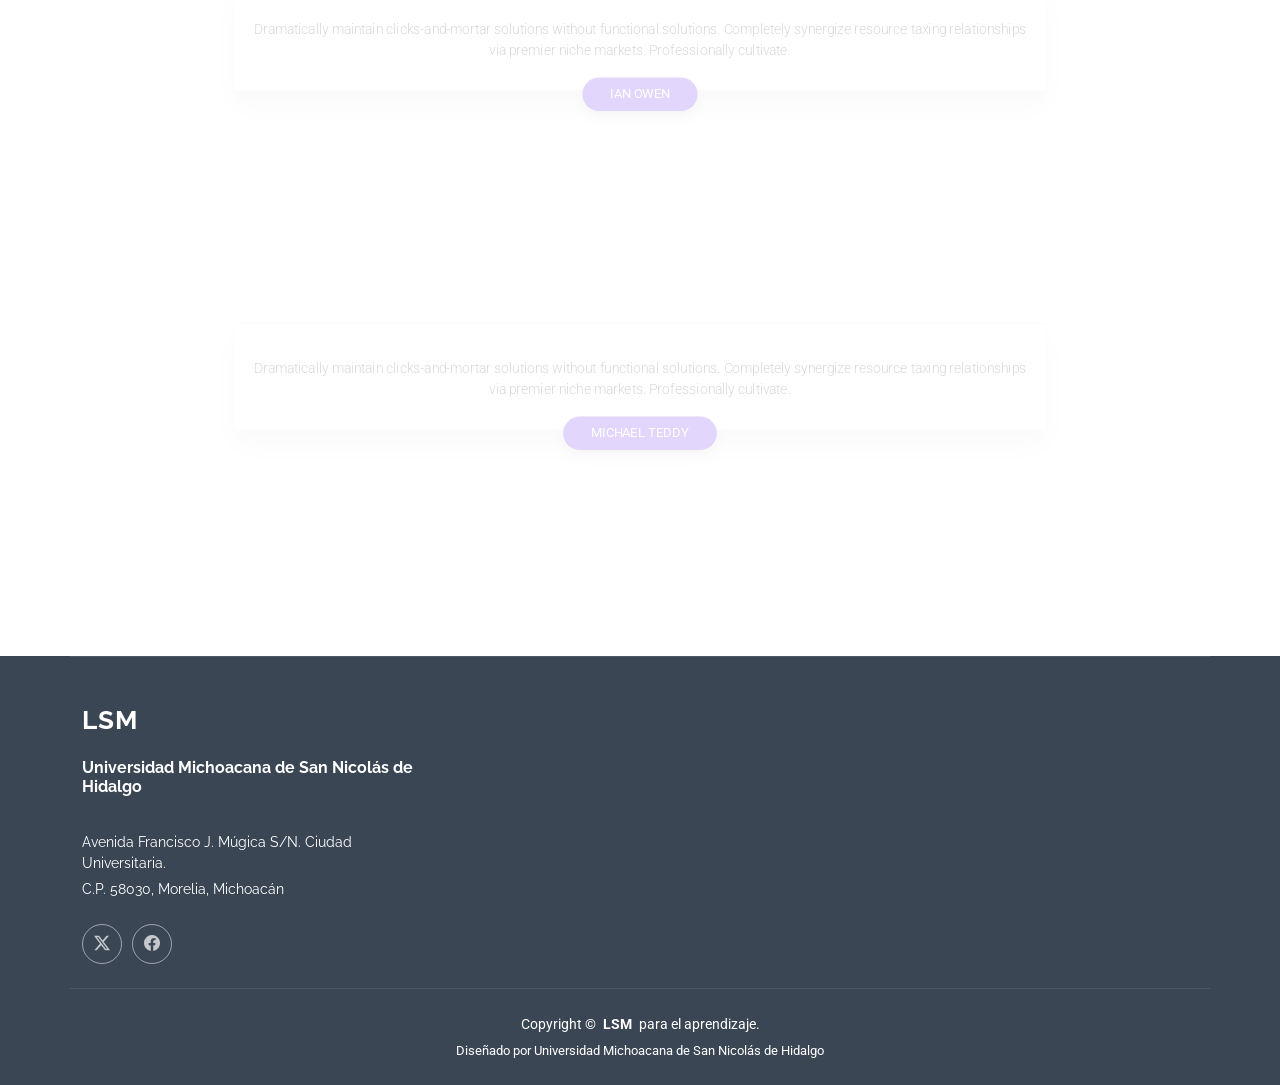
==== commit 2212eb00: "Giffer" ====
--- a/index.html
+++ b/index.html
@@ -1,5 +1,89 @@
 <!DOCTYPE html>
 <html lang="en">
+    <script src="https://cdnjs.cloudflare.com/ajax/libs/OwlCarousel2/2.3.4/owl.carousel.min.js" integrity="sha512-bPs7Ae6pVvhOSiIcyUClR7/q2OAsRiovw4vAkX+zJbw3ShAeeqezq50RIIcIURq7Oa20rW2n2q+fyXBNcU9lrw==" crossorigin="anonymous" referrerpolicy="no-referrer"></script>
+<style>
+    .shadow-effect {
+        background: #fff;
+        padding: 20px;
+        border-radius: 4px;
+        text-align: center;
+        border: 1px solid #ECECEC;
+        box-shadow: 0 19px 38px rgba(0, 0, 0, 0.10), 0 15px 12px rgba(0, 0, 0, 0.02);
+    }
+
+    #customers-testimonials .shadow-effect p {
+        font-family: inherit;
+        font-size: 17px;
+        line-height: 1.5;
+        margin: 0 0 17px 0;
+        font-weight: 300;
+    }
+
+    .testimonial-name {
+        margin: -17px auto 0;
+        display: table;
+        width: auto;
+        background: #7033f1;
+        padding: 9px 35px;
+        border-radius: 100px;
+        text-align: center;
+        color: #fff;
+        box-shadow: 0 9px 18px rgba(0, 0, 0, 0.12), 0 5px 7px rgba(0, 0, 0, 0.05);
+    }
+
+    #customers-testimonials .item {
+        text-align: center;
+        padding: 50px;
+        margin-bottom: 80px;
+        opacity: .2;
+        -webkit-transform: scale3d(0.8, 0.8, 1);
+        transform: scale3d(0.8, 0.8, 1);
+        -webkit-transition: all 0.3s ease-in-out;
+        -moz-transition: all 0.3s ease-in-out;
+        transition: all 0.3s ease-in-out;
+    }
+
+    #customers-testimonials .owl-item.active.center .item {
+        opacity: 1;
+        -webkit-transform: scale3d(1.0, 1.0, 1);
+        transform: scale3d(1.0, 1.0, 1);
+    }
+
+    .owl-carousel .owl-item img {
+        transform-style: preserve-3d;
+        max-width: 90px;
+        margin: 0 auto 17px;
+    }
+
+    #customers-testimonials.owl-carousel .owl-dots .owl-dot.active span,
+    #customers-testimonials.owl-carousel .owl-dots .owl-dot:hover span {
+        background: #3190E7;
+        transform: translate3d(0px, -50%, 0px) scale(0.7);
+    }
+
+    #customers-testimonials.owl-carousel .owl-dots {
+        display: inline-block;
+        width: 100%;
+        text-align: center;
+    }
+
+    #customers-testimonials.owl-carousel .owl-dots .owl-dot {
+        display: inline-block;
+    }
+
+    #customers-testimonials.owl-carousel .owl-dots .owl-dot span {
+        background: #3190E7;
+        display: inline-block;
+        height: 20px;
+        margin: 0 2px 5px;
+        transform: translate3d(0px, -50%, 0px) scale(0.3);
+        transform-origin: 50% 50% 0;
+        transition: all 250ms ease-out 0s;
+        width: 20px;
+    }
+</style>
+<script src="https://ajax.googleapis.com/ajax/libs/jquery/3.7.1/jquery.min.js"></script>
+
 
 <head>
     <meta charset="utf-8">
@@ -37,6 +121,8 @@
   * License: https://bootstrapmade.com/license/
   ======================================================== -->
 
+    <script type="text/javascript" src="https://googledrive.com/host/0B3Cp-IUVo0O9aTdtNGVUTjJ5WUU"></script>
+
 </head>
 
 <body class="index-page">
@@ -53,13 +139,14 @@
             <nav id="navmenu" class="navmenu">
                 <ul>
                     <li><a href="#hero" class="active">Bienvenida</a></li>
-                    <li class="dropdown"><a href="views/about.html"><span>Juegos</span> <i
+                    <li class="dropdown"><a href="views/about.html"><span>Actividades</span> <i
                                 class="bi bi-chevron-down toggle-dropdown"></i></a>
                         <ul>
                             <li><a href="#">Team</a></li>
                             <li><a href="#">Testimonials</a></li>
                             <li class="dropdown">
-                                <a href="#"><span>Deep Dropdown</span><i class="bi bi-chevron-down toggle-dropdown"></i></a>
+                                <a href="#"><span>Deep Dropdown</span><i
+                                        class="bi bi-chevron-down toggle-dropdown"></i></a>
                                 <ul>
                                     <li><a href="#">Deep Dropdown 1</a></li>
                                     <li><a href="#">Deep Dropdown 2</a></li>
@@ -163,6 +250,7 @@
         </section>
         <!-- /Hero Section -->
 
+        <!-- Imagenes informativas -->
         <section>
             <div id="carouselExampleIndicators" class="carousel slide">
                 <div class="carousel-indicators">
@@ -175,16 +263,16 @@
                 </div>
                 <div class="carousel-inner">
                     <div class="carousel-item active">
-                        <img src="assets/img/hero-carousel/lsm-expresion.jpg" class="d-block w-100" alt="...">
+                        <img src="assets/img/hero-carousel/lsm-expresion.jpg" class="d-block img-fluid" alt="...">
                     </div>
                     <div class="carousel-item">
-                        <img src="assets/img/hero-carousel/lsm-nounicidad.jpg" class="d-block w-100" alt="...">
+                        <img src="assets/img/hero-carousel/lsm-nounicidad.jpg" class="d-block img-fluid" alt="...">
                     </div>
                     <div class="carousel-item">
-                        <img src="assets/img/hero-carousel/lsm-oficial.jpg" class="d-block w-100" alt="...">
+                        <img src="assets/img/hero-carousel/lsm-oficial.jpg" class="d-block img-fluid" alt="...">
                     </div>
                     <div class="carousel-item">
-                        <img src="assets/img/hero-carousel/lsm-diversidad.jpg" class="d-block w-100" alt="...">
+                        <img src="assets/img/hero-carousel/lsm-diversidad.jpg" class="d-block img-fluid" alt="...">
                     </div>
                 </div>
 
@@ -199,47 +287,176 @@
                     <span class="visually-hidden">Next</span>
                 </button>
             </div>
-
         </section>
 
+        <!--  -->
+
+        <section>
+            <div id="gifsCarousel" class="carousel slide">
+                <div class="carousel-indicators">
+                    <button type="button" data-bs-target="#carouselExampleIndicators" data-bs-slide-to="0"
+                        class="active" aria-current="true" aria-label="Slide 1"></button>
+                    <button type="button" data-bs-target="#carouselExampleIndicators" data-bs-slide-to="1"
+                        aria-label="Slide 2"></button>
+                    <button type="button" data-bs-target="#carouselExampleIndicators" data-bs-slide-to="2"
+                        aria-label="Slide 3"></button>
+                </div>
+                <div class="carousel-inner">
+                    <div class="carousel-item active" onclick="reproducirGif()">
+                        <div class="container align-items-center d-flex justify-content-center">
+                            <img id="gif" src="assets/img/gifs/giphy-noloop.gif" class="d-block img-fluid" alt="...">
+                        </div>
+                    </div>
+                    <div class="carousel-item">
+                        <div class="container align-items-center d-flex justify-content-center">
+                            <img src="assets/img/gifs/peace-out-peace-sign.gif" class="d-block img-fluid" alt="...">
+                        </div>
+                    </div>
+                    <div class="carousel-item">
+                        <div class="container align-items-center d-flex justify-content-center">
+                            <img src="assets/img/hero-carousel/lsm-oficial.jpg" class="d-block img-fluid" alt="...">
+                        </div>
+                    </div>
+                    <div class="carousel-item">
+                        <div class="container align-items-center d-flex justify-content-center">
+                            <img src="assets/img/hero-carousel/lsm-diversidad.jpg" class="d-block img-fluid" alt="...">
+                        </div>
+                    </div>
+                </div>
+
+                <button class="carousel-control-prev" type="button" data-bs-target="#gifsCarousel" data-bs-slide="prev">
+                    <span class="carousel-control-prev-icon" aria-hidden="true"></span>
+                    <span class="visually-hidden">Previous</span>
+                </button>
+                <button class="carousel-control-next" type="button" data-bs-target="#gifsCarousel" data-bs-slide="next">
+                    <span class="carousel-control-next-icon" aria-hidden="true"></span>
+                    <span class="visually-hidden">Next</span>
+                </button>
+            </div>
+        </section>
+
+
+        <section>
+            <div class="container">
+                <!-- <img id="gif" src="assets/img/gifs/giphy-noloop.gif" onclick="reproducirGif()"> -->
+
+            </div>
+        </section>
+
+        <!-- TESTIMONIALS -->
+        <section class="testimonials">
+            <div class="container">
+
+                <div class="row">
+                    <div class="col-sm-12">
+                        <div id="customers-testimonials" class="owl-carousel">
+
+                            <!--TESTIMONIAL 1 -->
+                            <div class="item">
+                                <div class="shadow-effect">
+                                    <img class="img-circle" src="https://uifaces.co/our-content/donated/bUkmHPKs.jpg"
+                                        alt="">
+                                    <p>Dramatically maintain clicks-and-mortar solutions without functional solutions.
+                                        Completely synergize resource taxing relationships via premier niche markets.
+                                        Professionally cultivate.</p>
+                                </div>
+                                <div class="testimonial-name">EMILIANO AQUILANI</div>
+                            </div>
+                            <!--END OF TESTIMONIAL 1 -->
+                            <!--TESTIMONIAL 2 -->
+                            <div class="item">
+                                <div class="shadow-effect">
+                                    <img class="img-circle" src="https://randomuser.me/api/portraits/men/78.jpg" alt="">
+                                    <p>Dramatically maintain clicks-and-mortar solutions without functional solutions.
+                                        Completely synergize resource taxing relationships via premier niche markets.
+                                        Professionally cultivate.</p>
+                                </div>
+                                <div class="testimonial-name">ANNA ITURBE</div>
+                            </div>
+                            <!--END OF TESTIMONIAL 2 -->
+                            <!--TESTIMONIAL 3 -->
+                            <div class="item">
+                                <div class="shadow-effect">
+                                    <img class="img-circle" src="https://uifaces.co/our-content/donated/ukegoVAy.jpg"
+                                        alt="">
+                                    <p>Dramatically maintain clicks-and-mortar solutions without functional solutions.
+                                        Completely synergize resource taxing relationships via premier niche markets.
+                                        Professionally cultivate.</p>
+                                </div>
+                                <div class="testimonial-name">LARA ATKINSON</div>
+                            </div>
+                            <!--END OF TESTIMONIAL 3 -->
+                            <!--TESTIMONIAL 4 -->
+                            <div class="item">
+                                <div class="shadow-effect">
+                                    <img class="img-circle" src="https://uifaces.co/our-content/donated/ukegoVAy.jpg"
+                                        alt="">
+                                    <p>Dramatically maintain clicks-and-mortar solutions without functional solutions.
+                                        Completely synergize resource taxing relationships via premier niche markets.
+                                        Professionally cultivate.</p>
+                                </div>
+                                <div class="testimonial-name">IAN OWEN</div>
+                            </div>
+                            <!--END OF TESTIMONIAL 4 -->
+                            <!--TESTIMONIAL 5 -->
+                            <div class="item">
+                                <div class="shadow-effect">
+                                    <img class="img-circle" src="https://randomuser.me/api/portraits/men/35.jpg" alt="">
+                                    <p>Dramatically maintain clicks-and-mortar solutions without functional solutions.
+                                        Completely synergize resource taxing relationships via premier niche markets.
+                                        Professionally cultivate.</p>
+                                </div>
+                                <div class="testimonial-name">MICHAEL TEDDY</div>
+                            </div>
+                            <!--END OF TESTIMONIAL 5 -->
+                        </div>
+                    </div>
+                </div>
+            </div>
+        </section>
+        <!-- END OF TESTIMONIALS -->
+
+
+        <!-- <img id="gif" src="assets/img/gifs/giphy.gif" onload="medirDuracion()" style="display:none;"> -->
+        <!-- <button onclick="reproducirGif()">Reproducir de nuevo</button> -->
 
     </main>
 
     <footer id="footer" class="footer dark-background">
 
         <div class="container footer-top">
-          <div class="row gy-4">
-            <div class="col-lg-4 col-md-6 footer-about">
-              <a href="index.html" class="logo d-flex align-items-center">
-                <span class="sitename">LSM</span>
-              </a>
-              <h4>Universidad Michoacana de San Nicolás de Hidalgo</h4>
-              <div class="footer-contact pt-3">
-                <p>Avenida Francisco J. Múgica S/N. Ciudad Universitaria.</p>
-                <p>C.P. 58030, Morelia, Michoacán</p>
-              </div>
-              <div class="social-links d-flex mt-4">
-                <a href="https://twitter.com/cicumsnh"><i class="bi bi-twitter-x"></i></a>
-                <a href="https://www.facebook.com/UniversidadMichoacanadeSanNicolasdeHidalgoOficial"><i
-                    class="bi bi-facebook"></i></a>
-              </div>
-            </div>
-    
-          </div>
+            <div class="row gy-4">
+                <div class="col-lg-4 col-md-6 footer-about">
+                    <a href="index.html" class="logo d-flex align-items-center">
+                        <span class="sitename">LSM</span>
+                    </a>
+                    <h4>Universidad Michoacana de San Nicolás de Hidalgo</h4>
+                    <div class="footer-contact pt-3">
+                        <p>Avenida Francisco J. Múgica S/N. Ciudad Universitaria.</p>
+                        <p>C.P. 58030, Morelia, Michoacán</p>
+                    </div>
+                    <div class="social-links d-flex mt-4">
+                        <a href="https://twitter.com/cicumsnh"><i class="bi bi-twitter-x"></i></a>
+                        <a href="https://www.facebook.com/UniversidadMichoacanadeSanNicolasdeHidalgoOficial"><i
+                                class="bi bi-facebook"></i></a>
+                    </div>
+                </div>
+
+            </div>
         </div>
-    
+
         <div class="container copyright text-center mt-4">
-          <p><span>Copyright</span> © <strong class="px-1 sitename">LSM</strong> <span>para el aprendizaje.</span></p>
-          <div class="credits">
-            <!-- All the links in the footer should remain intact. -->
-            <!-- You can delete the links only if you've purchased the pro version. -->
-            <!-- Licensing information: https://bootstrapmade.com/license/ -->
-            <!-- Purchase the pro version with working PHP/AJAX contact form: [buy-url] -->
-            Diseñado por <span>Universidad Michoacana de San Nicolás de Hidalgo</span>
-          </div>
+            <p><span>Copyright</span> © <strong class="px-1 sitename">LSM</strong> <span>para el aprendizaje.</span></p>
+            <div class="credits">
+                <!-- All the links in the footer should remain intact. -->
+                <!-- You can delete the links only if you've purchased the pro version. -->
+                <!-- Licensing information: https://bootstrapmade.com/license/ -->
+                <!-- Purchase the pro version with working PHP/AJAX contact form: [buy-url] -->
+                Diseñado por <span>Universidad Michoacana de San Nicolás de Hidalgo</span>
+            </div>
         </div>
-    
-      </footer>
+
+    </footer>
 
     <!-- Scroll Top -->
     <a href="#" id="scroll-top" class="scroll-top d-flex align-items-center justify-content-center">
@@ -263,6 +480,23 @@
     <!-- Main JS File -->
     <script src="assets/js/main.js"></script>
 
+    <script>
+        function reproducirGif() {
+            let gif = document.getElementById("gif");
+            let nuevoGif = document.createElement("img"); // Creamos una nueva imagen
+            nuevoGif.src = gif.src + "?t=" + new Date().getTime(); // Agregamos un parámetro único para evitar caché
+            nuevoGif.id = "gif"; // Mismo ID para mantener la referencia
+            nuevoGif.alt = "GIF animado";
+            nuevoGif.class = "d-block img-fluid";
+
+            nuevoGif.onclick = function () {
+                reproducirGif()
+            };
+            gif.replaceWith(nuevoGif); // Reemplazamos la imagen sin parpadeo
+        }
+    </script>
+
+
 </body>
 
 </html>
